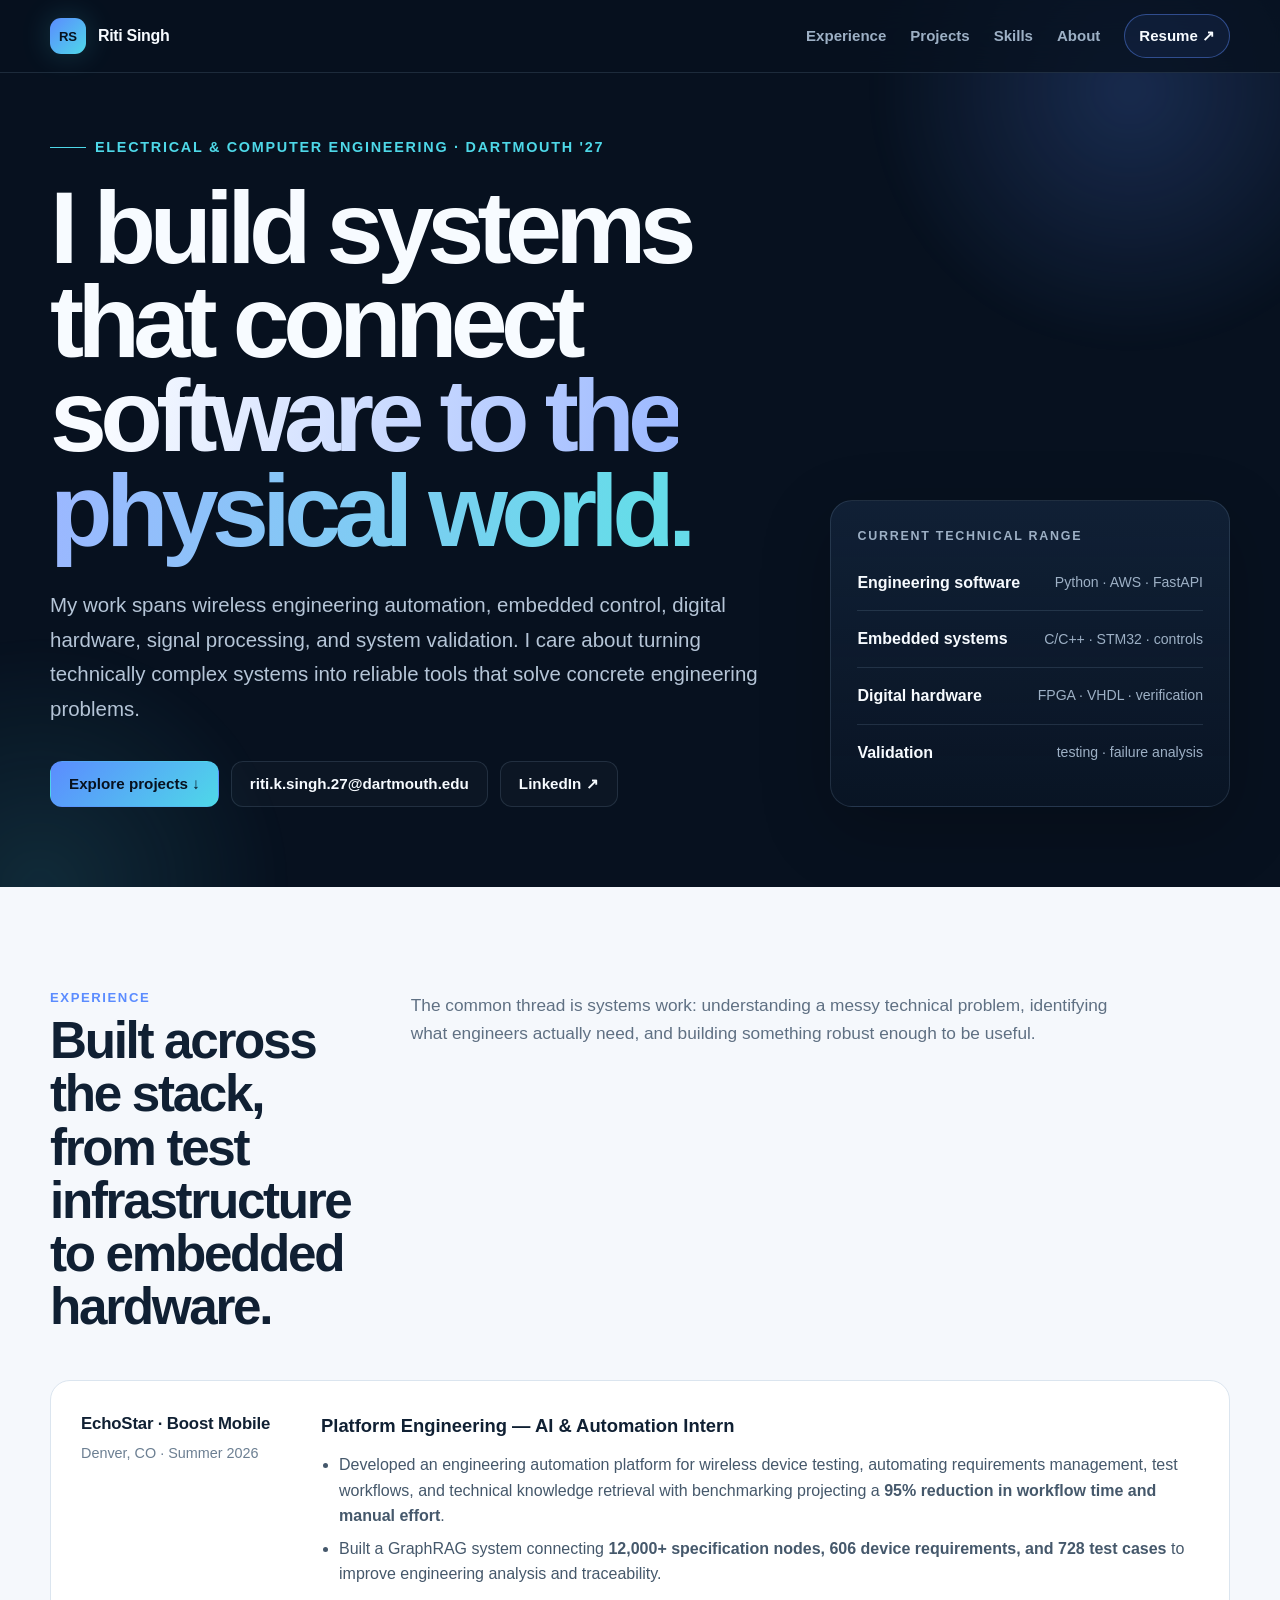
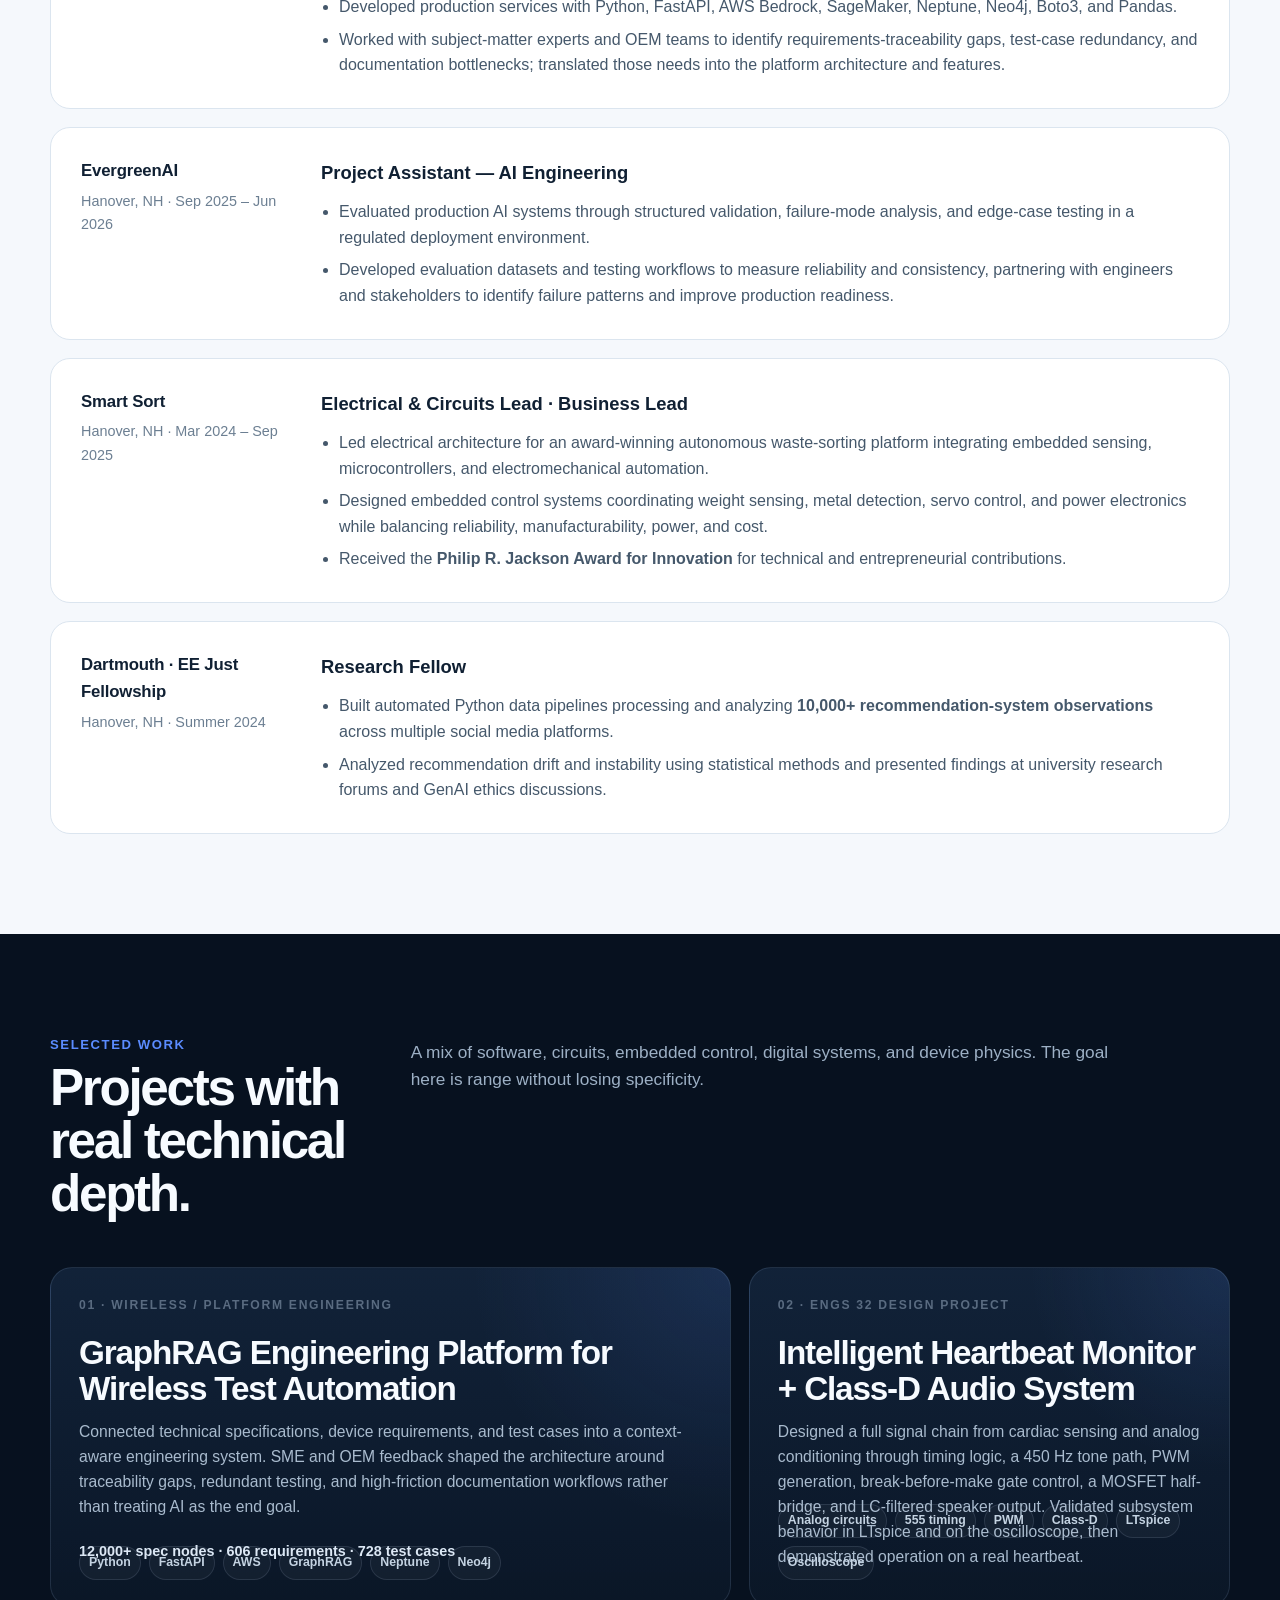
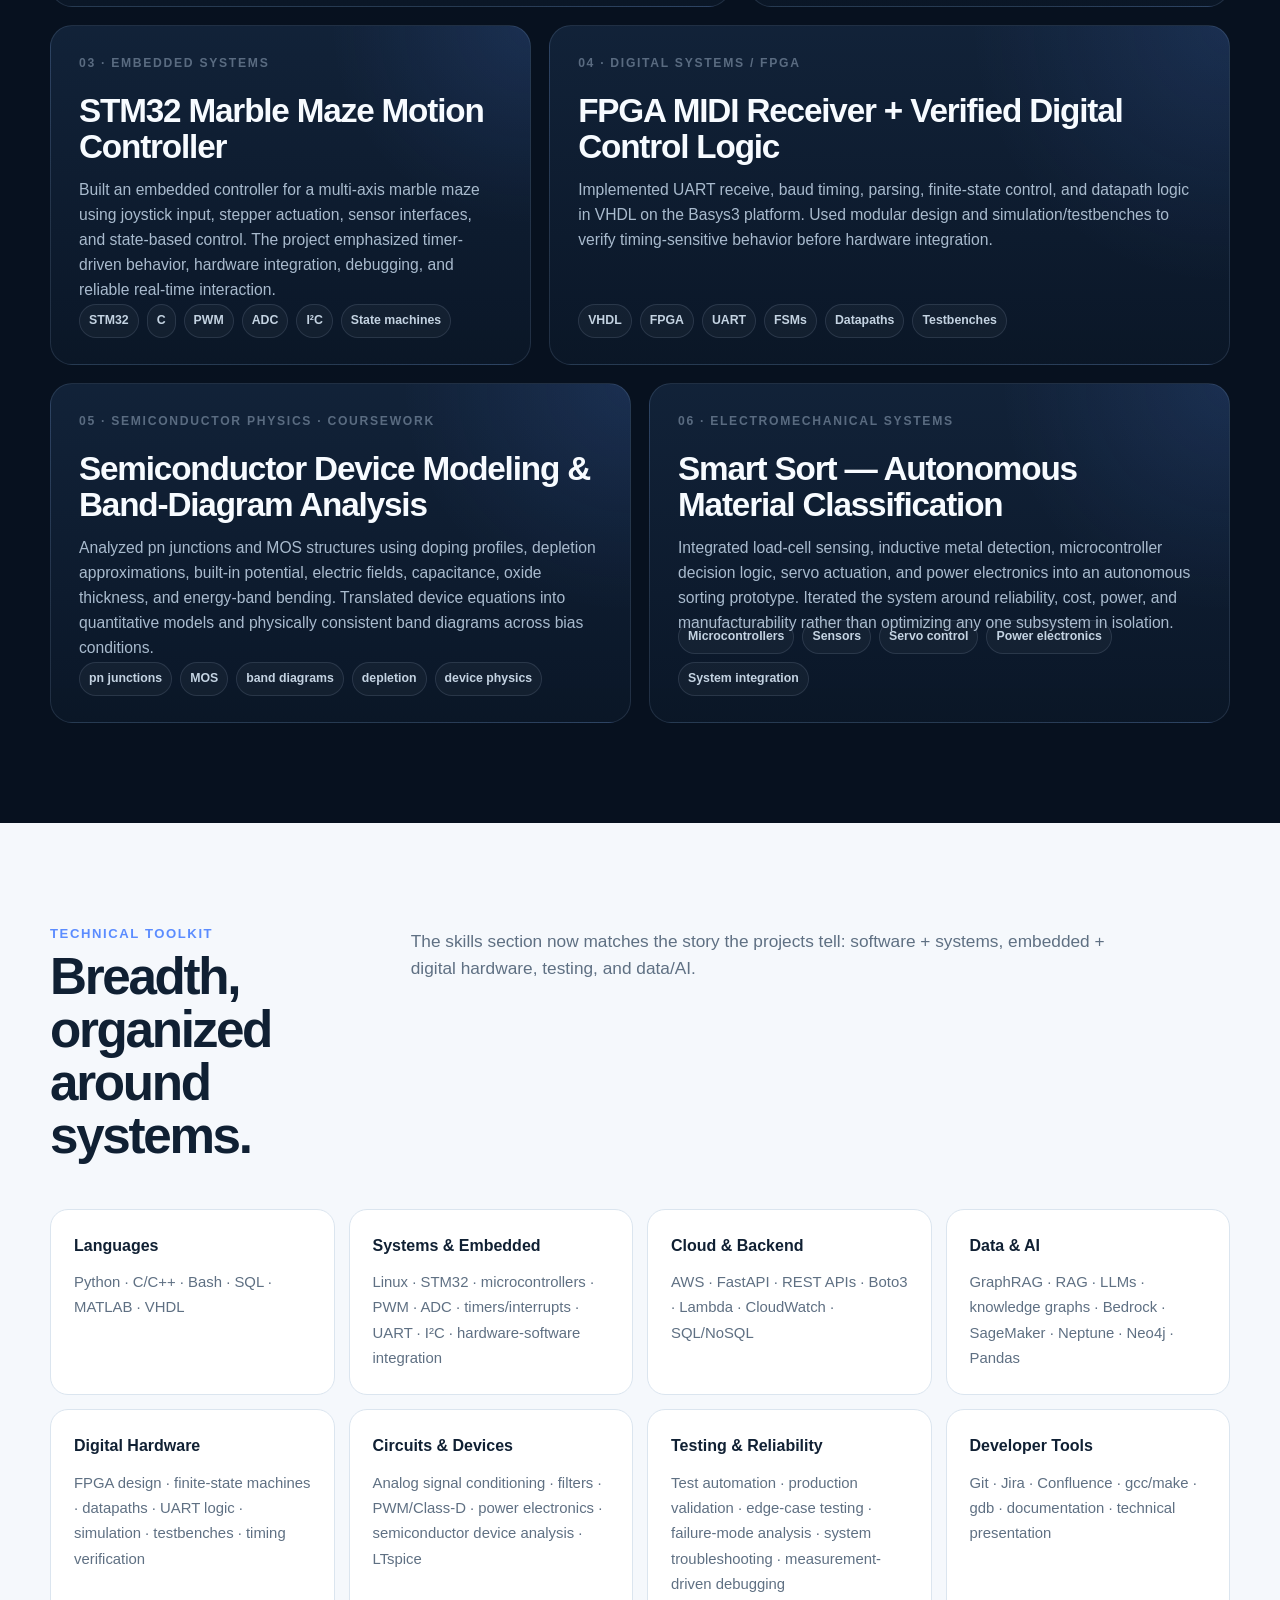
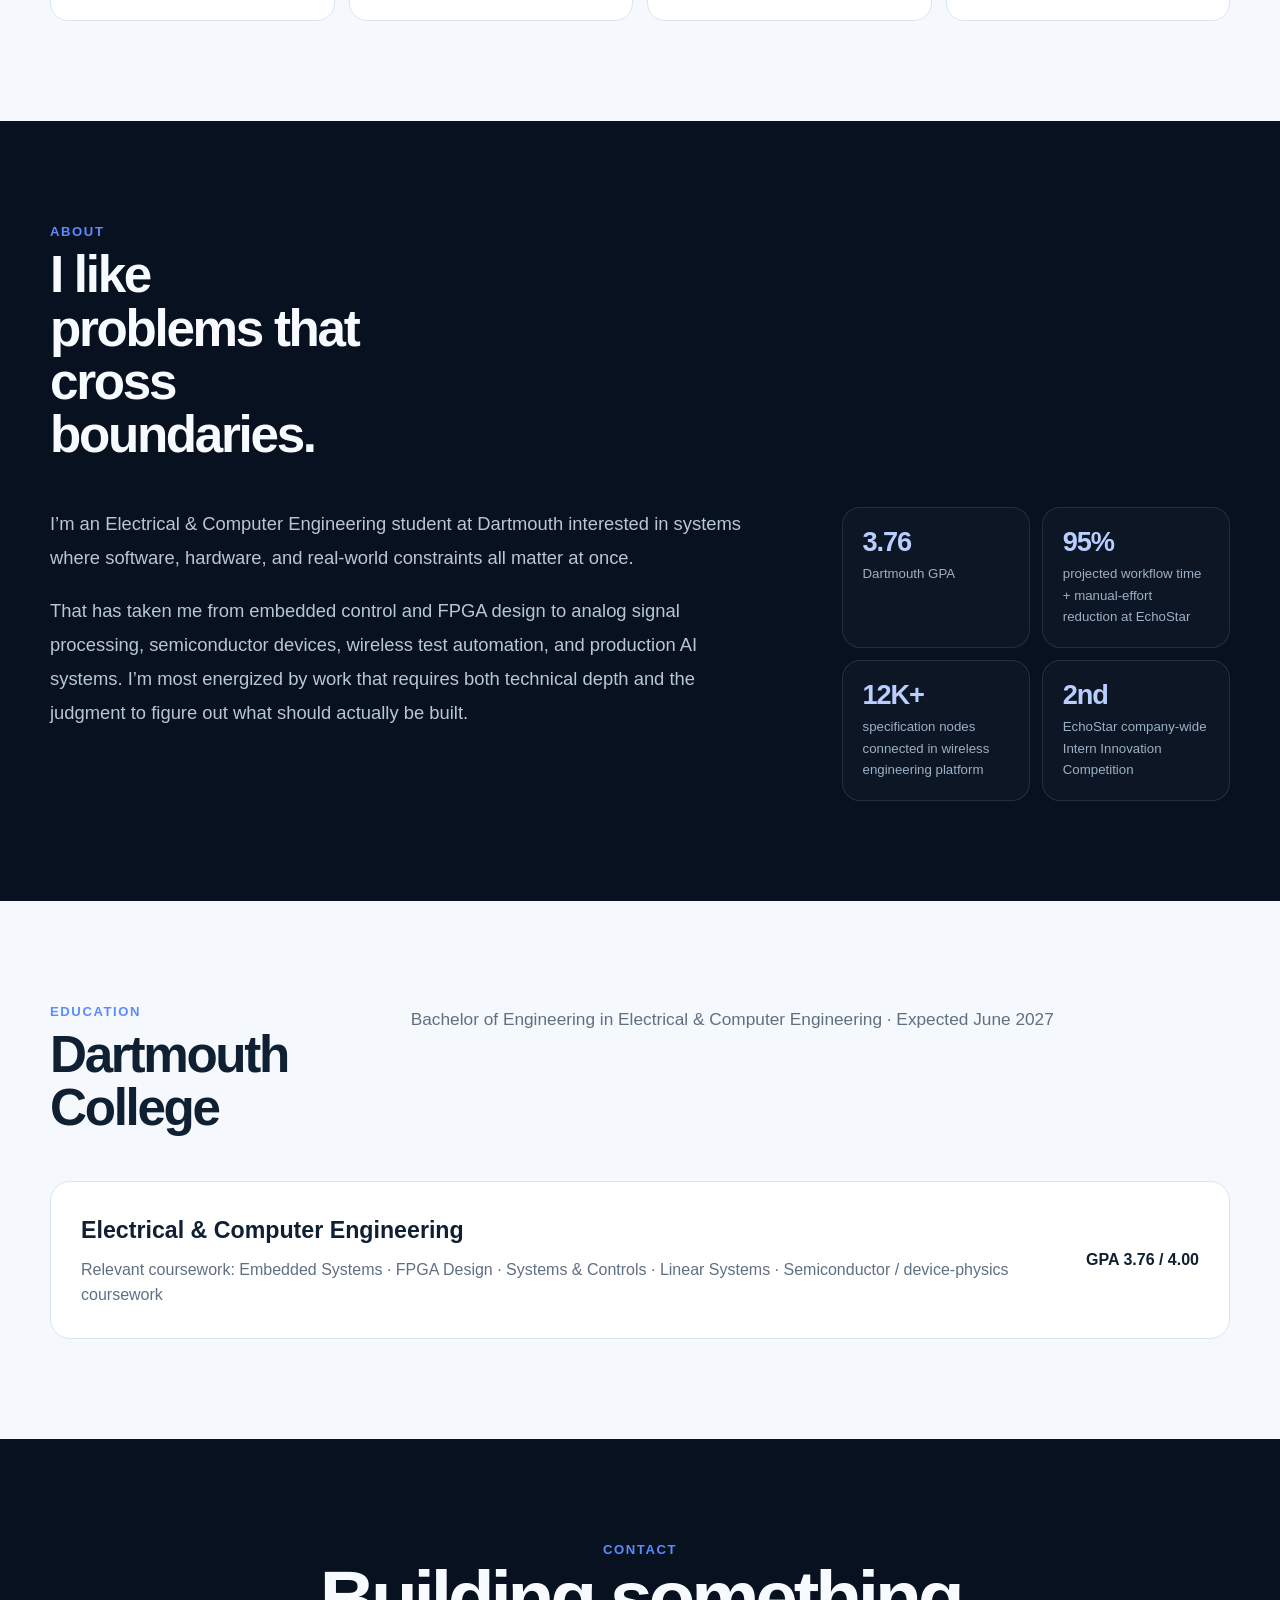
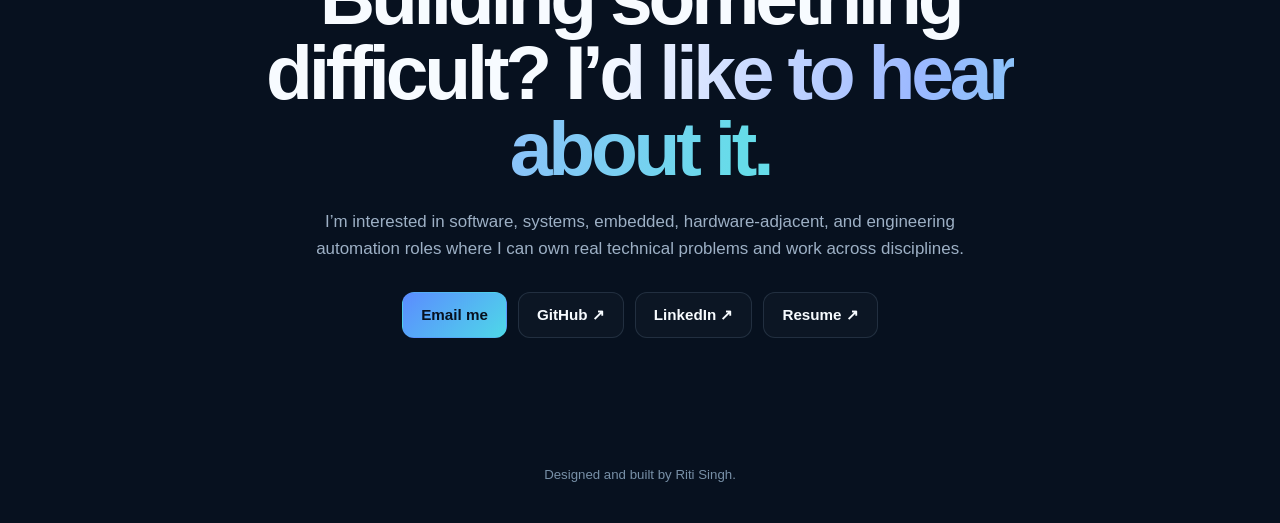
==== index.html @ 50769d21 "Update index.html" ====
<!DOCTYPE html>
<html lang="en">
<head>
  <meta charset="utf-8" />
  <meta name="viewport" content="width=device-width, initial-scale=1" />
  <meta name="description" content="Riti Singh is a Dartmouth Electrical & Computer Engineering student building intelligent systems across software, embedded hardware, digital design, and engineering validation." />
  <meta name="author" content="Riti Singh" />
  <meta name="theme-color" content="#07111f" />

  <meta property="og:type" content="website" />
  <meta property="og:title" content="Riti Singh | Electrical & Computer Engineering" />
  <meta property="og:description" content="Software, embedded systems, digital hardware, and engineering automation." />
  <meta property="og:url" content="https://riti-singh.github.io/" />
  <meta property="og:image" content="https://riti-singh.github.io/assets/img/preview.jpg" />

  <title>Riti Singh | Electrical & Computer Engineering</title>

  <style>
    :root {
      --ink: #07111f;
      --ink-2: #0b1728;
      --panel: #0f1d31;
      --panel-2: #13243b;
      --text: #f7fbff;
      --muted: #9db0c5;
      --line: rgba(148, 178, 210, 0.16);
      --blue: #5b8cff;
      --cyan: #4ed8e8;
      --soft-blue: #b9cdff;
      --white-panel: #f5f8fc;
      --dark-text: #102033;
      --dark-muted: #5f7083;
      --max: 1180px;
      --radius: 22px;
      --shadow: 0 22px 70px rgba(0, 0, 0, 0.22);
    }

    * { box-sizing: border-box; }
    html { scroll-behavior: smooth; }
    body {
      margin: 0;
      font-family: Inter, ui-sans-serif, -apple-system, BlinkMacSystemFont, "Segoe UI", sans-serif;
      background: var(--ink);
      color: var(--text);
      line-height: 1.6;
      -webkit-font-smoothing: antialiased;
    }

    a { color: inherit; text-decoration: none; }
    img { max-width: 100%; display: block; }

    .shell {
      width: min(var(--max), calc(100% - 44px));
      margin: 0 auto;
    }

    .nav-wrap {
      position: fixed;
      inset: 0 0 auto 0;
      z-index: 100;
      backdrop-filter: blur(18px);
      background: rgba(7, 17, 31, 0.78);
      border-bottom: 1px solid var(--line);
    }

    .nav {
      height: 72px;
      display: flex;
      align-items: center;
      justify-content: space-between;
      gap: 22px;
    }

    .brand {
      display: flex;
      align-items: center;
      gap: 12px;
      font-weight: 800;
      letter-spacing: -0.02em;
    }

    .brand-mark {
      width: 36px;
      height: 36px;
      border-radius: 11px;
      display: grid;
      place-items: center;
      color: #06121f;
      background: linear-gradient(135deg, var(--blue), var(--cyan));
      box-shadow: 0 0 30px rgba(78, 216, 232, 0.2);
      font-size: 0.82rem;
      letter-spacing: 0;
    }

    .nav-links {
      display: flex;
      align-items: center;
      gap: 24px;
      color: var(--muted);
      font-size: 0.94rem;
      font-weight: 650;
    }

    .nav-links a { transition: color .2s ease; }
    .nav-links a:hover { color: var(--text); }

    .resume-link {
      padding: 9px 14px;
      border-radius: 999px;
      color: var(--text) !important;
      border: 1px solid rgba(91, 140, 255, 0.44);
      background: rgba(91, 140, 255, 0.08);
    }

    .hero {
      position: relative;
      min-height: 92vh;
      display: flex;
      align-items: center;
      overflow: hidden;
      padding: 130px 0 80px;
    }

    .hero::before,
    .hero::after {
      content: "";
      position: absolute;
      border-radius: 999px;
      filter: blur(10px);
      pointer-events: none;
    }

    .hero::before {
      width: 520px;
      height: 520px;
      top: -170px;
      right: -110px;
      background: radial-gradient(circle, rgba(91, 140, 255, .21), rgba(91, 140, 255, 0) 70%);
    }

    .hero::after {
      width: 500px;
      height: 500px;
      left: -210px;
      bottom: -250px;
      background: radial-gradient(circle, rgba(78, 216, 232, .13), rgba(78, 216, 232, 0) 70%);
    }

    .hero-grid {
      position: relative;
      z-index: 2;
      display: grid;
      grid-template-columns: minmax(0, 1.28fr) minmax(300px, .72fr);
      align-items: end;
      gap: 70px;
    }

    .eyebrow {
      display: inline-flex;
      align-items: center;
      gap: 9px;
      margin-bottom: 22px;
      color: var(--cyan);
      font-weight: 750;
      font-size: .9rem;
      letter-spacing: .12em;
      text-transform: uppercase;
    }

    .eyebrow::before {
      content: "";
      width: 36px;
      height: 1px;
      background: var(--cyan);
    }

    h1 {
      max-width: 860px;
      margin: 0;
      font-size: clamp(3.8rem, 8vw, 7.4rem);
      line-height: .92;
      letter-spacing: -.065em;
      font-weight: 800;
    }

    .gradient-text {
      color: transparent;
      background: linear-gradient(100deg, #f8fbff 5%, #9bb8ff 50%, #66dce9 95%);
      -webkit-background-clip: text;
      background-clip: text;
    }

    .hero-copy {
      max-width: 760px;
      margin: 30px 0 0;
      color: #b5c5d7;
      font-size: clamp(1.05rem, 1.7vw, 1.28rem);
      line-height: 1.7;
    }

    .hero-actions {
      display: flex;
      flex-wrap: wrap;
      gap: 12px;
      margin-top: 34px;
    }

    .button {
      display: inline-flex;
      align-items: center;
      justify-content: center;
      gap: 9px;
      min-height: 46px;
      padding: 0 18px;
      border-radius: 12px;
      border: 1px solid var(--line);
      font-weight: 750;
      font-size: .95rem;
      transition: transform .2s ease, border-color .2s ease, background .2s ease;
    }

    .button:hover { transform: translateY(-2px); }
    .button.primary {
      color: #07111f;
      border-color: transparent;
      background: linear-gradient(135deg, var(--blue), var(--cyan));
    }
    .button.secondary { color: var(--text); background: rgba(255,255,255,.025); }
    .button.secondary:hover { border-color: rgba(78, 216, 232, .45); }

    .hero-side {
      padding: 26px;
      border: 1px solid var(--line);
      border-radius: var(--radius);
      background: linear-gradient(180deg, rgba(19, 36, 59, .8), rgba(11, 23, 40, .62));
      box-shadow: var(--shadow);
    }

    .hero-side .label {
      color: var(--muted);
      font-size: .78rem;
      text-transform: uppercase;
      letter-spacing: .14em;
      font-weight: 750;
    }

    .focus-list {
      display: grid;
      gap: 0;
      margin-top: 8px;
    }

    .focus-row {
      display: flex;
      align-items: center;
      justify-content: space-between;
      gap: 16px;
      padding: 15px 0;
      border-bottom: 1px solid var(--line);
    }

    .focus-row:last-child { border-bottom: 0; }
    .focus-row span:first-child { font-weight: 720; }
    .focus-row span:last-child { color: var(--muted); font-size: .88rem; text-align: right; }

    section { padding: 100px 0; }

    .light-section {
      background: var(--white-panel);
      color: var(--dark-text);
    }

    .section-head {
      display: grid;
      grid-template-columns: .55fr 1.45fr;
      gap: 50px;
      align-items: start;
      margin-bottom: 46px;
    }

    .section-kicker {
      color: var(--blue);
      text-transform: uppercase;
      letter-spacing: .12em;
      font-size: .82rem;
      font-weight: 800;
    }

    .section-title {
      margin: 6px 0 0;
      font-size: clamp(2.3rem, 4vw, 4rem);
      line-height: 1.04;
      letter-spacing: -.045em;
    }

    .section-intro {
      margin: 5px 0 0;
      max-width: 720px;
      color: var(--dark-muted);
      font-size: 1.08rem;
    }

    .dark-intro { color: var(--muted); }

    .experience-list {
      display: grid;
      gap: 18px;
    }

    .experience-card {
      position: relative;
      display: grid;
      grid-template-columns: 210px minmax(0, 1fr);
      gap: 30px;
      padding: 30px;
      border: 1px solid #dbe5ef;
      border-radius: 20px;
      background: #ffffff;
      transition: transform .2s ease, box-shadow .2s ease, border-color .2s ease;
    }

    .experience-card:hover {
      transform: translateY(-3px);
      border-color: #bfd1e5;
      box-shadow: 0 22px 45px rgba(34, 61, 91, .09);
    }

    .company {
      font-weight: 820;
      font-size: 1.05rem;
      letter-spacing: -.01em;
    }
    .meta { margin-top: 5px; color: #6c7f92; font-size: .9rem; }
    .role { margin: 0 0 12px; font-size: 1.15rem; font-weight: 800; }

    .experience-card ul {
      margin: 0;
      padding-left: 18px;
      color: #45586b;
    }
    .experience-card li + li { margin-top: 7px; }

    .project-grid {
      display: grid;
      grid-template-columns: repeat(12, 1fr);
      gap: 18px;
    }

    .project {
      position: relative;
      overflow: hidden;
      min-height: 340px;
      padding: 28px;
      border: 1px solid var(--line);
      border-radius: 22px;
      background:
        radial-gradient(circle at 100% 0%, rgba(91, 140, 255, .12), transparent 34%),
        linear-gradient(180deg, rgba(19, 36, 59, .92), rgba(11, 23, 40, .94));
      transition: transform .22s ease, border-color .22s ease;
    }

    .project:hover {
      transform: translateY(-4px);
      border-color: rgba(78, 216, 232, .35);
    }

    .project.large { grid-column: span 7; }
    .project.medium { grid-column: span 5; }
    .project.half { grid-column: span 6; }

    .project-number {
      color: rgba(157, 176, 197, .52);
      font-size: .76rem;
      letter-spacing: .14em;
      font-weight: 800;
    }

    .project h3 {
      max-width: 620px;
      margin: 20px 0 12px;
      font-size: clamp(1.6rem, 2.6vw, 2.35rem);
      line-height: 1.08;
      letter-spacing: -.035em;
    }

    .project p {
      margin: 0;
      max-width: 690px;
      color: #a9bbce;
      font-size: .98rem;
    }

    .project-metric {
      display: inline-flex;
      margin-top: 21px;
      color: #dce8f5;
      font-weight: 780;
      font-size: .9rem;
    }

    .tags {
      position: absolute;
      left: 28px;
      right: 28px;
      bottom: 26px;
      display: flex;
      flex-wrap: wrap;
      gap: 8px;
    }

    .tag {
      padding: 6px 9px;
      border-radius: 999px;
      border: 1px solid rgba(157, 176, 197, .16);
      background: rgba(255,255,255,.035);
      color: #c4d3e2;
      font-size: .77rem;
      font-weight: 680;
    }

    .skills-grid {
      display: grid;
      grid-template-columns: repeat(4, 1fr);
      gap: 14px;
    }

    .skill-group {
      padding: 23px;
      border: 1px solid #dbe5ef;
      border-radius: 18px;
      background: white;
    }

    .skill-group h3 { margin: 0 0 12px; font-size: 1rem; }
    .skill-group p { margin: 0; color: var(--dark-muted); font-size: .93rem; line-height: 1.7; }

    .about-grid {
      display: grid;
      grid-template-columns: 1.3fr .7fr;
      gap: 70px;
      align-items: start;
    }

    .about-copy {
      color: #b7c7d8;
      font-size: 1.15rem;
      line-height: 1.85;
    }
    .about-copy p:first-child { margin-top: 0; }

    .stats {
      display: grid;
      grid-template-columns: repeat(2, 1fr);
      gap: 12px;
    }

    .stat {
      padding: 20px;
      border: 1px solid var(--line);
      border-radius: 18px;
      background: rgba(255,255,255,.025);
    }
    .stat strong {
      display: block;
      font-size: 1.7rem;
      line-height: 1;
      letter-spacing: -.04em;
      color: var(--soft-blue);
    }
    .stat span { display: block; margin-top: 8px; color: var(--muted); font-size: .83rem; }

    .education-card {
      display: grid;
      grid-template-columns: 1fr auto;
      gap: 30px;
      align-items: center;
      padding: 30px;
      border-radius: 20px;
      background: #fff;
      border: 1px solid #dbe5ef;
    }
    .education-card h3 { margin: 0; font-size: 1.45rem; }
    .education-card p { margin: 8px 0 0; color: var(--dark-muted); }
    .gpa { font-weight: 820; color: var(--dark-text); white-space: nowrap; }

    .contact {
      position: relative;
      text-align: center;
      overflow: hidden;
    }
    .contact h2 {
      max-width: 880px;
      margin: 0 auto;
      font-size: clamp(2.7rem, 6vw, 5.5rem);
      line-height: .98;
      letter-spacing: -.055em;
    }
    .contact p {
      max-width: 650px;
      margin: 22px auto 0;
      color: var(--muted);
      font-size: 1.06rem;
    }
    .contact-links {
      display: flex;
      flex-wrap: wrap;
      justify-content: center;
      gap: 11px;
      margin-top: 30px;
    }

    footer {
      padding: 26px 0 38px;
      color: #7890a7;
      text-align: center;
      font-size: .83rem;
    }

    .reveal {
      opacity: 0;
      transform: translateY(14px);
      transition: opacity .55s ease, transform .55s ease;
    }
    .reveal.visible { opacity: 1; transform: none; }

    @media (max-width: 940px) {
      .nav-links a:not(.resume-link) { display: none; }
      .hero-grid,
      .section-head,
      .about-grid { grid-template-columns: 1fr; }
      .hero-grid { gap: 38px; }
      .section-head { gap: 18px; }
      .experience-card { grid-template-columns: 1fr; gap: 18px; }
      .project.large,
      .project.medium,
      .project.half { grid-column: span 12; }
      .skills-grid { grid-template-columns: repeat(2, 1fr); }
    }

    @media (max-width: 620px) {
      .shell { width: min(var(--max), calc(100% - 28px)); }
      .nav { height: 64px; }
      .hero { padding-top: 108px; min-height: auto; }
      h1 { font-size: clamp(3.3rem, 17vw, 5rem); }
      section { padding: 76px 0; }
      .skills-grid,
      .stats { grid-template-columns: 1fr; }
      .education-card { grid-template-columns: 1fr; }
      .project { min-height: 390px; }
      .hero-side { padding: 20px; }
    }
  </style>
</head>

<body>
  <header class="nav-wrap">
    <div class="shell nav">
      <a class="brand" href="#top" aria-label="Back to top">
        <span class="brand-mark">RS</span>
        <span>Riti Singh</span>
      </a>
      <nav class="nav-links" aria-label="Primary navigation">
        <a href="#experience">Experience</a>
        <a href="#projects">Projects</a>
        <a href="#skills">Skills</a>
        <a href="#about">About</a>
        <a class="resume-link" href="/assets/resume/Riti_Singh_Resume.pdf" target="_blank" rel="noopener">Resume ↗</a>
      </nav>
    </div>
  </header>

  <main id="top">
    <section class="hero">
      <div class="shell hero-grid">
        <div>
          <div class="eyebrow">Electrical &amp; Computer Engineering · Dartmouth '27</div>
          <h1>I build systems that connect <span class="gradient-text">software to the physical world.</span></h1>
          <p class="hero-copy">
            My work spans wireless engineering automation, embedded control, digital hardware, signal processing, and system validation. I care about turning technically complex systems into reliable tools that solve concrete engineering problems.
          </p>
          <div class="hero-actions">
            <a class="button primary" href="#projects">Explore projects ↓</a>
            <a class="button secondary" href="mailto:riti.k.singh.27@dartmouth.edu">riti.k.singh.27@dartmouth.edu</a>
            <a class="button secondary" href="https://www.linkedin.com/in/riti-k-singh/" target="_blank" rel="noopener">LinkedIn ↗</a>
          </div>
        </div>

        <aside class="hero-side reveal" aria-label="Current technical focus">
          <div class="label">Current technical range</div>
          <div class="focus-list">
            <div class="focus-row"><span>Engineering software</span><span>Python · AWS · FastAPI</span></div>
            <div class="focus-row"><span>Embedded systems</span><span>C/C++ · STM32 · controls</span></div>
            <div class="focus-row"><span>Digital hardware</span><span>FPGA · VHDL · verification</span></div>
            <div class="focus-row"><span>Validation</span><span>testing · failure analysis</span></div>
          </div>
        </aside>
      </div>
    </section>

    <section id="experience" class="light-section">
      <div class="shell">
        <div class="section-head reveal">
          <div>
            <div class="section-kicker">Experience</div>
            <h2 class="section-title">Built across the stack, from test infrastructure to embedded hardware.</h2>
          </div>
          <p class="section-intro">
            The common thread is systems work: understanding a messy technical problem, identifying what engineers actually need, and building something robust enough to be useful.
          </p>
        </div>

        <div class="experience-list">
          <article class="experience-card reveal">
            <div>
              <div class="company">EchoStar · Boost Mobile</div>
              <div class="meta">Denver, CO · Summer 2026</div>
            </div>
            <div>
              <h3 class="role">Platform Engineering — AI &amp; Automation Intern</h3>
              <ul>
                <li>Developed an engineering automation platform for wireless device testing, automating requirements management, test workflows, and technical knowledge retrieval with benchmarking projecting a <strong>95% reduction in workflow time and manual effort</strong>.</li>
                <li>Built a GraphRAG system connecting <strong>12,000+ specification nodes, 606 device requirements, and 728 test cases</strong> to improve engineering analysis and traceability.</li>
                <li>Developed production services with Python, FastAPI, AWS Bedrock, SageMaker, Neptune, Neo4j, Boto3, and Pandas.</li>
                <li>Worked with subject-matter experts and OEM teams to identify requirements-traceability gaps, test-case redundancy, and documentation bottlenecks; translated those needs into the platform architecture and features.</li>
              </ul>
            </div>
          </article>

          <article class="experience-card reveal">
            <div>
              <div class="company">EvergreenAI</div>
              <div class="meta">Hanover, NH · Sep 2025 – Jun 2026</div>
            </div>
            <div>
              <h3 class="role">Project Assistant — AI Engineering</h3>
              <ul>
                <li>Evaluated production AI systems through structured validation, failure-mode analysis, and edge-case testing in a regulated deployment environment.</li>
                <li>Developed evaluation datasets and testing workflows to measure reliability and consistency, partnering with engineers and stakeholders to identify failure patterns and improve production readiness.</li>
              </ul>
            </div>
          </article>

          <article class="experience-card reveal">
            <div>
              <div class="company">Smart Sort</div>
              <div class="meta">Hanover, NH · Mar 2024 – Sep 2025</div>
            </div>
            <div>
              <h3 class="role">Electrical &amp; Circuits Lead · Business Lead</h3>
              <ul>
                <li>Led electrical architecture for an award-winning autonomous waste-sorting platform integrating embedded sensing, microcontrollers, and electromechanical automation.</li>
                <li>Designed embedded control systems coordinating weight sensing, metal detection, servo control, and power electronics while balancing reliability, manufacturability, power, and cost.</li>
                <li>Received the <strong>Philip R. Jackson Award for Innovation</strong> for technical and entrepreneurial contributions.</li>
              </ul>
            </div>
          </article>

          <article class="experience-card reveal">
            <div>
              <div class="company">Dartmouth · EE Just Fellowship</div>
              <div class="meta">Hanover, NH · Summer 2024</div>
            </div>
            <div>
              <h3 class="role">Research Fellow</h3>
              <ul>
                <li>Built automated Python data pipelines processing and analyzing <strong>10,000+ recommendation-system observations</strong> across multiple social media platforms.</li>
                <li>Analyzed recommendation drift and instability using statistical methods and presented findings at university research forums and GenAI ethics discussions.</li>
              </ul>
            </div>
          </article>
        </div>
      </div>
    </section>

    <section id="projects">
      <div class="shell">
        <div class="section-head reveal">
          <div>
            <div class="section-kicker">Selected work</div>
            <h2 class="section-title">Projects with real technical depth.</h2>
          </div>
          <p class="section-intro dark-intro">
            A mix of software, circuits, embedded control, digital systems, and device physics. The goal here is range without losing specificity.
          </p>
        </div>

        <div class="project-grid">
          <article class="project large reveal">
            <div class="project-number">01 · WIRELESS / PLATFORM ENGINEERING</div>
            <h3>GraphRAG Engineering Platform for Wireless Test Automation</h3>
            <p>Connected technical specifications, device requirements, and test cases into a context-aware engineering system. SME and OEM feedback shaped the architecture around traceability gaps, redundant testing, and high-friction documentation workflows rather than treating AI as the end goal.</p>
            <span class="project-metric">12,000+ spec nodes · 606 requirements · 728 test cases</span>
            <div class="tags">
              <span class="tag">Python</span><span class="tag">FastAPI</span><span class="tag">AWS</span><span class="tag">GraphRAG</span><span class="tag">Neptune</span><span class="tag">Neo4j</span>
            </div>
          </article>

          <article class="project medium reveal">
            <div class="project-number">02 · ENGS 32 DESIGN PROJECT</div>
            <h3>Intelligent Heartbeat Monitor + Class-D Audio System</h3>
            <p>Designed a full signal chain from cardiac sensing and analog conditioning through timing logic, a 450 Hz tone path, PWM generation, break-before-make gate control, a MOSFET half-bridge, and LC-filtered speaker output. Validated subsystem behavior in LTspice and on the oscilloscope, then demonstrated operation on a real heartbeat.</p>
            <div class="tags">
              <span class="tag">Analog circuits</span><span class="tag">555 timing</span><span class="tag">PWM</span><span class="tag">Class-D</span><span class="tag">LTspice</span><span class="tag">Oscilloscope</span>
            </div>
          </article>

          <article class="project medium reveal">
            <div class="project-number">03 · EMBEDDED SYSTEMS</div>
            <h3>STM32 Marble Maze Motion Controller</h3>
            <p>Built an embedded controller for a multi-axis marble maze using joystick input, stepper actuation, sensor interfaces, and state-based control. The project emphasized timer-driven behavior, hardware integration, debugging, and reliable real-time interaction.</p>
            <div class="tags">
              <span class="tag">STM32</span><span class="tag">C</span><span class="tag">PWM</span><span class="tag">ADC</span><span class="tag">I²C</span><span class="tag">State machines</span>
            </div>
          </article>

          <article class="project large reveal">
            <div class="project-number">04 · DIGITAL SYSTEMS / FPGA</div>
            <h3>FPGA MIDI Receiver + Verified Digital Control Logic</h3>
            <p>Implemented UART receive, baud timing, parsing, finite-state control, and datapath logic in VHDL on the Basys3 platform. Used modular design and simulation/testbenches to verify timing-sensitive behavior before hardware integration.</p>
            <div class="tags">
              <span class="tag">VHDL</span><span class="tag">FPGA</span><span class="tag">UART</span><span class="tag">FSMs</span><span class="tag">Datapaths</span><span class="tag">Testbenches</span>
            </div>
          </article>

          <article class="project half reveal">
            <div class="project-number">05 · SEMICONDUCTOR PHYSICS · COURSEWORK</div>
            <h3>Semiconductor Device Modeling &amp; Band-Diagram Analysis</h3>
            <p>Analyzed pn junctions and MOS structures using doping profiles, depletion approximations, built-in potential, electric fields, capacitance, oxide thickness, and energy-band bending. Translated device equations into quantitative models and physically consistent band diagrams across bias conditions.</p>
            <div class="tags">
              <span class="tag">pn junctions</span><span class="tag">MOS</span><span class="tag">band diagrams</span><span class="tag">depletion</span><span class="tag">device physics</span>
            </div>
          </article>

          <article class="project half reveal">
            <div class="project-number">06 · ELECTROMECHANICAL SYSTEMS</div>
            <h3>Smart Sort — Autonomous Material Classification</h3>
            <p>Integrated load-cell sensing, inductive metal detection, microcontroller decision logic, servo actuation, and power electronics into an autonomous sorting prototype. Iterated the system around reliability, cost, power, and manufacturability rather than optimizing any one subsystem in isolation.</p>
            <div class="tags">
              <span class="tag">Microcontrollers</span><span class="tag">Sensors</span><span class="tag">Servo control</span><span class="tag">Power electronics</span><span class="tag">System integration</span>
            </div>
          </article>
        </div>
      </div>
    </section>

    <section id="skills" class="light-section">
      <div class="shell">
        <div class="section-head reveal">
          <div>
            <div class="section-kicker">Technical toolkit</div>
            <h2 class="section-title">Breadth, organized around systems.</h2>
          </div>
          <p class="section-intro">The skills section now matches the story the projects tell: software + systems, embedded + digital hardware, testing, and data/AI.</p>
        </div>

        <div class="skills-grid">
          <div class="skill-group reveal">
            <h3>Languages</h3>
            <p>Python · C/C++ · Bash · SQL · MATLAB · VHDL</p>
          </div>
          <div class="skill-group reveal">
            <h3>Systems &amp; Embedded</h3>
            <p>Linux · STM32 · microcontrollers · PWM · ADC · timers/interrupts · UART · I²C · hardware-software integration</p>
          </div>
          <div class="skill-group reveal">
            <h3>Cloud &amp; Backend</h3>
            <p>AWS · FastAPI · REST APIs · Boto3 · Lambda · CloudWatch · SQL/NoSQL</p>
          </div>
          <div class="skill-group reveal">
            <h3>Data &amp; AI</h3>
            <p>GraphRAG · RAG · LLMs · knowledge graphs · Bedrock · SageMaker · Neptune · Neo4j · Pandas</p>
          </div>
          <div class="skill-group reveal">
            <h3>Digital Hardware</h3>
            <p>FPGA design · finite-state machines · datapaths · UART logic · simulation · testbenches · timing verification</p>
          </div>
          <div class="skill-group reveal">
            <h3>Circuits &amp; Devices</h3>
            <p>Analog signal conditioning · filters · PWM/Class-D · power electronics · semiconductor device analysis · LTspice</p>
          </div>
          <div class="skill-group reveal">
            <h3>Testing &amp; Reliability</h3>
            <p>Test automation · production validation · edge-case testing · failure-mode analysis · system troubleshooting · measurement-driven debugging</p>
          </div>
          <div class="skill-group reveal">
            <h3>Developer Tools</h3>
            <p>Git · Jira · Confluence · gcc/make · gdb · documentation · technical presentation</p>
          </div>
        </div>
      </div>
    </section>

    <section id="about">
      <div class="shell">
        <div class="section-head reveal">
          <div>
            <div class="section-kicker">About</div>
            <h2 class="section-title">I like problems that cross boundaries.</h2>
          </div>
        </div>

        <div class="about-grid">
          <div class="about-copy reveal">
            <p>I’m an Electrical &amp; Computer Engineering student at Dartmouth interested in systems where software, hardware, and real-world constraints all matter at once.</p>
            <p>That has taken me from embedded control and FPGA design to analog signal processing, semiconductor devices, wireless test automation, and production AI systems. I’m most energized by work that requires both technical depth and the judgment to figure out what should actually be built.</p>
          </div>
          <div class="stats reveal" aria-label="Selected highlights">
            <div class="stat"><strong>3.76</strong><span>Dartmouth GPA</span></div>
            <div class="stat"><strong>95%</strong><span>projected workflow time + manual-effort reduction at EchoStar</span></div>
            <div class="stat"><strong>12K+</strong><span>specification nodes connected in wireless engineering platform</span></div>
            <div class="stat"><strong>2nd</strong><span>EchoStar company-wide Intern Innovation Competition</span></div>
          </div>
        </div>
      </div>
    </section>

    <section id="education" class="light-section">
      <div class="shell">
        <div class="section-head reveal">
          <div>
            <div class="section-kicker">Education</div>
            <h2 class="section-title">Dartmouth College</h2>
          </div>
          <p class="section-intro">Bachelor of Engineering in Electrical &amp; Computer Engineering · Expected June 2027</p>
        </div>

        <div class="education-card reveal">
          <div>
            <h3>Electrical &amp; Computer Engineering</h3>
            <p>Relevant coursework: Embedded Systems · FPGA Design · Systems &amp; Controls · Linear Systems · Semiconductor / device-physics coursework</p>
          </div>
          <div class="gpa">GPA 3.76 / 4.00</div>
        </div>
      </div>
    </section>

    <section id="contact" class="contact">
      <div class="shell reveal">
        <div class="section-kicker">Contact</div>
        <h2>Building something difficult? <span class="gradient-text">I’d like to hear about it.</span></h2>
        <p>I’m interested in software, systems, embedded, hardware-adjacent, and engineering automation roles where I can own real technical problems and work across disciplines.</p>
        <div class="contact-links">
          <a class="button primary" href="mailto:riti.k.singh.27@dartmouth.edu">Email me</a>
          <a class="button secondary" href="https://github.com/riti-singh" target="_blank" rel="noopener">GitHub ↗</a>
          <a class="button secondary" href="https://www.linkedin.com/in/riti-k-singh/" target="_blank" rel="noopener">LinkedIn ↗</a>
          <a class="button secondary" href="/assets/resume/Riti_Singh_Resume.pdf" target="_blank" rel="noopener">Resume ↗</a>
        </div>
      </div>
    </section>
  </main>

  <footer>
    <div class="shell">Designed and built by Riti Singh.</div>
  </footer>

  <script>
    const observer = new IntersectionObserver((entries) => {
      entries.forEach((entry) => {
        if (entry.isIntersecting) {
          entry.target.classList.add('visible');
          observer.unobserve(entry.target);
        }
      });
    }, { threshold: 0.08 });

    document.querySelectorAll('.reveal').forEach((el) => observer.observe(el));
  </script>
</body>
</html>
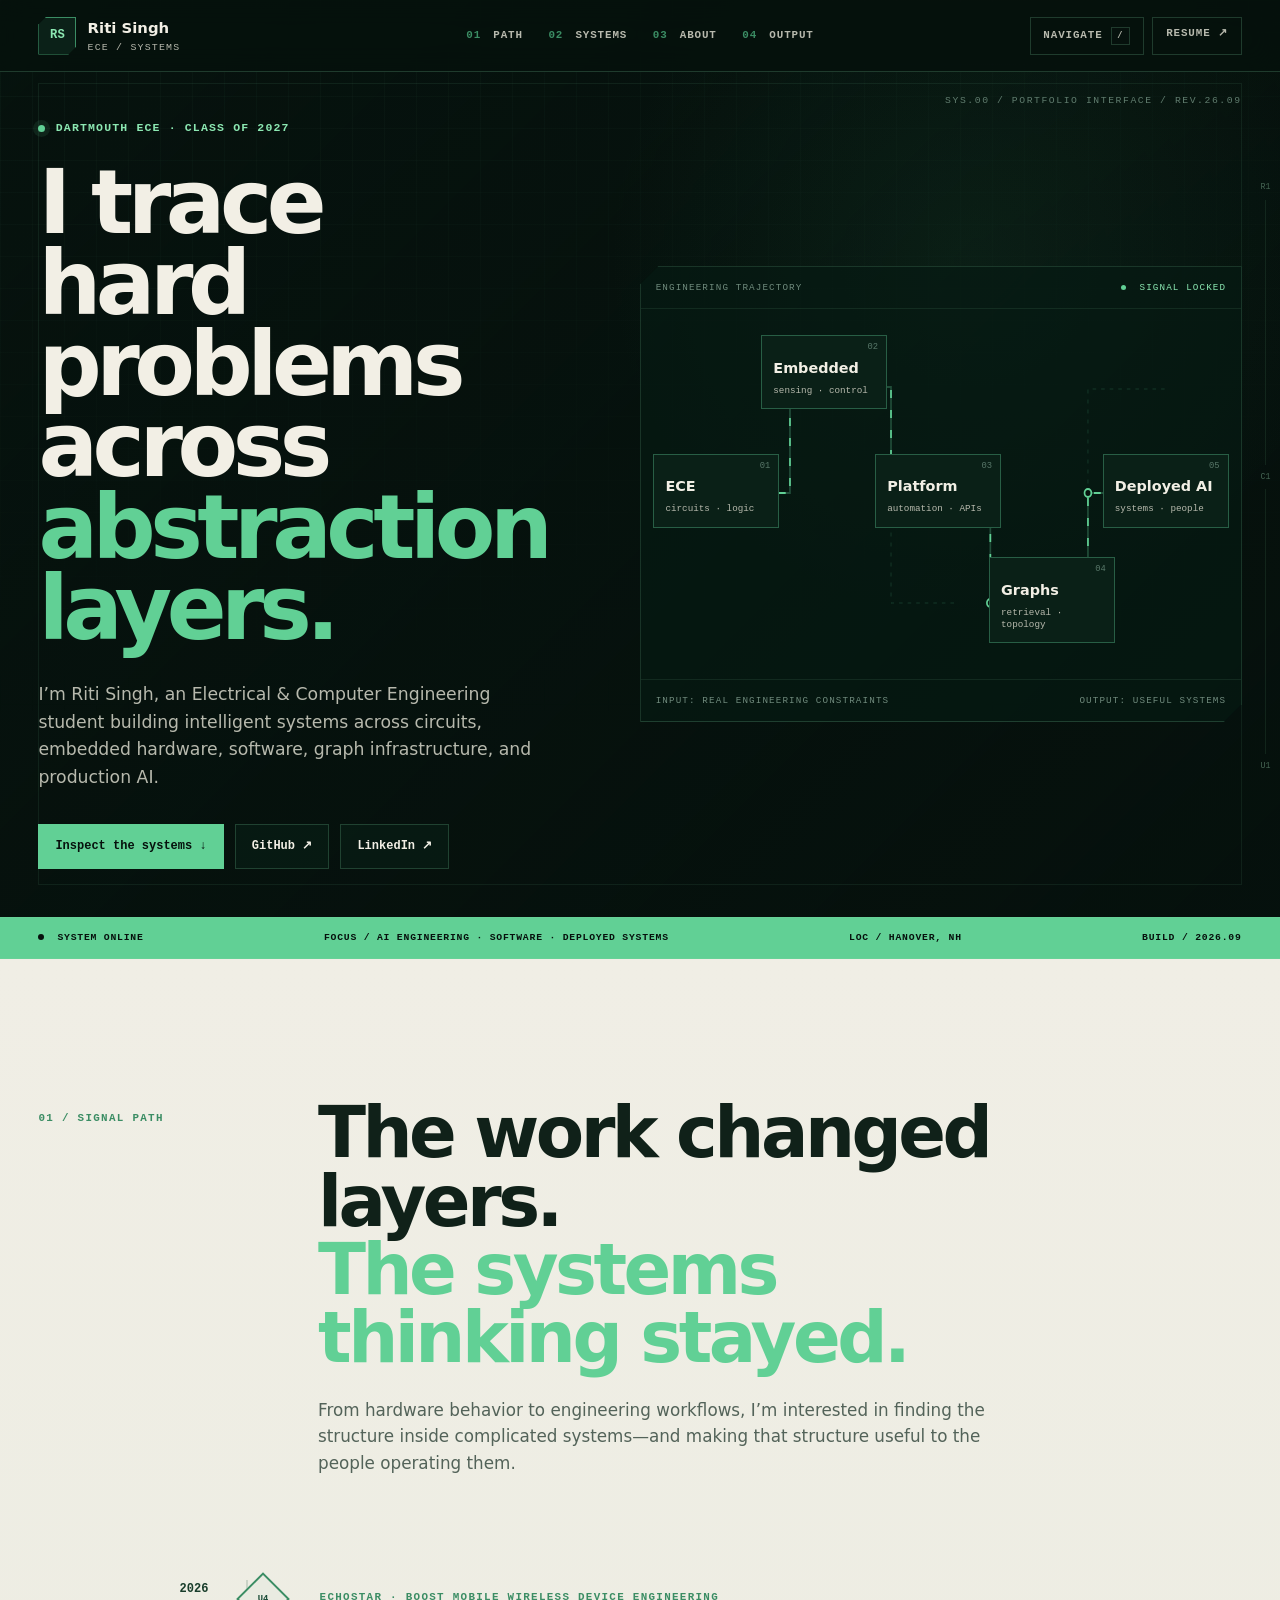
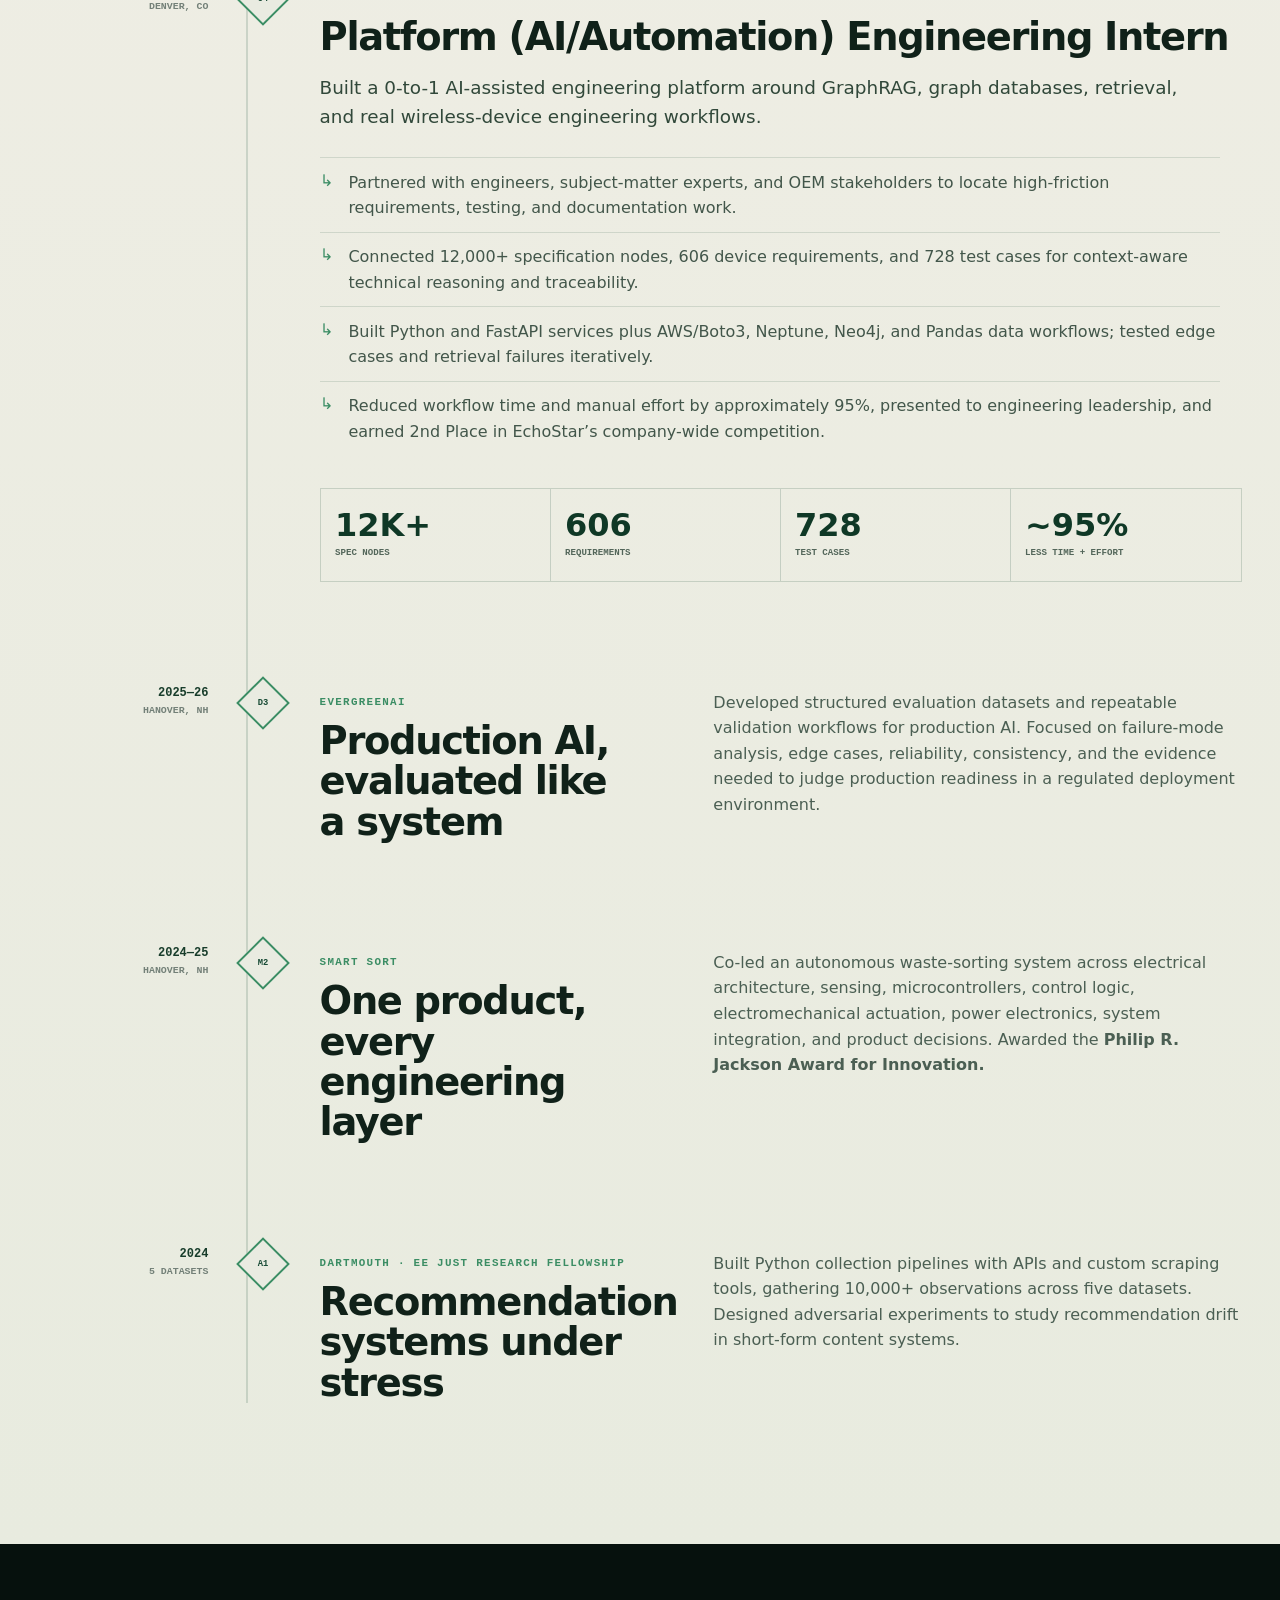
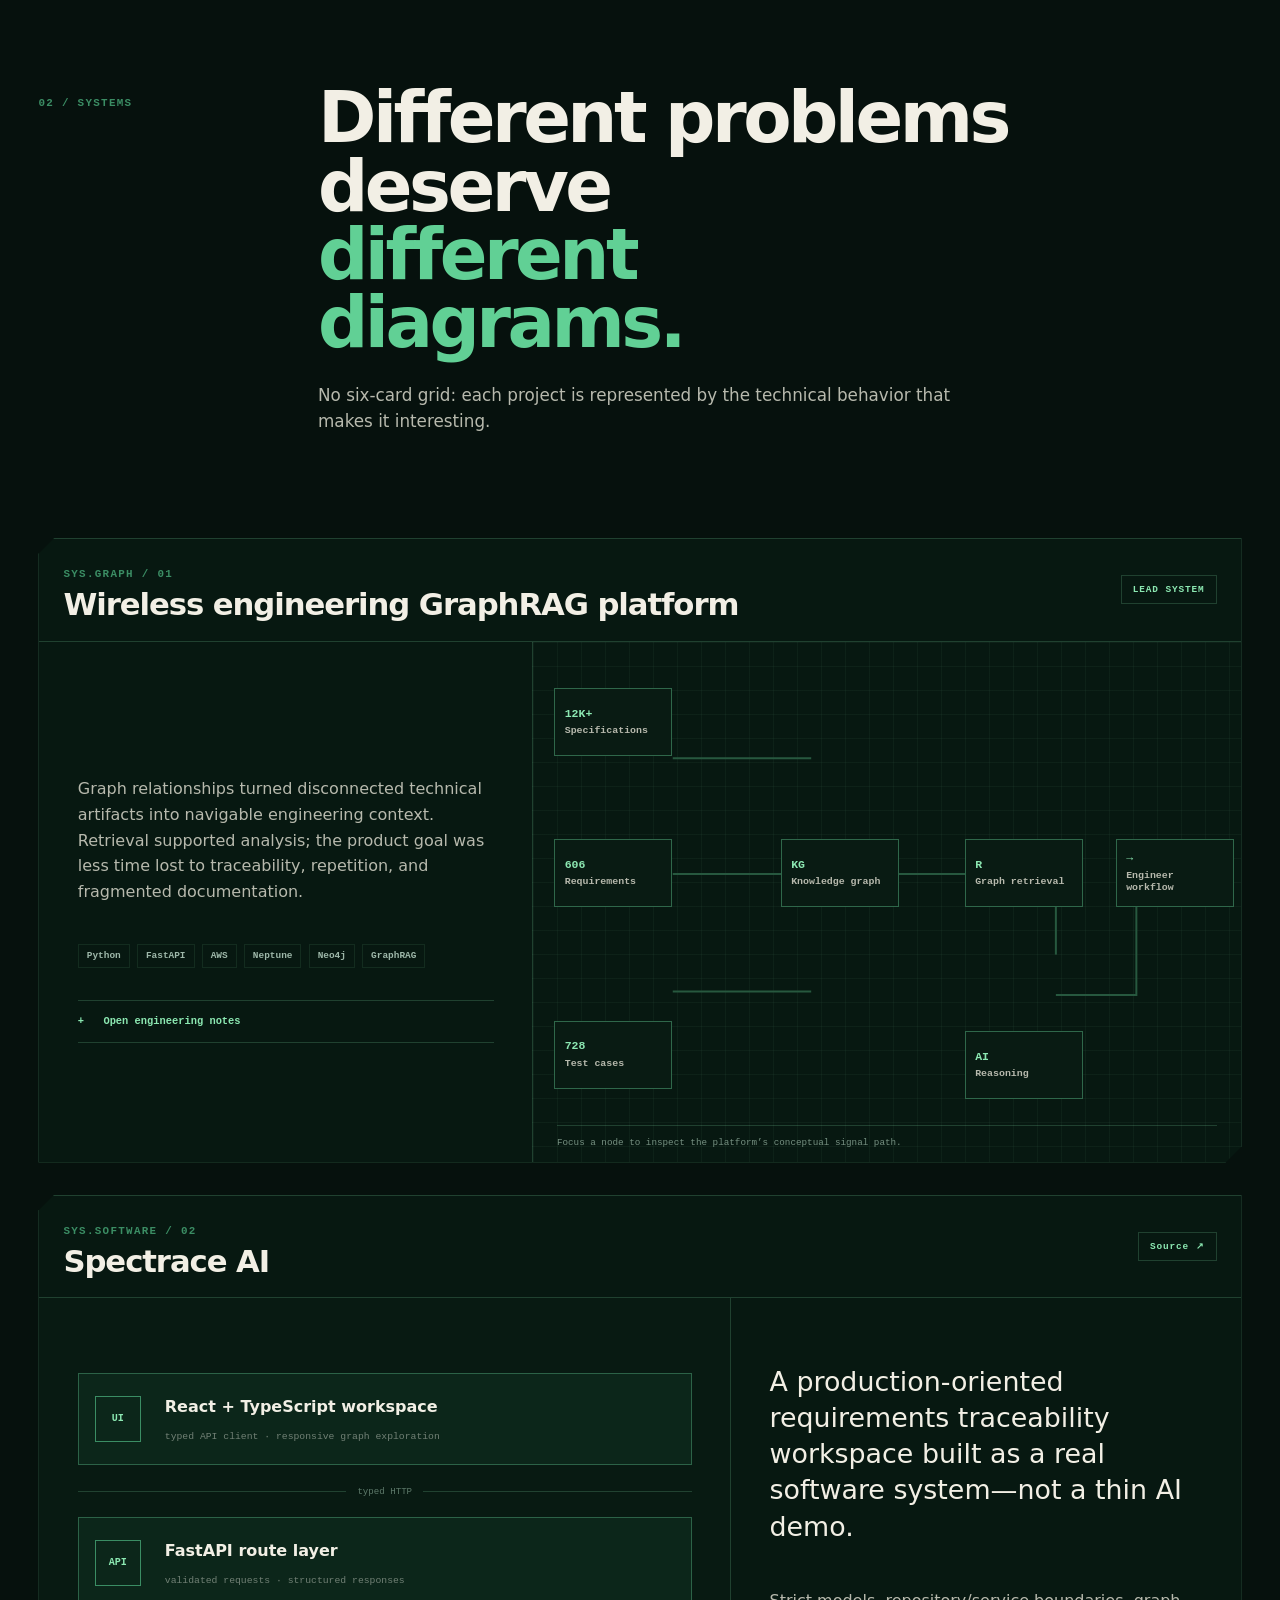
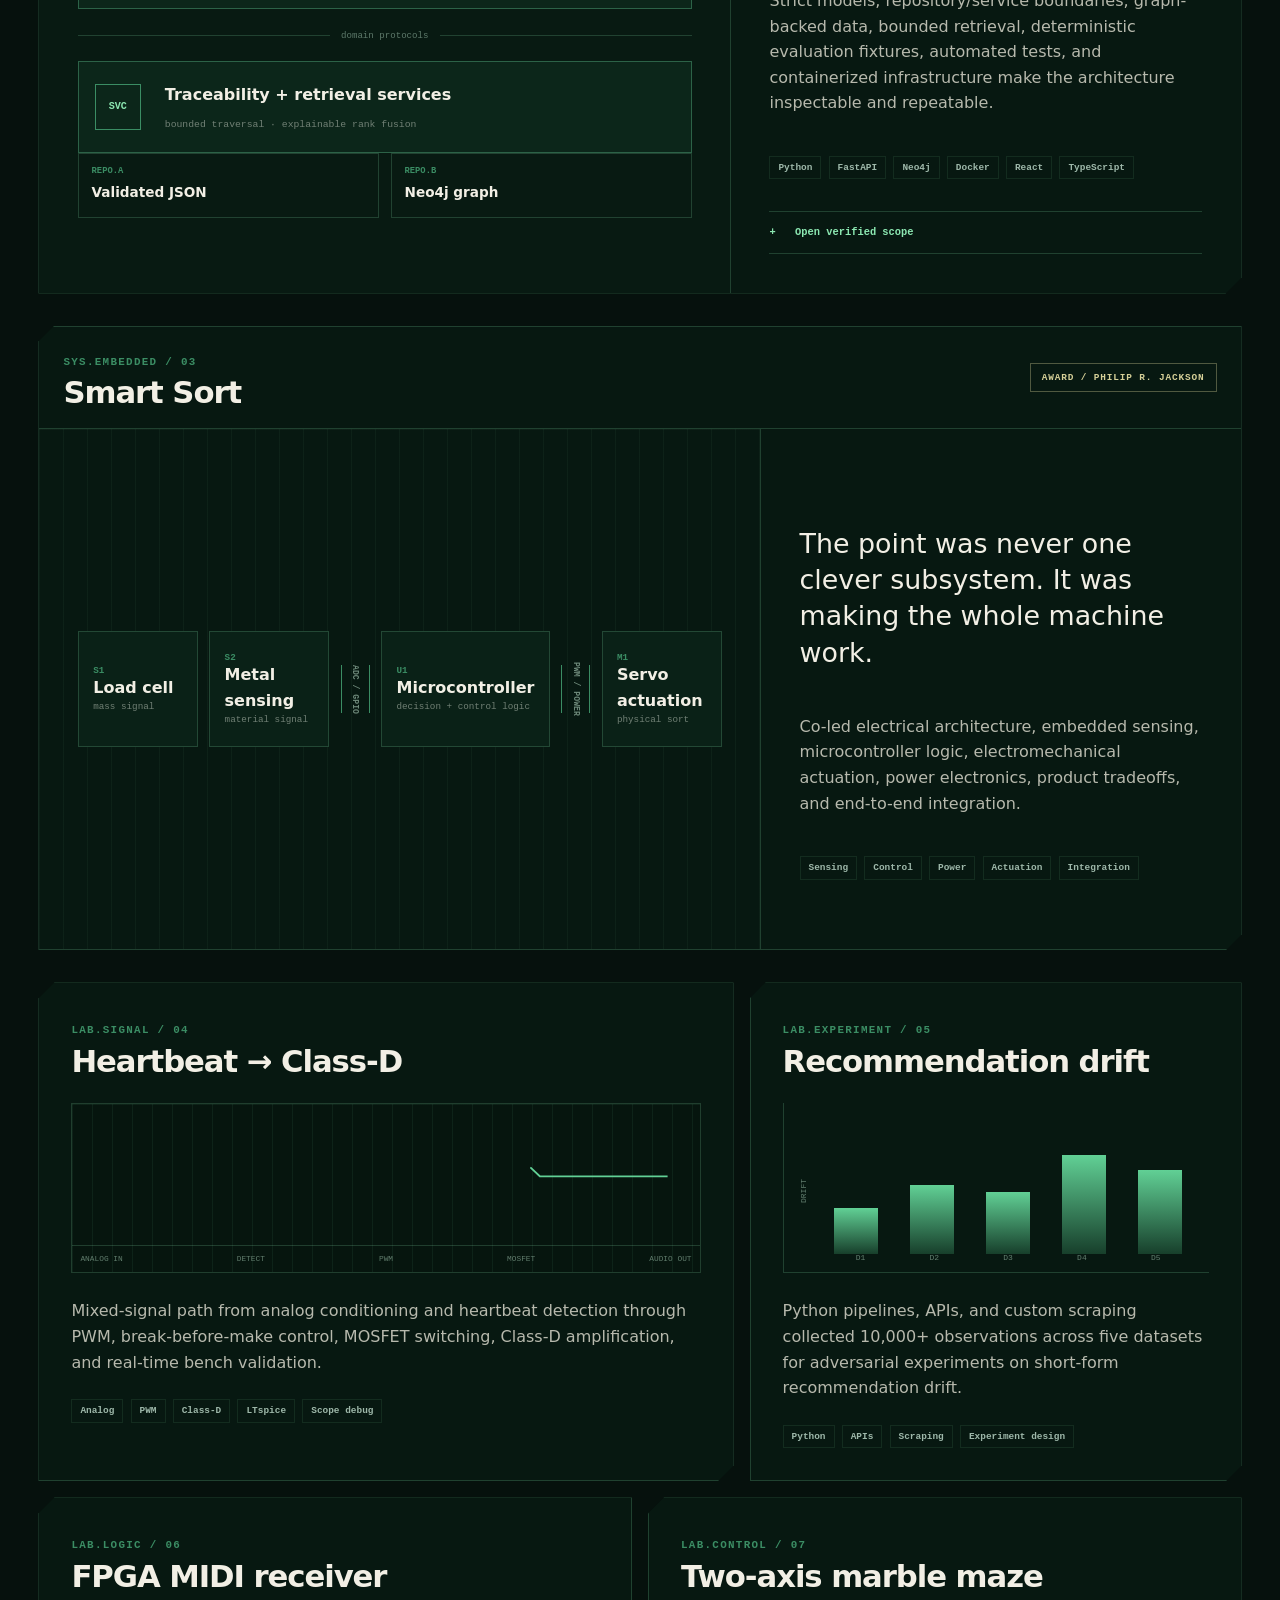
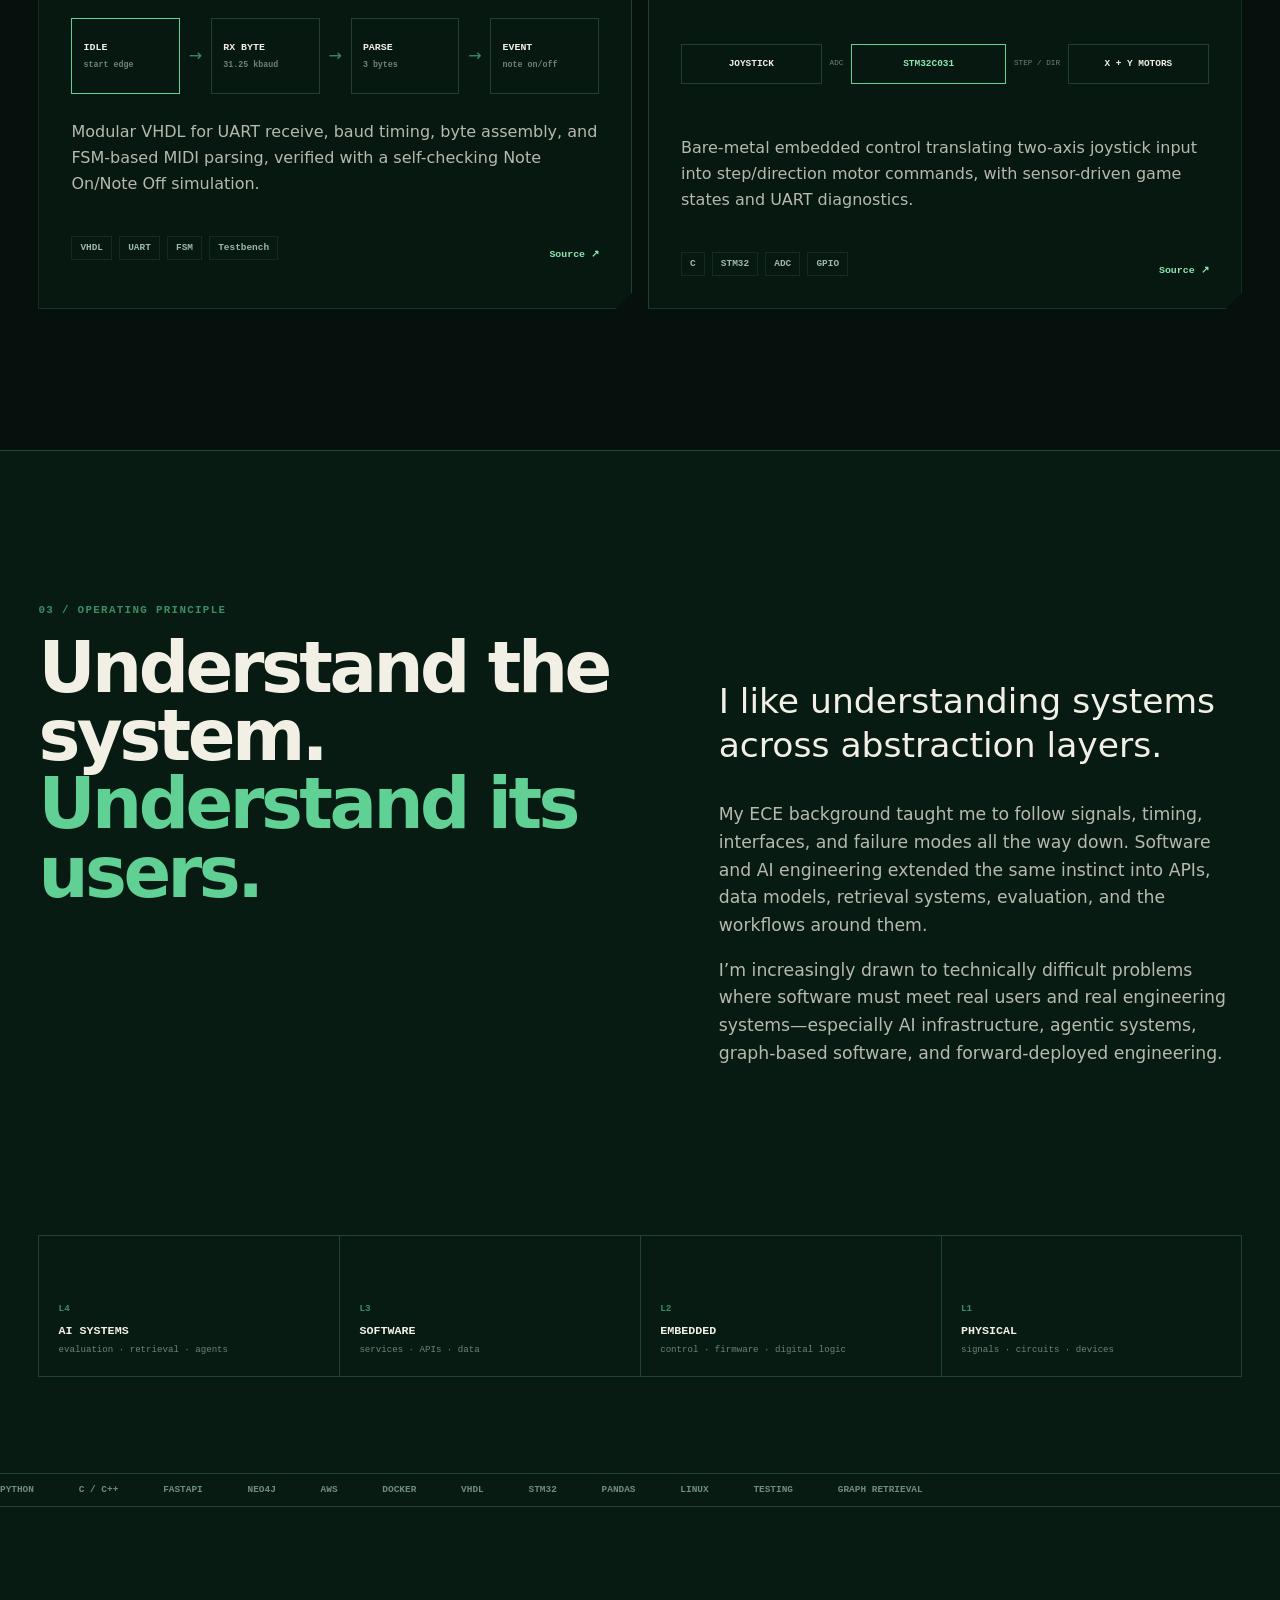
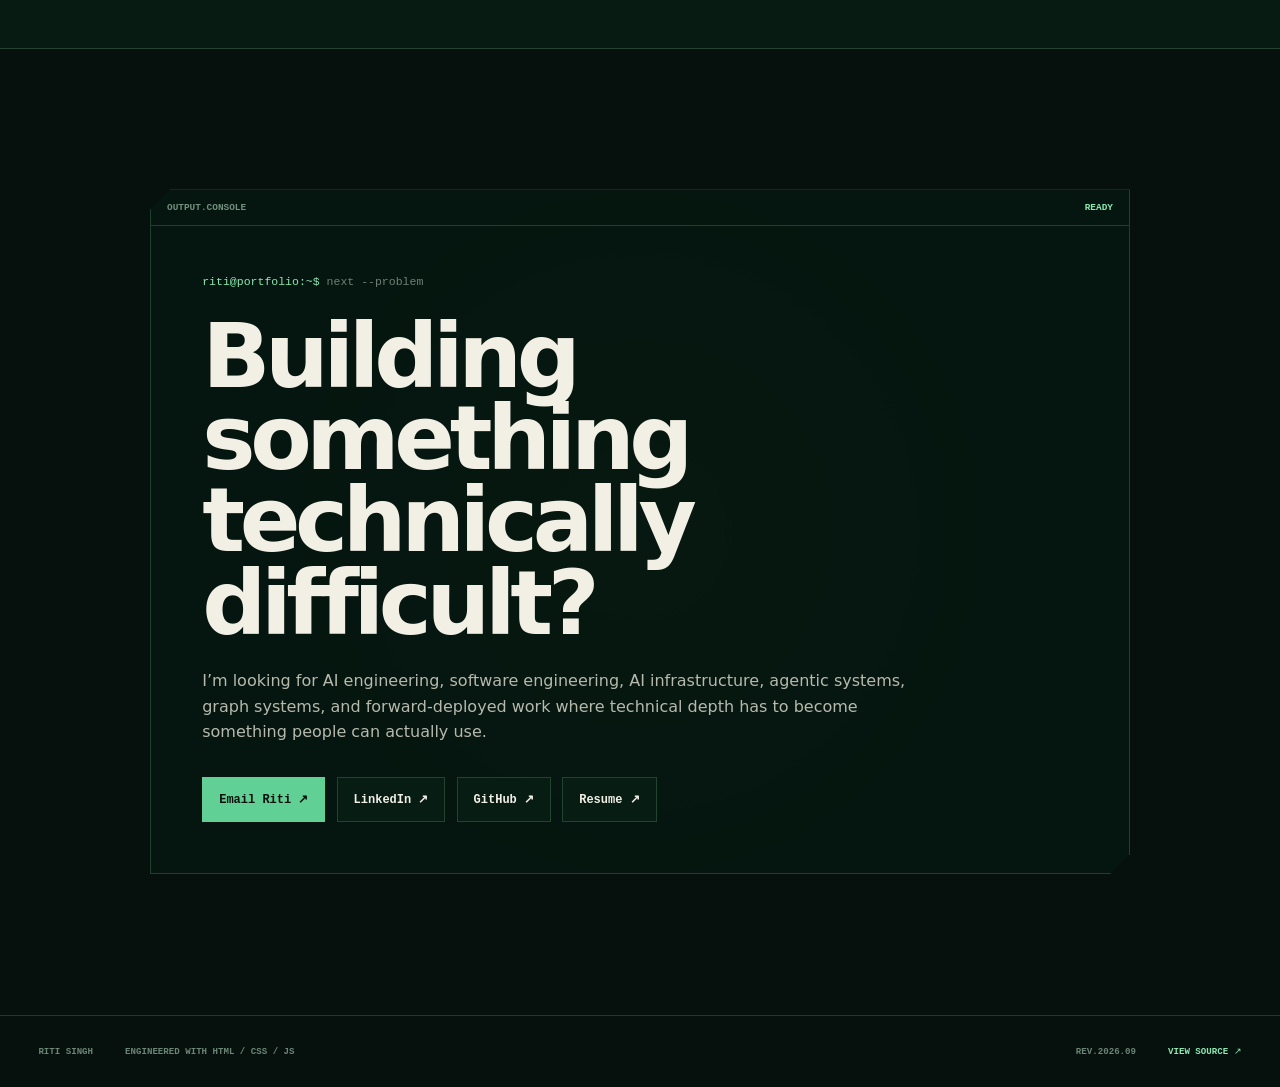
==== commit 5242743c: "Redesign portfolio around engineering systems" ====
--- a/index.html
+++ b/index.html
@@ -1,869 +1,95 @@
-<!DOCTYPE html>
+<!doctype html>
 <html lang="en">
 <head>
-  <meta charset="utf-8" />
-  <meta name="viewport" content="width=device-width, initial-scale=1" />
-  <meta name="description" content="Riti Singh is a Dartmouth Electrical & Computer Engineering student building intelligent systems across software, embedded hardware, digital design, and engineering validation." />
-  <meta name="author" content="Riti Singh" />
-  <meta name="theme-color" content="#07111f" />
-
-  <meta property="og:type" content="website" />
-  <meta property="og:title" content="Riti Singh | Electrical & Computer Engineering" />
-  <meta property="og:description" content="Software, embedded systems, digital hardware, and engineering automation." />
-  <meta property="og:url" content="https://riti-singh.github.io/" />
-  <meta property="og:image" content="https://riti-singh.github.io/assets/img/preview.jpg" />
-
-  <title>Riti Singh | Electrical & Computer Engineering</title>
-
-  <style>
-    :root {
-      --ink: #07111f;
-      --ink-2: #0b1728;
-      --panel: #0f1d31;
-      --panel-2: #13243b;
-      --text: #f7fbff;
-      --muted: #9db0c5;
-      --line: rgba(148, 178, 210, 0.16);
-      --blue: #5b8cff;
-      --cyan: #4ed8e8;
-      --soft-blue: #b9cdff;
-      --white-panel: #f5f8fc;
-      --dark-text: #102033;
-      --dark-muted: #5f7083;
-      --max: 1180px;
-      --radius: 22px;
-      --shadow: 0 22px 70px rgba(0, 0, 0, 0.22);
-    }
-
-    * { box-sizing: border-box; }
-    html { scroll-behavior: smooth; }
-    body {
-      margin: 0;
-      font-family: Inter, ui-sans-serif, -apple-system, BlinkMacSystemFont, "Segoe UI", sans-serif;
-      background: var(--ink);
-      color: var(--text);
-      line-height: 1.6;
-      -webkit-font-smoothing: antialiased;
-    }
-
-    a { color: inherit; text-decoration: none; }
-    img { max-width: 100%; display: block; }
-
-    .shell {
-      width: min(var(--max), calc(100% - 44px));
-      margin: 0 auto;
-    }
-
-    .nav-wrap {
-      position: fixed;
-      inset: 0 0 auto 0;
-      z-index: 100;
-      backdrop-filter: blur(18px);
-      background: rgba(7, 17, 31, 0.78);
-      border-bottom: 1px solid var(--line);
-    }
-
-    .nav {
-      height: 72px;
-      display: flex;
-      align-items: center;
-      justify-content: space-between;
-      gap: 22px;
-    }
-
-    .brand {
-      display: flex;
-      align-items: center;
-      gap: 12px;
-      font-weight: 800;
-      letter-spacing: -0.02em;
-    }
-
-    .brand-mark {
-      width: 36px;
-      height: 36px;
-      border-radius: 11px;
-      display: grid;
-      place-items: center;
-      color: #06121f;
-      background: linear-gradient(135deg, var(--blue), var(--cyan));
-      box-shadow: 0 0 30px rgba(78, 216, 232, 0.2);
-      font-size: 0.82rem;
-      letter-spacing: 0;
-    }
-
-    .nav-links {
-      display: flex;
-      align-items: center;
-      gap: 24px;
-      color: var(--muted);
-      font-size: 0.94rem;
-      font-weight: 650;
-    }
-
-    .nav-links a { transition: color .2s ease; }
-    .nav-links a:hover { color: var(--text); }
-
-    .resume-link {
-      padding: 9px 14px;
-      border-radius: 999px;
-      color: var(--text) !important;
-      border: 1px solid rgba(91, 140, 255, 0.44);
-      background: rgba(91, 140, 255, 0.08);
-    }
-
-    .hero {
-      position: relative;
-      min-height: 92vh;
-      display: flex;
-      align-items: center;
-      overflow: hidden;
-      padding: 130px 0 80px;
-    }
-
-    .hero::before,
-    .hero::after {
-      content: "";
-      position: absolute;
-      border-radius: 999px;
-      filter: blur(10px);
-      pointer-events: none;
-    }
-
-    .hero::before {
-      width: 520px;
-      height: 520px;
-      top: -170px;
-      right: -110px;
-      background: radial-gradient(circle, rgba(91, 140, 255, .21), rgba(91, 140, 255, 0) 70%);
-    }
-
-    .hero::after {
-      width: 500px;
-      height: 500px;
-      left: -210px;
-      bottom: -250px;
-      background: radial-gradient(circle, rgba(78, 216, 232, .13), rgba(78, 216, 232, 0) 70%);
-    }
-
-    .hero-grid {
-      position: relative;
-      z-index: 2;
-      display: grid;
-      grid-template-columns: minmax(0, 1.28fr) minmax(300px, .72fr);
-      align-items: end;
-      gap: 70px;
-    }
-
-    .eyebrow {
-      display: inline-flex;
-      align-items: center;
-      gap: 9px;
-      margin-bottom: 22px;
-      color: var(--cyan);
-      font-weight: 750;
-      font-size: .9rem;
-      letter-spacing: .12em;
-      text-transform: uppercase;
-    }
-
-    .eyebrow::before {
-      content: "";
-      width: 36px;
-      height: 1px;
-      background: var(--cyan);
-    }
-
-    h1 {
-      max-width: 860px;
-      margin: 0;
-      font-size: clamp(3.8rem, 8vw, 7.4rem);
-      line-height: .92;
-      letter-spacing: -.065em;
-      font-weight: 800;
-    }
-
-    .gradient-text {
-      color: transparent;
-      background: linear-gradient(100deg, #f8fbff 5%, #9bb8ff 50%, #66dce9 95%);
-      -webkit-background-clip: text;
-      background-clip: text;
-    }
-
-    .hero-copy {
-      max-width: 760px;
-      margin: 30px 0 0;
-      color: #b5c5d7;
-      font-size: clamp(1.05rem, 1.7vw, 1.28rem);
-      line-height: 1.7;
-    }
-
-    .hero-actions {
-      display: flex;
-      flex-wrap: wrap;
-      gap: 12px;
-      margin-top: 34px;
-    }
-
-    .button {
-      display: inline-flex;
-      align-items: center;
-      justify-content: center;
-      gap: 9px;
-      min-height: 46px;
-      padding: 0 18px;
-      border-radius: 12px;
-      border: 1px solid var(--line);
-      font-weight: 750;
-      font-size: .95rem;
-      transition: transform .2s ease, border-color .2s ease, background .2s ease;
-    }
-
-    .button:hover { transform: translateY(-2px); }
-    .button.primary {
-      color: #07111f;
-      border-color: transparent;
-      background: linear-gradient(135deg, var(--blue), var(--cyan));
-    }
-    .button.secondary { color: var(--text); background: rgba(255,255,255,.025); }
-    .button.secondary:hover { border-color: rgba(78, 216, 232, .45); }
-
-    .hero-side {
-      padding: 26px;
-      border: 1px solid var(--line);
-      border-radius: var(--radius);
-      background: linear-gradient(180deg, rgba(19, 36, 59, .8), rgba(11, 23, 40, .62));
-      box-shadow: var(--shadow);
-    }
-
-    .hero-side .label {
-      color: var(--muted);
-      font-size: .78rem;
-      text-transform: uppercase;
-      letter-spacing: .14em;
-      font-weight: 750;
-    }
-
-    .focus-list {
-      display: grid;
-      gap: 0;
-      margin-top: 8px;
-    }
-
-    .focus-row {
-      display: flex;
-      align-items: center;
-      justify-content: space-between;
-      gap: 16px;
-      padding: 15px 0;
-      border-bottom: 1px solid var(--line);
-    }
-
-    .focus-row:last-child { border-bottom: 0; }
-    .focus-row span:first-child { font-weight: 720; }
-    .focus-row span:last-child { color: var(--muted); font-size: .88rem; text-align: right; }
-
-    section { padding: 100px 0; }
-
-    .light-section {
-      background: var(--white-panel);
-      color: var(--dark-text);
-    }
-
-    .section-head {
-      display: grid;
-      grid-template-columns: .55fr 1.45fr;
-      gap: 50px;
-      align-items: start;
-      margin-bottom: 46px;
-    }
-
-    .section-kicker {
-      color: var(--blue);
-      text-transform: uppercase;
-      letter-spacing: .12em;
-      font-size: .82rem;
-      font-weight: 800;
-    }
-
-    .section-title {
-      margin: 6px 0 0;
-      font-size: clamp(2.3rem, 4vw, 4rem);
-      line-height: 1.04;
-      letter-spacing: -.045em;
-    }
-
-    .section-intro {
-      margin: 5px 0 0;
-      max-width: 720px;
-      color: var(--dark-muted);
-      font-size: 1.08rem;
-    }
-
-    .dark-intro { color: var(--muted); }
-
-    .experience-list {
-      display: grid;
-      gap: 18px;
-    }
-
-    .experience-card {
-      position: relative;
-      display: grid;
-      grid-template-columns: 210px minmax(0, 1fr);
-      gap: 30px;
-      padding: 30px;
-      border: 1px solid #dbe5ef;
-      border-radius: 20px;
-      background: #ffffff;
-      transition: transform .2s ease, box-shadow .2s ease, border-color .2s ease;
-    }
-
-    .experience-card:hover {
-      transform: translateY(-3px);
-      border-color: #bfd1e5;
-      box-shadow: 0 22px 45px rgba(34, 61, 91, .09);
-    }
-
-    .company {
-      font-weight: 820;
-      font-size: 1.05rem;
-      letter-spacing: -.01em;
-    }
-    .meta { margin-top: 5px; color: #6c7f92; font-size: .9rem; }
-    .role { margin: 0 0 12px; font-size: 1.15rem; font-weight: 800; }
-
-    .experience-card ul {
-      margin: 0;
-      padding-left: 18px;
-      color: #45586b;
-    }
-    .experience-card li + li { margin-top: 7px; }
-
-    .project-grid {
-      display: grid;
-      grid-template-columns: repeat(12, 1fr);
-      gap: 18px;
-    }
-
-    .project {
-      position: relative;
-      overflow: hidden;
-      min-height: 340px;
-      padding: 28px;
-      border: 1px solid var(--line);
-      border-radius: 22px;
-      background:
-        radial-gradient(circle at 100% 0%, rgba(91, 140, 255, .12), transparent 34%),
-        linear-gradient(180deg, rgba(19, 36, 59, .92), rgba(11, 23, 40, .94));
-      transition: transform .22s ease, border-color .22s ease;
-    }
-
-    .project:hover {
-      transform: translateY(-4px);
-      border-color: rgba(78, 216, 232, .35);
-    }
-
-    .project.large { grid-column: span 7; }
-    .project.medium { grid-column: span 5; }
-    .project.half { grid-column: span 6; }
-
-    .project-number {
-      color: rgba(157, 176, 197, .52);
-      font-size: .76rem;
-      letter-spacing: .14em;
-      font-weight: 800;
-    }
-
-    .project h3 {
-      max-width: 620px;
-      margin: 20px 0 12px;
-      font-size: clamp(1.6rem, 2.6vw, 2.35rem);
-      line-height: 1.08;
-      letter-spacing: -.035em;
-    }
-
-    .project p {
-      margin: 0;
-      max-width: 690px;
-      color: #a9bbce;
-      font-size: .98rem;
-    }
-
-    .project-metric {
-      display: inline-flex;
-      margin-top: 21px;
-      color: #dce8f5;
-      font-weight: 780;
-      font-size: .9rem;
-    }
-
-    .tags {
-      position: absolute;
-      left: 28px;
-      right: 28px;
-      bottom: 26px;
-      display: flex;
-      flex-wrap: wrap;
-      gap: 8px;
-    }
-
-    .tag {
-      padding: 6px 9px;
-      border-radius: 999px;
-      border: 1px solid rgba(157, 176, 197, .16);
-      background: rgba(255,255,255,.035);
-      color: #c4d3e2;
-      font-size: .77rem;
-      font-weight: 680;
-    }
-
-    .skills-grid {
-      display: grid;
-      grid-template-columns: repeat(4, 1fr);
-      gap: 14px;
-    }
-
-    .skill-group {
-      padding: 23px;
-      border: 1px solid #dbe5ef;
-      border-radius: 18px;
-      background: white;
-    }
-
-    .skill-group h3 { margin: 0 0 12px; font-size: 1rem; }
-    .skill-group p { margin: 0; color: var(--dark-muted); font-size: .93rem; line-height: 1.7; }
-
-    .about-grid {
-      display: grid;
-      grid-template-columns: 1.3fr .7fr;
-      gap: 70px;
-      align-items: start;
-    }
-
-    .about-copy {
-      color: #b7c7d8;
-      font-size: 1.15rem;
-      line-height: 1.85;
-    }
-    .about-copy p:first-child { margin-top: 0; }
-
-    .stats {
-      display: grid;
-      grid-template-columns: repeat(2, 1fr);
-      gap: 12px;
-    }
-
-    .stat {
-      padding: 20px;
-      border: 1px solid var(--line);
-      border-radius: 18px;
-      background: rgba(255,255,255,.025);
-    }
-    .stat strong {
-      display: block;
-      font-size: 1.7rem;
-      line-height: 1;
-      letter-spacing: -.04em;
-      color: var(--soft-blue);
-    }
-    .stat span { display: block; margin-top: 8px; color: var(--muted); font-size: .83rem; }
-
-    .education-card {
-      display: grid;
-      grid-template-columns: 1fr auto;
-      gap: 30px;
-      align-items: center;
-      padding: 30px;
-      border-radius: 20px;
-      background: #fff;
-      border: 1px solid #dbe5ef;
-    }
-    .education-card h3 { margin: 0; font-size: 1.45rem; }
-    .education-card p { margin: 8px 0 0; color: var(--dark-muted); }
-    .gpa { font-weight: 820; color: var(--dark-text); white-space: nowrap; }
-
-    .contact {
-      position: relative;
-      text-align: center;
-      overflow: hidden;
-    }
-    .contact h2 {
-      max-width: 880px;
-      margin: 0 auto;
-      font-size: clamp(2.7rem, 6vw, 5.5rem);
-      line-height: .98;
-      letter-spacing: -.055em;
-    }
-    .contact p {
-      max-width: 650px;
-      margin: 22px auto 0;
-      color: var(--muted);
-      font-size: 1.06rem;
-    }
-    .contact-links {
-      display: flex;
-      flex-wrap: wrap;
-      justify-content: center;
-      gap: 11px;
-      margin-top: 30px;
-    }
-
-    footer {
-      padding: 26px 0 38px;
-      color: #7890a7;
-      text-align: center;
-      font-size: .83rem;
-    }
-
-    .reveal {
-      opacity: 0;
-      transform: translateY(14px);
-      transition: opacity .55s ease, transform .55s ease;
-    }
-    .reveal.visible { opacity: 1; transform: none; }
-
-    @media (max-width: 940px) {
-      .nav-links a:not(.resume-link) { display: none; }
-      .hero-grid,
-      .section-head,
-      .about-grid { grid-template-columns: 1fr; }
-      .hero-grid { gap: 38px; }
-      .section-head { gap: 18px; }
-      .experience-card { grid-template-columns: 1fr; gap: 18px; }
-      .project.large,
-      .project.medium,
-      .project.half { grid-column: span 12; }
-      .skills-grid { grid-template-columns: repeat(2, 1fr); }
-    }
-
-    @media (max-width: 620px) {
-      .shell { width: min(var(--max), calc(100% - 28px)); }
-      .nav { height: 64px; }
-      .hero { padding-top: 108px; min-height: auto; }
-      h1 { font-size: clamp(3.3rem, 17vw, 5rem); }
-      section { padding: 76px 0; }
-      .skills-grid,
-      .stats { grid-template-columns: 1fr; }
-      .education-card { grid-template-columns: 1fr; }
-      .project { min-height: 390px; }
-      .hero-side { padding: 20px; }
-    }
-  </style>
+  <meta charset="utf-8">
+  <meta name="viewport" content="width=device-width, initial-scale=1">
+  <meta name="description" content="Riti Singh is a Dartmouth Electrical & Computer Engineering student building across circuits, embedded systems, graph infrastructure, and deployed AI.">
+  <meta name="author" content="Riti Singh">
+  <meta name="theme-color" content="#06110d">
+  <meta property="og:type" content="website">
+  <meta property="og:url" content="https://riti-singh.github.io/">
+  <meta property="og:title" content="Riti Singh | ECE to AI Systems">
+  <meta property="og:description" content="Circuits, embedded systems, graph infrastructure, and deployed AI engineering.">
+  <meta property="og:image" content="https://riti-singh.github.io/assets/img/og.png">
+  <meta name="twitter:card" content="summary_large_image">
+  <meta name="twitter:title" content="Riti Singh | ECE to AI Systems">
+  <meta name="twitter:description" content="Circuits, embedded systems, graph infrastructure, and deployed AI engineering.">
+  <meta name="twitter:image" content="https://riti-singh.github.io/assets/img/og.png">
+  <link rel="icon" href="assets/img/favicon/favicon.ico" sizes="any">
+  <link rel="stylesheet" href="assets/css/portfolio.css">
+  <script src="assets/js/portfolio.js" defer></script>
+  <title>Riti Singh | ECE to AI Systems</title>
 </head>
-
 <body>
-  <header class="nav-wrap">
-    <div class="shell nav">
-      <a class="brand" href="#top" aria-label="Back to top">
-        <span class="brand-mark">RS</span>
-        <span>Riti Singh</span>
-      </a>
-      <nav class="nav-links" aria-label="Primary navigation">
-        <a href="#experience">Experience</a>
-        <a href="#projects">Projects</a>
-        <a href="#skills">Skills</a>
-        <a href="#about">About</a>
-        <a class="resume-link" href="/assets/resume/Riti_Singh_Resume.pdf" target="_blank" rel="noopener">Resume ↗</a>
-      </nav>
-    </div>
+  <a class="skip-link" href="#main-content">Skip to content</a>
+  <header class="system-nav">
+    <a class="wordmark" href="#top" aria-label="Riti Singh — back to top"><span class="wordmark-chip">RS</span><span><strong>Riti Singh</strong><small>ECE / SYSTEMS</small></span></a>
+    <nav aria-label="Primary navigation"><a href="#trajectory" data-nav-link><span>01</span> Path</a><a href="#systems" data-nav-link><span>02</span> Systems</a><a href="#about" data-nav-link><span>03</span> About</a><a href="#contact" data-nav-link><span>04</span> Output</a></nav>
+    <div class="nav-tools"><button class="command-trigger" type="button" data-command-open aria-label="Open site command menu"><span>Navigate</span><kbd>/</kbd></button><a class="nav-resume" href="assets/resume/Riti_Singh_Resume_26F.pdf" target="_blank" rel="noopener">Resume ↗</a></div>
   </header>
 
-  <main id="top">
-    <section class="hero">
-      <div class="shell hero-grid">
-        <div>
-          <div class="eyebrow">Electrical &amp; Computer Engineering · Dartmouth '27</div>
-          <h1>I build systems that connect <span class="gradient-text">software to the physical world.</span></h1>
-          <p class="hero-copy">
-            My work spans wireless engineering automation, embedded control, digital hardware, signal processing, and system validation. I care about turning technically complex systems into reliable tools that solve concrete engineering problems.
-          </p>
-          <div class="hero-actions">
-            <a class="button primary" href="#projects">Explore projects ↓</a>
-            <a class="button secondary" href="mailto:riti.k.singh.27@dartmouth.edu">riti.k.singh.27@dartmouth.edu</a>
-            <a class="button secondary" href="https://www.linkedin.com/in/riti-k-singh/" target="_blank" rel="noopener">LinkedIn ↗</a>
+  <main id="main-content">
+    <section class="signal-hero observed-section" id="top" aria-labelledby="hero-title" data-section="top">
+      <div class="hero-annotation" aria-hidden="true">SYS.00 / PORTFOLIO INTERFACE / REV.26.09</div>
+      <div class="hero-layout">
+        <div class="hero-intro">
+          <p class="signal-label"><span class="status-dot"></span> Dartmouth ECE · Class of 2027</p>
+          <h1 id="hero-title">I trace hard problems across <em>abstraction layers.</em></h1>
+          <p class="hero-deck">I’m Riti Singh, an Electrical &amp; Computer Engineering student building intelligent systems across circuits, embedded hardware, software, graph infrastructure, and production AI.</p>
+          <div class="hero-actions" aria-label="Primary links"><a class="signal-button primary" href="#systems">Inspect the systems ↓</a><a class="signal-button" href="https://github.com/riti-singh" target="_blank" rel="noopener">GitHub ↗</a><a class="signal-button" href="https://www.linkedin.com/in/riti-k-singh/" target="_blank" rel="noopener">LinkedIn ↗</a></div>
+        </div>
+        <figure class="trajectory-board" aria-labelledby="trajectory-caption">
+          <figcaption id="trajectory-caption"><span>ENGINEERING TRAJECTORY</span><span class="board-state"><i></i> SIGNAL LOCKED</span></figcaption>
+          <div class="trajectory-track" aria-label="Electrical and computer engineering to deployed AI systems">
+            <a class="trajectory-node n1" href="#foundation"><span class="pin">01</span><strong>ECE</strong><small>circuits · logic</small></a><a class="trajectory-node n2" href="#foundation"><span class="pin">02</span><strong>Embedded</strong><small>sensing · control</small></a><a class="trajectory-node n3" href="#trajectory"><span class="pin">03</span><strong>Platform</strong><small>automation · APIs</small></a><a class="trajectory-node n4" href="#spectrace"><span class="pin">04</span><strong>Graphs</strong><small>retrieval · topology</small></a><a class="trajectory-node n5" href="#contact"><span class="pin">05</span><strong>Deployed AI</strong><small>systems · people</small></a>
+            <svg class="trajectory-lines" viewBox="0 0 700 370" aria-hidden="true" preserveAspectRatio="none"><path class="trace-base" d="M82 184 H174 V78 H292 V184 H408 V294 H522 V184 H622"></path><path class="trace-live" d="M82 184 H174 V78 H292 V184 H408 V294 H522 V184 H622"></path><path class="branch" d="M292 184 V294 H365 M522 184 V80 H614"></path><circle cx="82" cy="184" r="4"></circle><circle cx="174" cy="78" r="4"></circle><circle cx="292" cy="184" r="4"></circle><circle cx="408" cy="294" r="4"></circle><circle cx="522" cy="184" r="4"></circle><circle cx="622" cy="184" r="4"></circle></svg>
           </div>
-        </div>
-
-        <aside class="hero-side reveal" aria-label="Current technical focus">
-          <div class="label">Current technical range</div>
-          <div class="focus-list">
-            <div class="focus-row"><span>Engineering software</span><span>Python · AWS · FastAPI</span></div>
-            <div class="focus-row"><span>Embedded systems</span><span>C/C++ · STM32 · controls</span></div>
-            <div class="focus-row"><span>Digital hardware</span><span>FPGA · VHDL · verification</span></div>
-            <div class="focus-row"><span>Validation</span><span>testing · failure analysis</span></div>
-          </div>
-        </aside>
+          <div class="board-footer"><span>INPUT: REAL ENGINEERING CONSTRAINTS</span><span>OUTPUT: USEFUL SYSTEMS</span></div>
+        </figure>
       </div>
+      <div class="hero-rail" aria-hidden="true"><span>R1</span><i></i><span>C1</span><i></i><span>U1</span></div>
     </section>
 
-    <section id="experience" class="light-section">
-      <div class="shell">
-        <div class="section-head reveal">
-          <div>
-            <div class="section-kicker">Experience</div>
-            <h2 class="section-title">Built across the stack, from test infrastructure to embedded hardware.</h2>
-          </div>
-          <p class="section-intro">
-            The common thread is systems work: understanding a messy technical problem, identifying what engineers actually need, and building something robust enough to be useful.
-          </p>
-        </div>
+    <aside class="status-strip" aria-label="Portfolio system status"><span><i></i> SYSTEM ONLINE</span><span>FOCUS / AI ENGINEERING · SOFTWARE · DEPLOYED SYSTEMS</span><span>LOC / HANOVER, NH</span><span>BUILD / 2026.09</span></aside>
 
-        <div class="experience-list">
-          <article class="experience-card reveal">
-            <div>
-              <div class="company">EchoStar · Boost Mobile</div>
-              <div class="meta">Denver, CO · Summer 2026</div>
-            </div>
-            <div>
-              <h3 class="role">Platform Engineering — AI &amp; Automation Intern</h3>
-              <ul>
-                <li>Developed an engineering automation platform for wireless device testing, automating requirements management, test workflows, and technical knowledge retrieval with benchmarking projecting a <strong>95% reduction in workflow time and manual effort</strong>.</li>
-                <li>Built a GraphRAG system connecting <strong>12,000+ specification nodes, 606 device requirements, and 728 test cases</strong> to improve engineering analysis and traceability.</li>
-                <li>Developed production services with Python, FastAPI, AWS Bedrock, SageMaker, Neptune, Neo4j, Boto3, and Pandas.</li>
-                <li>Worked with subject-matter experts and OEM teams to identify requirements-traceability gaps, test-case redundancy, and documentation bottlenecks; translated those needs into the platform architecture and features.</li>
-              </ul>
-            </div>
-          </article>
-
-          <article class="experience-card reveal">
-            <div>
-              <div class="company">EvergreenAI</div>
-              <div class="meta">Hanover, NH · Sep 2025 – Jun 2026</div>
-            </div>
-            <div>
-              <h3 class="role">Project Assistant — AI Engineering</h3>
-              <ul>
-                <li>Evaluated production AI systems through structured validation, failure-mode analysis, and edge-case testing in a regulated deployment environment.</li>
-                <li>Developed evaluation datasets and testing workflows to measure reliability and consistency, partnering with engineers and stakeholders to identify failure patterns and improve production readiness.</li>
-              </ul>
-            </div>
-          </article>
-
-          <article class="experience-card reveal">
-            <div>
-              <div class="company">Smart Sort</div>
-              <div class="meta">Hanover, NH · Mar 2024 – Sep 2025</div>
-            </div>
-            <div>
-              <h3 class="role">Electrical &amp; Circuits Lead · Business Lead</h3>
-              <ul>
-                <li>Led electrical architecture for an award-winning autonomous waste-sorting platform integrating embedded sensing, microcontrollers, and electromechanical automation.</li>
-                <li>Designed embedded control systems coordinating weight sensing, metal detection, servo control, and power electronics while balancing reliability, manufacturability, power, and cost.</li>
-                <li>Received the <strong>Philip R. Jackson Award for Innovation</strong> for technical and entrepreneurial contributions.</li>
-              </ul>
-            </div>
-          </article>
-
-          <article class="experience-card reveal">
-            <div>
-              <div class="company">Dartmouth · EE Just Fellowship</div>
-              <div class="meta">Hanover, NH · Summer 2024</div>
-            </div>
-            <div>
-              <h3 class="role">Research Fellow</h3>
-              <ul>
-                <li>Built automated Python data pipelines processing and analyzing <strong>10,000+ recommendation-system observations</strong> across multiple social media platforms.</li>
-                <li>Analyzed recommendation drift and instability using statistical methods and presented findings at university research forums and GenAI ethics discussions.</li>
-              </ul>
-            </div>
-          </article>
+    <section class="trajectory-section observed-section" id="trajectory" aria-labelledby="trajectory-title" data-section="trajectory">
+      <div class="section-shell">
+        <header class="section-heading reveal-item"><p class="section-index">01 / SIGNAL PATH</p><h2 id="trajectory-title">The work changed layers.<br><em>The systems thinking stayed.</em></h2><p>From hardware behavior to engineering workflows, I’m interested in finding the structure inside complicated systems—and making that structure useful to the people operating them.</p></header>
+        <div class="experience-path">
+          <div class="path-line" aria-hidden="true"><span data-path-progress></span></div>
+          <article class="path-stop path-stop-featured reveal-item"><div class="path-marker"><span>U4</span></div><div class="path-meta"><span class="path-year">2026</span><span>DENVER, CO</span></div><div class="path-content"><p class="eyebrow">EchoStar · Boost Mobile Wireless Device Engineering</p><h3>Platform (AI/Automation) Engineering Intern</h3><p class="path-lead">Built a 0-to-1 AI-assisted engineering platform around GraphRAG, graph databases, retrieval, and real wireless-device engineering workflows.</p><ul class="compact-list"><li>Partnered with engineers, subject-matter experts, and OEM stakeholders to locate high-friction requirements, testing, and documentation work.</li><li>Connected 12,000+ specification nodes, 606 device requirements, and 728 test cases for context-aware technical reasoning and traceability.</li><li>Built Python and FastAPI services plus AWS/Boto3, Neptune, Neo4j, and Pandas data workflows; tested edge cases and retrieval failures iteratively.</li><li>Reduced workflow time and manual effort by approximately 95%, presented to engineering leadership, and earned 2nd Place in EchoStar’s company-wide competition.</li></ul><div class="metric-bus" aria-label="EchoStar project metrics"><span><strong>12K+</strong> SPEC NODES</span><span><strong>606</strong> REQUIREMENTS</span><span><strong>728</strong> TEST CASES</span><span><strong>~95%</strong> LESS TIME + EFFORT</span></div></div></article>
+          <article class="path-stop reveal-item"><div class="path-marker"><span>D3</span></div><div class="path-meta"><span class="path-year">2025—26</span><span>HANOVER, NH</span></div><div class="path-content split-content"><div><p class="eyebrow">EvergreenAI</p><h3>Production AI, evaluated like a system</h3></div><p>Developed structured evaluation datasets and repeatable validation workflows for production AI. Focused on failure-mode analysis, edge cases, reliability, consistency, and the evidence needed to judge production readiness in a regulated deployment environment.</p></div></article>
+          <article class="path-stop reveal-item"><div class="path-marker"><span>M2</span></div><div class="path-meta"><span class="path-year">2024—25</span><span>HANOVER, NH</span></div><div class="path-content split-content"><div><p class="eyebrow">Smart Sort</p><h3>One product, every engineering layer</h3></div><p>Co-led an autonomous waste-sorting system across electrical architecture, sensing, microcontrollers, control logic, electromechanical actuation, power electronics, system integration, and product decisions. Awarded the <strong>Philip R. Jackson Award for Innovation.</strong></p></div></article>
+          <article class="path-stop reveal-item"><div class="path-marker"><span>A1</span></div><div class="path-meta"><span class="path-year">2024</span><span>5 DATASETS</span></div><div class="path-content split-content"><div><p class="eyebrow">Dartmouth · EE Just Research Fellowship</p><h3>Recommendation systems under stress</h3></div><p>Built Python collection pipelines with APIs and custom scraping tools, gathering 10,000+ observations across five datasets. Designed adversarial experiments to study recommendation drift in short-form content systems.</p></div></article>
         </div>
       </div>
     </section>
 
-    <section id="projects">
-      <div class="shell">
-        <div class="section-head reveal">
-          <div>
-            <div class="section-kicker">Selected work</div>
-            <h2 class="section-title">Projects with real technical depth.</h2>
-          </div>
-          <p class="section-intro dark-intro">
-            A mix of software, circuits, embedded control, digital systems, and device physics. The goal here is range without losing specificity.
-          </p>
-        </div>
+    <section class="systems-section observed-section" id="systems" aria-labelledby="systems-title" data-section="systems">
+      <div class="section-shell">
+        <header class="section-heading section-heading-wide reveal-item"><p class="section-index">02 / SYSTEMS</p><h2 id="systems-title">Different problems deserve<br><em>different diagrams.</em></h2><p>No six-card grid: each project is represented by the technical behavior that makes it interesting.</p></header>
 
-        <div class="project-grid">
-          <article class="project large reveal">
-            <div class="project-number">01 · WIRELESS / PLATFORM ENGINEERING</div>
-            <h3>GraphRAG Engineering Platform for Wireless Test Automation</h3>
-            <p>Connected technical specifications, device requirements, and test cases into a context-aware engineering system. SME and OEM feedback shaped the architecture around traceability gaps, redundant testing, and high-friction documentation workflows rather than treating AI as the end goal.</p>
-            <span class="project-metric">12,000+ spec nodes · 606 requirements · 728 test cases</span>
-            <div class="tags">
-              <span class="tag">Python</span><span class="tag">FastAPI</span><span class="tag">AWS</span><span class="tag">GraphRAG</span><span class="tag">Neptune</span><span class="tag">Neo4j</span>
-            </div>
-          </article>
+        <article class="system-module echostar-module reveal-item" aria-labelledby="echostar-title"><header class="module-header"><div><span class="module-id">SYS.GRAPH / 01</span><h3 id="echostar-title">Wireless engineering GraphRAG platform</h3></div><span class="module-state">LEAD SYSTEM</span></header><div class="module-grid echo-grid"><div class="module-copy"><p>Graph relationships turned disconnected technical artifacts into navigable engineering context. Retrieval supported analysis; the product goal was less time lost to traceability, repetition, and fragmented documentation.</p><div class="tech-line"><span>Python</span><span>FastAPI</span><span>AWS</span><span>Neptune</span><span>Neo4j</span><span>GraphRAG</span></div><details class="engineering-notes"><summary>Open engineering notes</summary><div><p><strong>Design pressure:</strong> answer technical questions without losing relationships between specifications, requirements, and test evidence.</p><p><strong>Validation:</strong> retrieval failure analysis, edge-case testing, data-structure refinement, and iterative review with engineers and SMEs.</p></div></details></div><div class="architecture architecture-graph" data-architecture><button type="button" class="arch-node specs" data-arch-node="specs"><span>12K+</span>Specifications</button><button type="button" class="arch-node graph" data-arch-node="graph"><span>KG</span>Knowledge graph</button><button type="button" class="arch-node req" data-arch-node="req"><span>606</span>Requirements</button><button type="button" class="arch-node tests" data-arch-node="tests"><span>728</span>Test cases</button><button type="button" class="arch-node retrieve" data-arch-node="retrieve"><span>R</span>Graph retrieval</button><button type="button" class="arch-node reason" data-arch-node="reason"><span>AI</span>Reasoning</button><button type="button" class="arch-node workflow" data-arch-node="workflow"><span>→</span>Engineer workflow</button><svg viewBox="0 0 760 420" aria-hidden="true" preserveAspectRatio="none"><path data-edge="specs graph" d="M114 78 H286"></path><path data-edge="req graph" d="M114 210 H286"></path><path data-edge="tests graph" d="M114 344 H286"></path><path data-edge="graph retrieve" d="M395 210 H490"></path><path data-edge="retrieve reason" d="M590 210 V302"></path><path data-edge="reason workflow" d="M590 348 H690 V210"></path></svg><p class="arch-readout" aria-live="polite" data-arch-readout>Focus a node to inspect the platform’s conceptual signal path.</p></div></div></article>
 
-          <article class="project medium reveal">
-            <div class="project-number">02 · ENGS 32 DESIGN PROJECT</div>
-            <h3>Intelligent Heartbeat Monitor + Class-D Audio System</h3>
-            <p>Designed a full signal chain from cardiac sensing and analog conditioning through timing logic, a 450 Hz tone path, PWM generation, break-before-make gate control, a MOSFET half-bridge, and LC-filtered speaker output. Validated subsystem behavior in LTspice and on the oscilloscope, then demonstrated operation on a real heartbeat.</p>
-            <div class="tags">
-              <span class="tag">Analog circuits</span><span class="tag">555 timing</span><span class="tag">PWM</span><span class="tag">Class-D</span><span class="tag">LTspice</span><span class="tag">Oscilloscope</span>
-            </div>
-          </article>
+        <article class="system-module spectrace-module reveal-item" id="spectrace" aria-labelledby="spectrace-title"><header class="module-header"><div><span class="module-id">SYS.SOFTWARE / 02</span><h3 id="spectrace-title">Spectrace AI</h3></div><a class="module-link" href="https://github.com/riti-singh/spectrace-ai" target="_blank" rel="noopener">Source ↗</a></header><div class="module-grid spectrace-grid"><div class="software-stack" aria-label="Spectrace software architecture"><div class="stack-layer frontend"><span>UI</span><strong>React + TypeScript workspace</strong><small>typed API client · responsive graph exploration</small></div><div class="stack-connector"><i></i><code>typed HTTP</code><i></i></div><div class="stack-layer api"><span>API</span><strong>FastAPI route layer</strong><small>validated requests · structured responses</small></div><div class="stack-connector"><i></i><code>domain protocols</code><i></i></div><div class="stack-layer service"><span>SVC</span><strong>Traceability + retrieval services</strong><small>bounded traversal · explainable rank fusion</small></div><div class="stack-fork"><div><span>REPO.A</span><strong>Validated JSON</strong></div><div><span>REPO.B</span><strong>Neo4j graph</strong></div></div></div><div class="module-copy"><p class="large-copy">A production-oriented requirements traceability workspace built as a real software system—not a thin AI demo.</p><p>Strict models, repository/service boundaries, graph-backed data, bounded retrieval, deterministic evaluation fixtures, automated tests, and containerized infrastructure make the architecture inspectable and repeatable.</p><div class="tech-line"><span>Python</span><span>FastAPI</span><span>Neo4j</span><span>Docker</span><span>React</span><span>TypeScript</span></div><details class="engineering-notes"><summary>Open verified scope</summary><div><p>The public project uses a deterministic synthetic satellite-terminal dataset. It supports read-only traceability, graph analysis, lexical/semantic/graph retrieval, and a checked-in evaluation; it does not claim production users or deployment.</p></div></details></div></div></article>
 
-          <article class="project medium reveal">
-            <div class="project-number">03 · EMBEDDED SYSTEMS</div>
-            <h3>STM32 Marble Maze Motion Controller</h3>
-            <p>Built an embedded controller for a multi-axis marble maze using joystick input, stepper actuation, sensor interfaces, and state-based control. The project emphasized timer-driven behavior, hardware integration, debugging, and reliable real-time interaction.</p>
-            <div class="tags">
-              <span class="tag">STM32</span><span class="tag">C</span><span class="tag">PWM</span><span class="tag">ADC</span><span class="tag">I²C</span><span class="tag">State machines</span>
-            </div>
-          </article>
+        <article class="system-module smart-sort-module reveal-item" aria-labelledby="smart-sort-title"><header class="module-header"><div><span class="module-id">SYS.EMBEDDED / 03</span><h3 id="smart-sort-title">Smart Sort</h3></div><span class="module-state award">AWARD / PHILIP R. JACKSON</span></header><div class="module-grid sorter-grid"><div class="sorter-flow" aria-label="Smart Sort hardware block diagram"><div class="sort-item input"><span>S1</span><strong>Load cell</strong><small>mass signal</small></div><div class="sort-item input"><span>S2</span><strong>Metal sensing</strong><small>material signal</small></div><div class="sort-bus" aria-hidden="true"><i></i><b>ADC / GPIO</b><i></i></div><div class="sort-item control"><span>U1</span><strong>Microcontroller</strong><small>decision + control logic</small></div><div class="sort-bus" aria-hidden="true"><i></i><b>PWM / POWER</b><i></i></div><div class="sort-item output"><span>M1</span><strong>Servo actuation</strong><small>physical sort</small></div></div><div class="module-copy"><p class="large-copy">The point was never one clever subsystem. It was making the whole machine work.</p><p>Co-led electrical architecture, embedded sensing, microcontroller logic, electromechanical actuation, power electronics, product tradeoffs, and end-to-end integration.</p><div class="tech-line"><span>Sensing</span><span>Control</span><span>Power</span><span>Actuation</span><span>Integration</span></div></div></div></article>
 
-          <article class="project large reveal">
-            <div class="project-number">04 · DIGITAL SYSTEMS / FPGA</div>
-            <h3>FPGA MIDI Receiver + Verified Digital Control Logic</h3>
-            <p>Implemented UART receive, baud timing, parsing, finite-state control, and datapath logic in VHDL on the Basys3 platform. Used modular design and simulation/testbenches to verify timing-sensitive behavior before hardware integration.</p>
-            <div class="tags">
-              <span class="tag">VHDL</span><span class="tag">FPGA</span><span class="tag">UART</span><span class="tag">FSMs</span><span class="tag">Datapaths</span><span class="tag">Testbenches</span>
-            </div>
-          </article>
-
-          <article class="project half reveal">
-            <div class="project-number">05 · SEMICONDUCTOR PHYSICS · COURSEWORK</div>
-            <h3>Semiconductor Device Modeling &amp; Band-Diagram Analysis</h3>
-            <p>Analyzed pn junctions and MOS structures using doping profiles, depletion approximations, built-in potential, electric fields, capacitance, oxide thickness, and energy-band bending. Translated device equations into quantitative models and physically consistent band diagrams across bias conditions.</p>
-            <div class="tags">
-              <span class="tag">pn junctions</span><span class="tag">MOS</span><span class="tag">band diagrams</span><span class="tag">depletion</span><span class="tag">device physics</span>
-            </div>
-          </article>
-
-          <article class="project half reveal">
-            <div class="project-number">06 · ELECTROMECHANICAL SYSTEMS</div>
-            <h3>Smart Sort — Autonomous Material Classification</h3>
-            <p>Integrated load-cell sensing, inductive metal detection, microcontroller decision logic, servo actuation, and power electronics into an autonomous sorting prototype. Iterated the system around reliability, cost, power, and manufacturability rather than optimizing any one subsystem in isolation.</p>
-            <div class="tags">
-              <span class="tag">Microcontrollers</span><span class="tag">Sensors</span><span class="tag">Servo control</span><span class="tag">Power electronics</span><span class="tag">System integration</span>
-            </div>
-          </article>
+        <div class="foundation-grid" id="foundation">
+          <article class="foundation-module heartbeat-module reveal-item" aria-labelledby="heartbeat-title"><header><span class="module-id">LAB.SIGNAL / 04</span><h3 id="heartbeat-title">Heartbeat → Class-D</h3></header><div class="scope" aria-label="Animated heartbeat signal path"><div class="scope-grid"></div><svg viewBox="0 0 640 160" role="img" aria-label="Heartbeat waveform passing through signal conditioning and PWM stages"><path class="scope-trace" d="M0 82 H75 L87 78 L96 84 L108 81 L118 82 L128 44 L141 119 L154 68 L168 82 H236 L250 79 L262 85 L275 81 L284 82 L296 44 L309 119 L322 68 L338 82 H410 L421 79 L432 85 L445 82 L455 44 L467 119 L480 68 L495 82 H640"></path></svg><div class="scope-labels"><span>ANALOG IN</span><span>DETECT</span><span>PWM</span><span>MOSFET</span><span>AUDIO OUT</span></div></div><p>Mixed-signal path from analog conditioning and heartbeat detection through PWM, break-before-make control, MOSFET switching, Class-D amplification, and real-time bench validation.</p><div class="tech-line"><span>Analog</span><span>PWM</span><span>Class-D</span><span>LTspice</span><span>Scope debug</span></div></article>
+          <article class="foundation-module research-module reveal-item" aria-labelledby="research-title"><header><span class="module-id">LAB.EXPERIMENT / 05</span><h3 id="research-title">Recommendation drift</h3></header><div class="experiment-viz" aria-label="Conceptual five-dataset recommendation experiment"><div class="axis-y"><span>DRIFT</span></div><div class="plot-bars" aria-hidden="true"><i style="--h:34%"></i><i style="--h:51%"></i><i style="--h:46%"></i><i style="--h:73%"></i><i style="--h:62%"></i></div><div class="plot-labels"><span>D1</span><span>D2</span><span>D3</span><span>D4</span><span>D5</span></div></div><p>Python pipelines, APIs, and custom scraping collected 10,000+ observations across five datasets for adversarial experiments on short-form recommendation drift.</p><div class="tech-line"><span>Python</span><span>APIs</span><span>Scraping</span><span>Experiment design</span></div></article>
+          <article class="foundation-module midi-module reveal-item" aria-labelledby="midi-title"><header><span class="module-id">LAB.LOGIC / 06</span><h3 id="midi-title">FPGA MIDI receiver</h3></header><div class="fsm-viz" aria-label="MIDI receiver state machine"><div class="fsm-node active">IDLE<small>start edge</small></div><i aria-hidden="true">→</i><div class="fsm-node">RX BYTE<small>31.25 kbaud</small></div><i aria-hidden="true">→</i><div class="fsm-node">PARSE<small>3 bytes</small></div><i aria-hidden="true">→</i><div class="fsm-node">EVENT<small>note on/off</small></div></div><p>Modular VHDL for UART receive, baud timing, byte assembly, and FSM-based MIDI parsing, verified with a self-checking Note On/Note Off simulation.</p><div class="module-actions"><div class="tech-line"><span>VHDL</span><span>UART</span><span>FSM</span><span>Testbench</span></div><a href="https://github.com/riti-singh/FPGA-MIDI-reciever" target="_blank" rel="noopener">Source ↗</a></div></article>
+          <article class="foundation-module maze-module reveal-item" aria-labelledby="maze-title"><header><span class="module-id">LAB.CONTROL / 07</span><h3 id="maze-title">Two-axis marble maze</h3></header><div class="maze-viz" aria-label="Joystick to STM32 to two-axis motor control"><span>JOYSTICK</span><i>ADC</i><strong>STM32C031</strong><i>STEP / DIR</i><span>X + Y MOTORS</span></div><p>Bare-metal embedded control translating two-axis joystick input into step/direction motor commands, with sensor-driven game states and UART diagnostics.</p><div class="module-actions"><div class="tech-line"><span>C</span><span>STM32</span><span>ADC</span><span>GPIO</span></div><a href="https://github.com/riti-singh/2x2-axis-tilt-maze" target="_blank" rel="noopener">Source ↗</a></div></article>
         </div>
       </div>
     </section>
 
-    <section id="skills" class="light-section">
-      <div class="shell">
-        <div class="section-head reveal">
-          <div>
-            <div class="section-kicker">Technical toolkit</div>
-            <h2 class="section-title">Breadth, organized around systems.</h2>
-          </div>
-          <p class="section-intro">The skills section now matches the story the projects tell: software + systems, embedded + digital hardware, testing, and data/AI.</p>
-        </div>
+    <section class="about-section observed-section" id="about" aria-labelledby="about-title" data-section="about"><div class="section-shell about-layout"><header class="section-heading reveal-item"><p class="section-index">03 / OPERATING PRINCIPLE</p><h2 id="about-title">Understand the system.<br><em>Understand its users.</em></h2></header><div class="about-copy reveal-item"><p class="about-lead">I like understanding systems across abstraction layers.</p><p>My ECE background taught me to follow signals, timing, interfaces, and failure modes all the way down. Software and AI engineering extended the same instinct into APIs, data models, retrieval systems, evaluation, and the workflows around them.</p><p>I’m increasingly drawn to technically difficult problems where software must meet real users and real engineering systems—especially AI infrastructure, agentic systems, graph-based software, and forward-deployed engineering.</p></div><aside class="layer-stack reveal-item" aria-label="Technical layers"><div><span>L4</span><strong>AI SYSTEMS</strong><small>evaluation · retrieval · agents</small></div><div><span>L3</span><strong>SOFTWARE</strong><small>services · APIs · data</small></div><div><span>L2</span><strong>EMBEDDED</strong><small>control · firmware · digital logic</small></div><div><span>L1</span><strong>PHYSICAL</strong><small>signals · circuits · devices</small></div></aside></div><div class="toolchain" aria-label="Technical toolkit"><span>PYTHON</span><span>C / C++</span><span>FASTAPI</span><span>NEO4J</span><span>AWS</span><span>DOCKER</span><span>VHDL</span><span>STM32</span><span>PANDAS</span><span>LINUX</span><span>TESTING</span><span>GRAPH RETRIEVAL</span></div></section>
 
-        <div class="skills-grid">
-          <div class="skill-group reveal">
-            <h3>Languages</h3>
-            <p>Python · C/C++ · Bash · SQL · MATLAB · VHDL</p>
-          </div>
-          <div class="skill-group reveal">
-            <h3>Systems &amp; Embedded</h3>
-            <p>Linux · STM32 · microcontrollers · PWM · ADC · timers/interrupts · UART · I²C · hardware-software integration</p>
-          </div>
-          <div class="skill-group reveal">
-            <h3>Cloud &amp; Backend</h3>
-            <p>AWS · FastAPI · REST APIs · Boto3 · Lambda · CloudWatch · SQL/NoSQL</p>
-          </div>
-          <div class="skill-group reveal">
-            <h3>Data &amp; AI</h3>
-            <p>GraphRAG · RAG · LLMs · knowledge graphs · Bedrock · SageMaker · Neptune · Neo4j · Pandas</p>
-          </div>
-          <div class="skill-group reveal">
-            <h3>Digital Hardware</h3>
-            <p>FPGA design · finite-state machines · datapaths · UART logic · simulation · testbenches · timing verification</p>
-          </div>
-          <div class="skill-group reveal">
-            <h3>Circuits &amp; Devices</h3>
-            <p>Analog signal conditioning · filters · PWM/Class-D · power electronics · semiconductor device analysis · LTspice</p>
-          </div>
-          <div class="skill-group reveal">
-            <h3>Testing &amp; Reliability</h3>
-            <p>Test automation · production validation · edge-case testing · failure-mode analysis · system troubleshooting · measurement-driven debugging</p>
-          </div>
-          <div class="skill-group reveal">
-            <h3>Developer Tools</h3>
-            <p>Git · Jira · Confluence · gcc/make · gdb · documentation · technical presentation</p>
-          </div>
-        </div>
-      </div>
-    </section>
-
-    <section id="about">
-      <div class="shell">
-        <div class="section-head reveal">
-          <div>
-            <div class="section-kicker">About</div>
-            <h2 class="section-title">I like problems that cross boundaries.</h2>
-          </div>
-        </div>
-
-        <div class="about-grid">
-          <div class="about-copy reveal">
-            <p>I’m an Electrical &amp; Computer Engineering student at Dartmouth interested in systems where software, hardware, and real-world constraints all matter at once.</p>
-            <p>That has taken me from embedded control and FPGA design to analog signal processing, semiconductor devices, wireless test automation, and production AI systems. I’m most energized by work that requires both technical depth and the judgment to figure out what should actually be built.</p>
-          </div>
-          <div class="stats reveal" aria-label="Selected highlights">
-            <div class="stat"><strong>3.76</strong><span>Dartmouth GPA</span></div>
-            <div class="stat"><strong>95%</strong><span>projected workflow time + manual-effort reduction at EchoStar</span></div>
-            <div class="stat"><strong>12K+</strong><span>specification nodes connected in wireless engineering platform</span></div>
-            <div class="stat"><strong>2nd</strong><span>EchoStar company-wide Intern Innovation Competition</span></div>
-          </div>
-        </div>
-      </div>
-    </section>
-
-    <section id="education" class="light-section">
-      <div class="shell">
-        <div class="section-head reveal">
-          <div>
-            <div class="section-kicker">Education</div>
-            <h2 class="section-title">Dartmouth College</h2>
-          </div>
-          <p class="section-intro">Bachelor of Engineering in Electrical &amp; Computer Engineering · Expected June 2027</p>
-        </div>
-
-        <div class="education-card reveal">
-          <div>
-            <h3>Electrical &amp; Computer Engineering</h3>
-            <p>Relevant coursework: Embedded Systems · FPGA Design · Systems &amp; Controls · Linear Systems · Semiconductor / device-physics coursework</p>
-          </div>
-          <div class="gpa">GPA 3.76 / 4.00</div>
-        </div>
-      </div>
-    </section>
-
-    <section id="contact" class="contact">
-      <div class="shell reveal">
-        <div class="section-kicker">Contact</div>
-        <h2>Building something difficult? <span class="gradient-text">I’d like to hear about it.</span></h2>
-        <p>I’m interested in software, systems, embedded, hardware-adjacent, and engineering automation roles where I can own real technical problems and work across disciplines.</p>
-        <div class="contact-links">
-          <a class="button primary" href="mailto:riti.k.singh.27@dartmouth.edu">Email me</a>
-          <a class="button secondary" href="https://github.com/riti-singh" target="_blank" rel="noopener">GitHub ↗</a>
-          <a class="button secondary" href="https://www.linkedin.com/in/riti-k-singh/" target="_blank" rel="noopener">LinkedIn ↗</a>
-          <a class="button secondary" href="/assets/resume/Riti_Singh_Resume.pdf" target="_blank" rel="noopener">Resume ↗</a>
-        </div>
-      </div>
-    </section>
+    <section class="contact-section observed-section" id="contact" aria-labelledby="contact-title" data-section="contact"><div class="section-shell contact-layout"><div class="contact-terminal reveal-item"><div class="terminal-bar"><span>OUTPUT.CONSOLE</span><span>READY</span></div><p><span class="prompt">riti@portfolio:~$</span> next --problem</p><h2 id="contact-title">Building something technically difficult?</h2><p class="contact-copy">I’m looking for AI engineering, software engineering, AI infrastructure, agentic systems, graph systems, and forward-deployed work where technical depth has to become something people can actually use.</p><div class="contact-actions"><a class="signal-button primary" href="mailto:riti.k.singh.27@dartmouth.edu">Email Riti ↗</a><a class="signal-button" href="https://www.linkedin.com/in/riti-k-singh/" target="_blank" rel="noopener">LinkedIn ↗</a><a class="signal-button" href="https://github.com/riti-singh" target="_blank" rel="noopener">GitHub ↗</a><a class="signal-button" href="assets/resume/Riti_Singh_Resume_26F.pdf" target="_blank" rel="noopener">Resume ↗</a></div></div></div></section>
   </main>
 
-  <footer>
-    <div class="shell">Designed and built by Riti Singh.</div>
-  </footer>
-
-  <script>
-    const observer = new IntersectionObserver((entries) => {
-      entries.forEach((entry) => {
-        if (entry.isIntersecting) {
-          entry.target.classList.add('visible');
-          observer.unobserve(entry.target);
-        }
-      });
-    }, { threshold: 0.08 });
-
-    document.querySelectorAll('.reveal').forEach((el) => observer.observe(el));
-  </script>
+  <footer class="site-footer"><div><span>RITI SINGH</span><span>ENGINEERED WITH HTML / CSS / JS</span></div><div><span>REV.2026.09</span><a href="https://github.com/riti-singh/riti-singh.github.io" target="_blank" rel="noopener">VIEW SOURCE ↗</a></div></footer>
+  <dialog class="command-menu" data-command-dialog aria-labelledby="command-title"><form method="dialog"><header><div><span>CMD.K</span><h2 id="command-title">Route through the system</h2></div><button value="cancel" aria-label="Close command menu">ESC</button></header><div class="command-list"><a href="#trajectory" data-command-link><span>01</span><strong>Trace the engineering path</strong><kbd>G P</kbd></a><a href="#systems" data-command-link><span>02</span><strong>Inspect selected systems</strong><kbd>G S</kbd></a><a href="#spectrace" data-command-link><span>03</span><strong>Open Spectrace</strong><kbd>G X</kbd></a><a href="#about" data-command-link><span>04</span><strong>Read operating principle</strong><kbd>G A</kbd></a><a href="#contact" data-command-link><span>05</span><strong>Make contact</strong><kbd>G C</kbd></a></div><p class="command-help">Press <kbd>/</kbd> anywhere to open this menu. Try <kbd>G</kbd> then <kbd>S</kbd>.</p></form></dialog>
 </body>
 </html>
--- a/assets/css/portfolio.css
+++ b/assets/css/portfolio.css
@@ -0,0 +1,20 @@
+:root{--bg:#06110d;--bg2:#081b13;--panel:#0b2118;--panel2:#103023;--green:#61d095;--green2:#8ce8b2;--green3:#3b8d64;--text:#f2efe5;--muted:#b7b9ad;--dim:#718075;--line:rgba(125,210,160,.22);--faint:rgba(125,210,160,.1);--grid:rgba(125,210,160,.05);--mono:"Cascadia Code","SFMono-Regular",Consolas,monospace;--sans:"Aptos Display","Segoe UI Variable Display",Inter,system-ui,sans-serif;--pad:clamp(1.1rem,3vw,3.25rem);--space:clamp(6.5rem,11vw,11rem);--max:1480px}
+*,*:before,*:after{box-sizing:border-box}html{color-scheme:dark;scroll-behavior:smooth;scroll-padding-top:5rem}body{margin:0;overflow-x:hidden;background:var(--bg);color:var(--text);font-family:var(--sans);line-height:1.6;-webkit-font-smoothing:antialiased}body:before{content:"";position:fixed;inset:0;z-index:-1;pointer-events:none;background-image:linear-gradient(var(--grid) 1px,transparent 1px),linear-gradient(90deg,var(--grid) 1px,transparent 1px);background-size:32px 32px;mask-image:linear-gradient(#000,transparent 82%)}a{color:inherit;text-decoration:none}button{color:inherit;font:inherit}strong{font-weight:680}::selection{background:var(--green);color:var(--bg)}:focus-visible{outline:2px solid #c4ffd8;outline-offset:4px}.skip-link{position:fixed;top:.75rem;left:.75rem;z-index:1000;padding:.7rem 1rem;background:var(--text);color:var(--bg);transform:translateY(-160%)}.skip-link:focus{transform:none}
+.system-nav{position:fixed;inset:0 0 auto;z-index:100;min-height:72px;padding:.75rem var(--pad);display:grid;grid-template-columns:1fr auto 1fr;align-items:center;gap:1rem;border-bottom:1px solid var(--line);background:rgba(6,17,13,.89);backdrop-filter:blur(14px)}.wordmark{display:inline-flex;align-items:center;gap:.7rem;width:max-content}.wordmark-chip{display:grid;place-items:center;width:38px;aspect-ratio:1;border:1px solid var(--green3);color:var(--green2);font:700 .76rem/1 var(--mono);clip-path:polygon(8px 0,100% 0,100% calc(100% - 8px),calc(100% - 8px) 100%,0 100%,0 8px);background:var(--panel)}.wordmark strong,.wordmark small{display:block}.wordmark strong{font-size:.93rem}.wordmark small{margin-top:.1rem;color:var(--muted);font:500 .62rem/1.2 var(--mono);letter-spacing:.12em}.system-nav nav{display:flex;gap:1.6rem}.system-nav nav a,.nav-resume,.command-trigger{color:var(--muted);font:600 .68rem/1 var(--mono);letter-spacing:.08em;text-transform:uppercase}.system-nav nav a span{margin-right:.3rem;color:var(--green3)}.system-nav nav a.active,.system-nav a:hover,.command-trigger:hover{color:var(--green2)}.nav-tools{justify-self:end;display:flex;gap:.55rem}.nav-resume,.command-trigger{min-height:38px;padding:.65rem .8rem;border:1px solid var(--line);background:transparent}.command-trigger{cursor:pointer}.command-trigger kbd{margin-left:.5rem}
+.signal-hero{position:relative;min-height:100svh;overflow:hidden;padding:clamp(7.5rem,12vh,10rem) var(--pad) 3rem;background:radial-gradient(circle at 76% 28%,rgba(41,121,81,.13),transparent 31%),linear-gradient(135deg,rgba(8,24,18,.2),rgba(6,17,13,.92))}.signal-hero:before{content:"";position:absolute;inset:5.2rem var(--pad) 2rem;border:1px solid rgba(125,210,160,.09);pointer-events:none}.hero-annotation{position:absolute;top:6rem;right:var(--pad);color:#607c6e;font:500 .61rem/1 var(--mono);letter-spacing:.16em}.hero-layout{width:min(100%,var(--max));min-height:calc(100svh - 13rem);margin:auto;display:grid;grid-template-columns:minmax(0,.92fr) minmax(460px,1.08fr);align-items:center;gap:clamp(3rem,7vw,8rem)}.signal-label{display:flex;align-items:center;gap:.65rem;margin:0 0 1.6rem;color:var(--green2);font:600 .72rem/1.4 var(--mono);letter-spacing:.1em;text-transform:uppercase}.status-dot{width:7px;height:7px;border-radius:50%;background:var(--green);box-shadow:0 0 0 5px rgba(97,208,149,.1)}.signal-hero h1{max-width:780px;margin:0;font-size:clamp(3.5rem,6.9vw,7.8rem);line-height:.92;letter-spacing:-.062em;font-weight:670}.signal-hero h1 em,.section-heading h2 em{color:var(--green);font-style:normal}.hero-deck{max-width:700px;margin:2rem 0 0;color:var(--muted);font-size:clamp(1.02rem,1.35vw,1.25rem)}.hero-actions,.contact-actions{display:flex;flex-wrap:wrap;gap:.7rem;margin-top:2rem}.signal-button{min-height:45px;padding:.82rem 1rem;display:inline-flex;align-items:center;gap:.7rem;border:1px solid var(--line);background:rgba(8,31,22,.65);font:600 .75rem/1 var(--mono)}.signal-button:hover{border-color:var(--green);color:var(--green2)}.signal-button.primary{background:var(--green);border-color:var(--green);color:var(--bg)}.signal-button.primary:hover{background:var(--green2)}
+.trajectory-board{position:relative;margin:0;border:1px solid var(--line);background:rgba(7,27,19,.7);clip-path:polygon(18px 0,100% 0,100% calc(100% - 18px),calc(100% - 18px) 100%,0 100%,0 18px)}.trajectory-board figcaption,.board-footer{min-height:42px;padding:0 .9rem;display:flex;align-items:center;justify-content:space-between;gap:1rem;border-bottom:1px solid var(--faint);color:#708b7d;font:500 .58rem/1 var(--mono);letter-spacing:.12em}.board-state{color:var(--green2)}.board-state i{display:inline-block;width:5px;height:5px;margin-right:.4rem;border-radius:50%;background:var(--green)}.trajectory-track{position:relative;min-height:370px}.trajectory-lines{position:absolute;inset:0;width:100%;height:100%;fill:var(--bg);stroke-linecap:square}.trace-base{fill:none;stroke:#214d39;stroke-width:2}.trace-live{fill:none;stroke:var(--green);stroke-width:2;stroke-dasharray:6 14;animation:trace-flow 4s linear infinite}.branch{fill:none;stroke:#173c2c;stroke-width:1;stroke-dasharray:3 7}.trajectory-lines circle{stroke:var(--green);stroke-width:2}.trajectory-node{position:absolute;z-index:2;width:126px;min-height:74px;padding:.7rem;border:1px solid #285e45;background:#0a2017;transition:.2s}.trajectory-node:hover,.trajectory-node:focus-visible{border-color:var(--green);background:var(--panel2);transform:translateY(-2px)}.trajectory-node .pin{position:absolute;top:.45rem;right:.5rem;color:#587769;font:500 .55rem/1 var(--mono)}.trajectory-node strong,.trajectory-node small{display:block}.trajectory-node strong{margin-top:.6rem;font-size:.9rem}.trajectory-node small{margin-top:.3rem;color:var(--muted);font:500 .58rem/1.3 var(--mono)}.n1{left:2%;top:39%}.n2{left:20%;top:7%}.n3{left:39%;top:39%}.n4{left:58%;top:67%}.n5{right:2%;top:39%}.board-footer{border-top:1px solid var(--faint);border-bottom:0}.hero-rail{position:absolute;right:.6rem;top:20%;bottom:16%;display:flex;flex-direction:column;align-items:center;gap:.5rem;color:#456453;font:500 .52rem/1 var(--mono)}.hero-rail i{width:1px;flex:1;background:var(--faint)}
+.status-strip{min-height:42px;padding:.55rem var(--pad);display:flex;align-items:center;justify-content:space-between;gap:2rem;overflow:hidden;border-block:1px solid var(--line);background:var(--green);color:var(--bg);font:650 .61rem/1 var(--mono);letter-spacing:.08em;white-space:nowrap}.status-strip i{display:inline-block;width:6px;height:6px;margin-right:.4rem;border-radius:50%;background:var(--bg)}.section-shell{width:min(calc(100% - var(--pad)*2),var(--max));margin:auto}.trajectory-section,.systems-section,.about-section,.contact-section{padding:var(--space) 0}.trajectory-section{background:linear-gradient(#f0eee5,#e8ebdf);color:#102119}.section-heading{max-width:980px;display:grid;grid-template-columns:190px 1fr;column-gap:clamp(2rem,7vw,7rem);align-items:start}.section-index{grid-row:span 2;margin:.7rem 0 0}.section-index,.module-id,.eyebrow{color:var(--green3);font:700 .68rem/1.4 var(--mono);letter-spacing:.12em;text-transform:uppercase}.section-heading h2{margin:0;font-size:clamp(2.8rem,5.5vw,6rem);line-height:.97;letter-spacing:-.05em;font-weight:650}.section-heading>p:last-child{grid-column:2;max-width:690px;margin:1.5rem 0 0;color:#536359;font-size:1.05rem}.systems-section .section-heading>p:last-child{color:var(--muted)}
+.experience-path{position:relative;margin-top:clamp(4rem,8vw,8rem)}.path-line{position:absolute;inset:0 auto 0 208px;width:2px;background:rgba(23,74,53,.16)}.path-line span{display:block;width:100%;height:var(--path-progress,0%);max-height:100%;background:var(--green3)}.path-stop{position:relative;display:grid;grid-template-columns:170px 76px minmax(0,1fr);gap:0 1.1rem;padding-bottom:clamp(4.5rem,8vw,8rem)}.path-stop:last-child{padding-bottom:0}.path-marker{z-index:2;grid-column:2;width:38px;height:38px;margin-left:18px;display:grid;place-items:center;border:2px solid var(--green3);background:#e9ebe1;color:#174a35;font:700 .55rem/1 var(--mono);transform:rotate(45deg)}.path-marker span{transform:rotate(-45deg)}.path-meta{grid-column:1;grid-row:1;display:flex;flex-direction:column;align-items:flex-end;color:#738078;font:600 .62rem/1.6 var(--mono)}.path-year{color:#183d2b;font-size:.75rem}.path-content{grid-column:3;grid-row:1;max-width:960px}.path-content h3{margin:.45rem 0 1rem;font-size:clamp(1.7rem,3vw,3rem);line-height:1.05;letter-spacing:-.035em}.path-lead{max-width:880px;margin:0;color:#31483a;font-size:1.15rem}.compact-list{max-width:900px;margin:1.6rem 0 0;padding:0;list-style:none;color:#42564a}.compact-list li{position:relative;padding:.7rem 0 .7rem 1.8rem;border-top:1px solid rgba(23,74,53,.14)}.compact-list li:before{content:"↳";position:absolute;left:0;color:var(--green3);font-family:var(--mono)}.metric-bus{margin-top:2rem;display:grid;grid-template-columns:repeat(4,1fr);border:1px solid rgba(23,74,53,.18)}.metric-bus span{min-height:92px;padding:.9rem;display:flex;flex-direction:column;justify-content:center;border-right:1px solid rgba(23,74,53,.18);color:#53665a;font:650 .57rem/1.4 var(--mono)}.metric-bus span:last-child{border:0}.metric-bus strong{margin-bottom:.35rem;color:#0f3826;font:700 clamp(1.35rem,2.5vw,2.25rem)/1 var(--sans)}.split-content{display:grid;grid-template-columns:minmax(240px,.75fr) 1.25fr;gap:clamp(2rem,6vw,6rem)}.split-content h3{margin-bottom:0}.split-content>p{margin:.35rem 0 0;color:#4b5f53}
+.systems-section{background:var(--bg)}.systems-section .section-heading{margin-bottom:clamp(4rem,8vw,8rem)}.system-module,.foundation-module{border:1px solid var(--line);background:rgba(8,27,19,.76);clip-path:polygon(16px 0,100% 0,100% calc(100% - 16px),calc(100% - 16px) 100%,0 100%,0 16px)}.system-module+.system-module{margin-top:2rem}.module-header{min-height:92px;padding:1.25rem 1.5rem;display:flex;align-items:center;justify-content:space-between;gap:1rem;border-bottom:1px solid var(--line)}.module-header h3,.foundation-module h3{margin:.25rem 0 0;font-size:clamp(1.45rem,2.4vw,2.4rem);line-height:1.05;letter-spacing:-.035em}.module-state,.module-link{padding:.55rem .7rem;border:1px solid var(--line);color:var(--green2);font:600 .59rem/1 var(--mono);letter-spacing:.09em}.award{color:#d6d098;border-color:rgba(214,208,152,.35)}.module-grid{display:grid;grid-template-columns:.82fr 1.18fr;min-height:520px}.module-grid>*{padding:clamp(1.4rem,3vw,3rem)}.module-grid>*+*{border-left:1px solid var(--line)}.module-copy{display:flex;flex-direction:column;justify-content:center}.module-copy>p,.foundation-module p{color:var(--muted)}.module-copy .large-copy{color:var(--text);font-size:clamp(1.3rem,2.1vw,2rem);line-height:1.35}.tech-line{display:flex;flex-wrap:wrap;gap:.45rem;margin-top:1.5rem}.tech-line span{padding:.38rem .5rem;border:1px solid var(--faint);color:#9eb8aa;font:550 .59rem/1 var(--mono)}.engineering-notes{margin-top:2rem;border-block:1px solid var(--line)}.engineering-notes summary{padding:.85rem 0;cursor:pointer;color:var(--green2);font:600 .65rem/1.3 var(--mono);list-style:none}.engineering-notes summary:before{content:"+";display:inline-block;width:1.6rem}.engineering-notes[open] summary:before{content:"−"}.engineering-notes div{padding:0 0 1rem 1.6rem;color:var(--muted)}
+.architecture{position:relative;min-height:520px;background-image:linear-gradient(var(--grid) 1px,transparent 1px),linear-gradient(90deg,var(--grid) 1px,transparent 1px);background-size:24px 24px}.architecture svg{position:absolute;inset:0;width:100%;height:calc(100% - 56px);padding:3rem}.architecture svg path{fill:none;stroke:#27583f;stroke-width:2;vector-effect:non-scaling-stroke;transition:.2s}.architecture svg path.active{stroke:var(--green2);stroke-width:3}.arch-node{position:absolute;z-index:2;width:118px;min-height:68px;padding:.6rem;border:1px solid #2f674a;background:#091b13;cursor:pointer;text-align:left;color:var(--muted);font:600 .62rem/1.25 var(--mono)}.arch-node:hover,.arch-node.active{border-color:var(--green2);color:var(--text);background:#103423}.arch-node span{display:block;margin-bottom:.25rem;color:var(--green2);font-size:.72rem}.specs{top:9%;left:3%}.req{top:38%;left:3%}.tests{bottom:14%;left:3%}.graph{top:38%;left:35%}.retrieve{top:38%;left:61%}.reason{bottom:12%;left:61%}.workflow{top:38%;right:1%}.arch-readout{position:absolute;left:1.5rem;right:1.5rem;bottom:0;margin:0;padding:.7rem 0;border-top:1px solid var(--line);color:#769081;font:500 .58rem/1.4 var(--mono)}
+.spectrace-module{margin-top:2rem}.spectrace-grid{grid-template-columns:1.15fr .85fr}.software-stack{display:flex;flex-direction:column;justify-content:center;background:#081a12}.stack-layer{min-height:92px;padding:1rem;display:grid;grid-template-columns:54px 1fr;gap:.1rem 1rem;align-items:center;border:1px solid #2c6247;background:#0c261a}.stack-layer>span{grid-row:span 2;display:grid;place-items:center;width:46px;height:46px;border:1px solid var(--green3);color:var(--green2);font:650 .63rem/1 var(--mono)}.stack-layer small{color:var(--dim);font:500 .61rem/1.4 var(--mono)}.stack-connector{height:52px;display:grid;grid-template-columns:1fr auto 1fr;align-items:center;gap:.7rem;color:#5d796a;font:500 .57rem/1 var(--mono)}.stack-connector i{height:1px;background:var(--line)}.stack-fork{display:grid;grid-template-columns:1fr 1fr;gap:.75rem}.stack-fork div{padding:.8rem;border:1px solid var(--line)}.stack-fork span,.stack-fork strong{display:block}.stack-fork span{color:var(--green3);font:600 .55rem/1 var(--mono)}.stack-fork strong{margin-top:.4rem;font-size:.85rem}
+.sorter-grid{grid-template-columns:1.2fr .8fr}.sorter-flow{display:grid;grid-template-columns:1fr 1fr auto 1fr auto 1fr;align-items:center;gap:.7rem;background-image:linear-gradient(var(--grid) 1px,transparent 1px),linear-gradient(90deg,var(--grid) 1px,transparent 1px);background-size:24px}.sort-item{min-height:116px;padding:.9rem;display:flex;flex-direction:column;justify-content:center;border:1px solid var(--line);background:#0a2117}.sort-item span{color:var(--green3);font:600 .58rem/1 var(--mono)}.sort-item small{color:var(--dim);font:500 .58rem/1.3 var(--mono)}.sort-bus{display:flex;flex-direction:column;align-items:center;gap:.6rem;color:#6d8879;font:550 .51rem/1 var(--mono);writing-mode:vertical-rl}.sort-bus i{width:1px;height:48px;background:var(--green3)}
+.foundation-grid{display:grid;grid-template-columns:repeat(12,1fr);gap:1rem;margin-top:2rem}.foundation-module{padding:clamp(1.25rem,2.5vw,2.25rem);min-height:410px}.heartbeat-module{grid-column:span 7}.research-module{grid-column:span 5}.midi-module,.maze-module{grid-column:span 6;min-height:350px}.scope{position:relative;min-height:170px;margin:1.6rem 0;overflow:hidden;border:1px solid var(--line);background:#06150e}.scope-grid{position:absolute;inset:0;background-image:linear-gradient(rgba(97,208,149,.08) 1px,transparent 1px),linear-gradient(90deg,rgba(97,208,149,.08) 1px,transparent 1px);background-size:20px}.scope svg{position:absolute;inset:0;width:100%;height:calc(100% - 27px)}.scope-trace{fill:none;stroke:var(--green);stroke-width:2;stroke-dasharray:900;stroke-dashoffset:calc(900px - var(--scroll-signal,.4)*900px)}.scope-labels{position:absolute;inset:auto 0 0;min-height:27px;padding:0 .5rem;display:flex;align-items:center;justify-content:space-between;border-top:1px solid var(--line);color:#617d6d;font:500 .49rem/1 var(--mono)}.experiment-viz{min-height:170px;margin:1.6rem 0;padding:1rem 1rem .6rem 2.5rem;display:grid;grid-template-rows:1fr auto;position:relative;border-left:1px solid var(--line);border-bottom:1px solid var(--line)}.axis-y{position:absolute;left:.5rem;top:50%;color:#648071;font:500 .5rem/1 var(--mono);transform:rotate(-90deg)}.plot-bars{display:flex;align-items:end;justify-content:space-around;gap:.7rem}.plot-bars i{width:12%;height:var(--h);background:linear-gradient(var(--green),#173f2b)}.plot-labels{display:flex;justify-content:space-around;color:#648071;font:500 .5rem/1 var(--mono)}.fsm-viz{margin:1.6rem 0;display:flex;align-items:center;gap:.55rem}.fsm-node{flex:1;min-height:76px;padding:.7rem;display:flex;flex-direction:column;justify-content:center;border:1px solid var(--line);font:650 .62rem/1.2 var(--mono)}.fsm-node.active{border-color:var(--green)}.fsm-node small{margin-top:.35rem;color:var(--dim);font-size:.52rem}.fsm-viz>i{color:var(--green3);font-style:normal}.module-actions{display:flex;align-items:end;justify-content:space-between;gap:1rem}.module-actions a{color:var(--green2);font:600 .62rem/1 var(--mono)}.maze-viz{margin:1.6rem 0;min-height:92px;display:grid;grid-template-columns:1fr auto 1.1fr auto 1fr;align-items:center;gap:.5rem;text-align:center}.maze-viz span,.maze-viz strong{padding:.8rem .5rem;border:1px solid var(--line);font:650 .59rem/1.3 var(--mono)}.maze-viz strong{border-color:var(--green);color:var(--green2)}.maze-viz i{color:#688475;font:500 .48rem/1 var(--mono);font-style:normal}
+.about-section{overflow:hidden;background:var(--bg2);border-block:1px solid var(--line)}.about-layout{display:grid;grid-template-columns:1.05fr .95fr;gap:clamp(3rem,8vw,9rem)}.about-layout .section-heading{display:block}.about-layout .section-index{margin-bottom:1rem}.about-copy{padding-top:3.4rem}.about-copy p{max-width:660px;color:var(--muted);font-size:1.08rem}.about-copy .about-lead{color:var(--text);font-size:clamp(1.5rem,2.7vw,2.7rem);line-height:1.25}.layer-stack{grid-column:1/-1;display:grid;grid-template-columns:repeat(4,1fr);margin-top:3rem}.layer-stack div{min-height:142px;padding:1.2rem;display:flex;flex-direction:column;justify-content:flex-end;border:1px solid var(--line);border-right:0}.layer-stack div:last-child{border-right:1px solid var(--line)}.layer-stack span{color:var(--green3);font:600 .58rem/1 var(--mono)}.layer-stack strong{margin-top:.8rem;font:700 .73rem/1 var(--mono)}.layer-stack small{margin-top:.4rem;color:var(--dim);font:500 .57rem/1.4 var(--mono)}.toolchain{margin-top:6rem;padding:.7rem 0;display:flex;gap:2.8rem;overflow:hidden;border-block:1px solid var(--line);color:#718c7d;font:600 .59rem/1 var(--mono);white-space:nowrap}.toolchain span{animation:tool-scroll 24s linear infinite}
+.contact-section{min-height:78vh;display:grid;align-items:center;background:radial-gradient(circle,rgba(35,105,69,.12),transparent 43%)}.contact-layout{display:grid;place-items:center}.contact-terminal{width:min(980px,100%);padding:clamp(1.4rem,4vw,4rem);border:1px solid var(--line);background:rgba(7,25,17,.84);clip-path:polygon(20px 0,100% 0,100% calc(100% - 20px),calc(100% - 20px) 100%,0 100%,0 20px)}.terminal-bar{margin:calc(clamp(1.4rem,4vw,4rem)*-1) calc(clamp(1.4rem,4vw,4rem)*-1) 3rem;padding:.8rem 1rem;display:flex;justify-content:space-between;border-bottom:1px solid var(--line);color:#728f7f;font:600 .59rem/1 var(--mono)}.terminal-bar span:last-child,.prompt{color:var(--green2)}.contact-terminal>p:first-of-type{color:var(--dim);font:500 .72rem/1.4 var(--mono)}.contact-terminal h2{max-width:830px;margin:1.5rem 0;font-size:clamp(3rem,7vw,7rem);line-height:.92;letter-spacing:-.06em;font-weight:650}.contact-copy{max-width:720px;color:var(--muted)}.site-footer{min-height:72px;padding:1rem var(--pad);display:flex;justify-content:space-between;align-items:center;gap:2rem;border-top:1px solid var(--line);color:#6b8577;font:550 .57rem/1.5 var(--mono)}.site-footer>div{display:flex;gap:2rem}.site-footer a{color:var(--green2)}
+.command-menu{width:min(620px,calc(100% - 2rem));padding:0;border:1px solid var(--line);background:#091c14;color:var(--text);box-shadow:0 30px 100px rgba(0,0,0,.55)}.command-menu::backdrop{background:rgba(2,8,5,.76);backdrop-filter:blur(5px)}.command-menu form>header{min-height:82px;padding:1rem 1.2rem;display:flex;justify-content:space-between;align-items:center;border-bottom:1px solid var(--line)}.command-menu header span{color:var(--green3);font:600 .56rem/1 var(--mono)}.command-menu h2{margin:.3rem 0 0;font-size:1.3rem}.command-menu header button{padding:.5rem;border:1px solid var(--line);background:transparent;cursor:pointer}.command-list{padding:.65rem;display:grid;gap:.35rem}.command-list a{min-height:58px;padding:.75rem;display:grid;grid-template-columns:34px 1fr auto;align-items:center;gap:.6rem;border:1px solid transparent}.command-list a:hover{border-color:var(--line);background:var(--panel2)}.command-list a>span{color:var(--green3);font:600 .6rem/1 var(--mono)}.command-list strong{font-size:.9rem}.command-list kbd,.command-help kbd,.command-trigger kbd{padding:.2rem .35rem;border:1px solid var(--line);background:var(--bg);font:550 .54rem/1 var(--mono)}.command-help{margin:0;padding:.8rem 1.2rem;border-top:1px solid var(--line);color:var(--dim);font:500 .58rem/1.6 var(--mono)}.reveal-item{opacity:0;transform:translateY(16px);transition:.55s}.reveal-item.visible{opacity:1;transform:none}@keyframes trace-flow{to{stroke-dashoffset:-40}}@keyframes tool-scroll{to{transform:translateX(-160px)}}
+@media(max-width:1120px){.hero-layout{grid-template-columns:1fr;gap:3.5rem;padding:5rem 0 2rem}.trajectory-board{max-width:760px}.module-grid,.spectrace-grid,.sorter-grid{grid-template-columns:1fr}.module-grid>*+*{border-left:0;border-top:1px solid var(--line)}.heartbeat-module,.research-module,.midi-module,.maze-module{grid-column:span 12}}
+@media(max-width:860px){.system-nav{grid-template-columns:1fr auto;min-height:64px}.system-nav nav{display:none}.command-trigger span,.wordmark small{display:none}.section-heading{display:block}.section-heading .section-index{margin-bottom:1rem}.section-heading>p:last-child{margin-top:1.3rem}.path-line{left:18px}.path-stop{grid-template-columns:58px 1fr}.path-marker{grid-column:1;margin-left:0}.path-meta{grid-column:2;align-items:flex-start}.path-content{grid-column:2;grid-row:2;padding-top:1rem}.split-content{grid-template-columns:1fr;gap:1rem}.metric-bus{grid-template-columns:repeat(2,1fr)}.about-layout{grid-template-columns:1fr}.about-copy{padding-top:0}.layer-stack{grid-template-columns:repeat(2,1fr)}}
+@media(max-width:720px){:root{--space:5.5rem}.signal-hero{padding-top:7rem}.signal-hero:before{top:4.7rem}.hero-annotation{top:5.45rem}.hero-layout{padding-top:3rem}.signal-hero h1{font-size:clamp(3.15rem,15vw,5.2rem)}.trajectory-track{min-height:auto;padding:1rem;display:grid;gap:.65rem}.trajectory-lines{display:none}.trajectory-node{position:relative;inset:auto!important;width:100%;min-height:62px;padding-left:2.9rem}.trajectory-node:before{content:"";position:absolute;left:1.35rem;top:-12px;bottom:-12px;width:1px;background:var(--green3)}.trajectory-node:after{content:"";position:absolute;left:1.06rem;top:50%;width:9px;height:9px;border-radius:50%;background:var(--green);transform:translateY(-50%)}.board-footer{align-items:flex-start;flex-direction:column;padding-block:.7rem}.status-strip span:nth-child(n+3){display:none}.module-header{align-items:flex-start;flex-direction:column}.architecture{min-height:auto;display:grid;gap:.55rem}.architecture svg{display:none}.arch-node{position:relative;inset:auto!important;width:100%}.arch-readout{position:static}.sorter-flow{grid-template-columns:1fr}.sort-bus{writing-mode:horizontal-tb;flex-direction:row}.sort-bus i{width:38%;height:1px}.fsm-viz{flex-direction:column}.fsm-viz>i{transform:rotate(90deg)}.maze-viz{grid-template-columns:1fr}.module-actions,.site-footer,.site-footer>div{align-items:flex-start;flex-direction:column}.site-footer>div{gap:.4rem}}
+@media(max-width:480px){.nav-resume{padding-inline:.6rem}.signal-hero h1{font-size:clamp(2.8rem,14vw,4rem)}.signal-button{width:100%;justify-content:space-between}.metric-bus,.layer-stack,.stack-fork{grid-template-columns:1fr}.contact-terminal h2{font-size:2.8rem}}
+@media(prefers-reduced-motion:reduce){html{scroll-behavior:auto}.trace-live,.toolchain span{animation:none}.scope-trace{stroke-dashoffset:0}*,*:before,*:after{transition-duration:.01ms!important;animation-duration:.01ms!important;animation-iteration-count:1!important}.reveal-item{opacity:1;transform:none}}
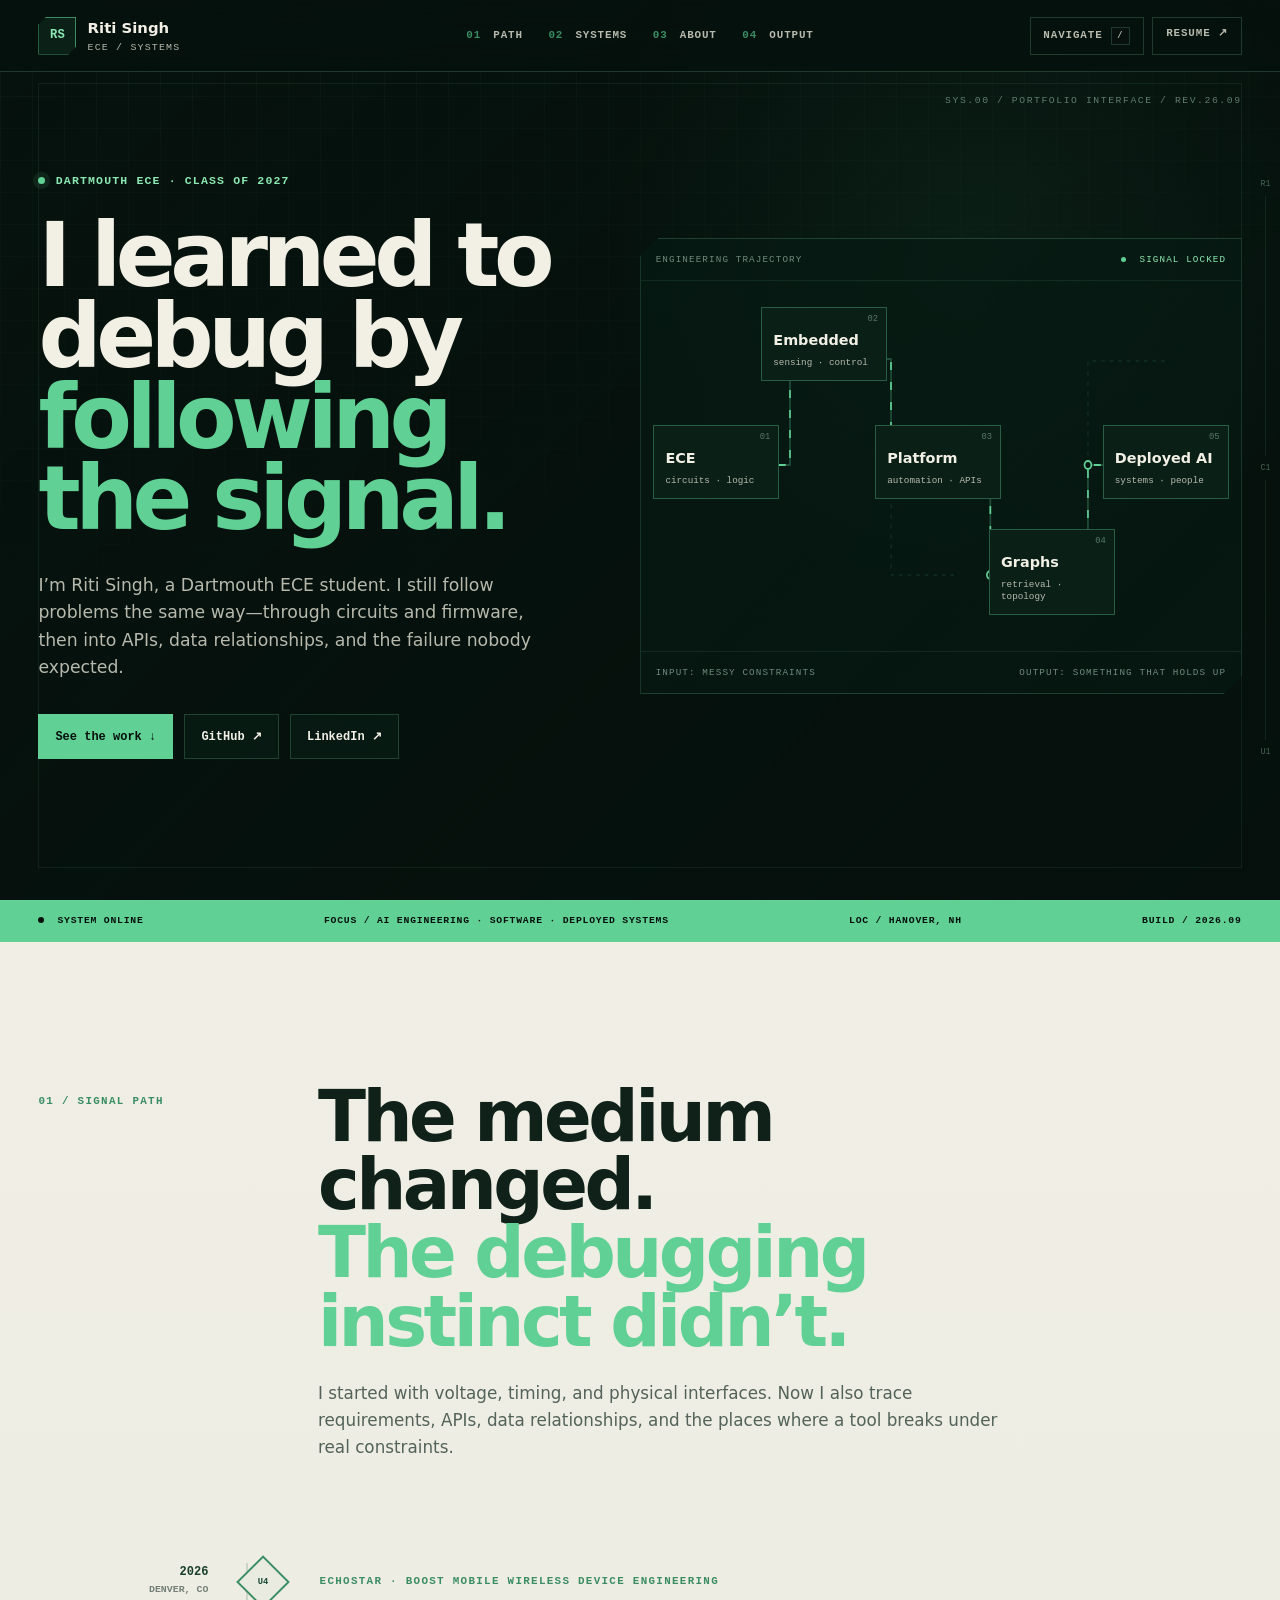
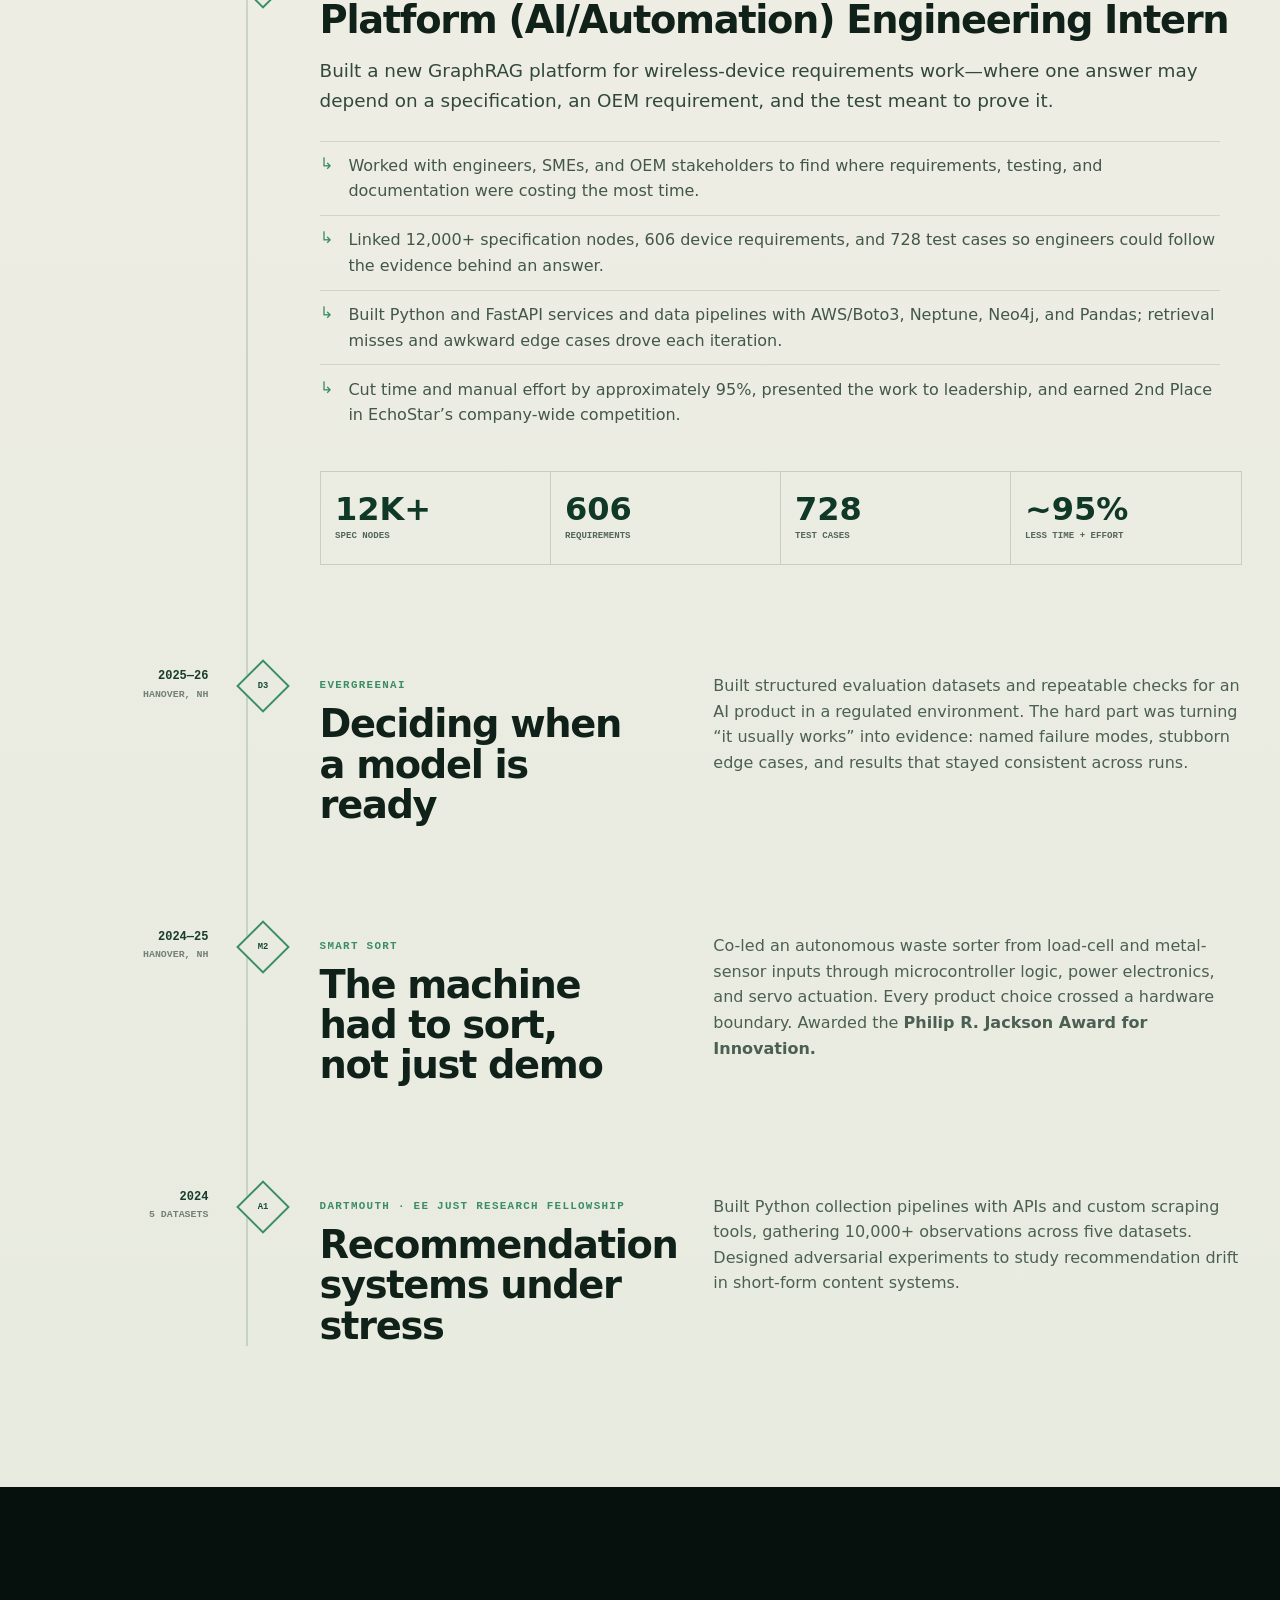
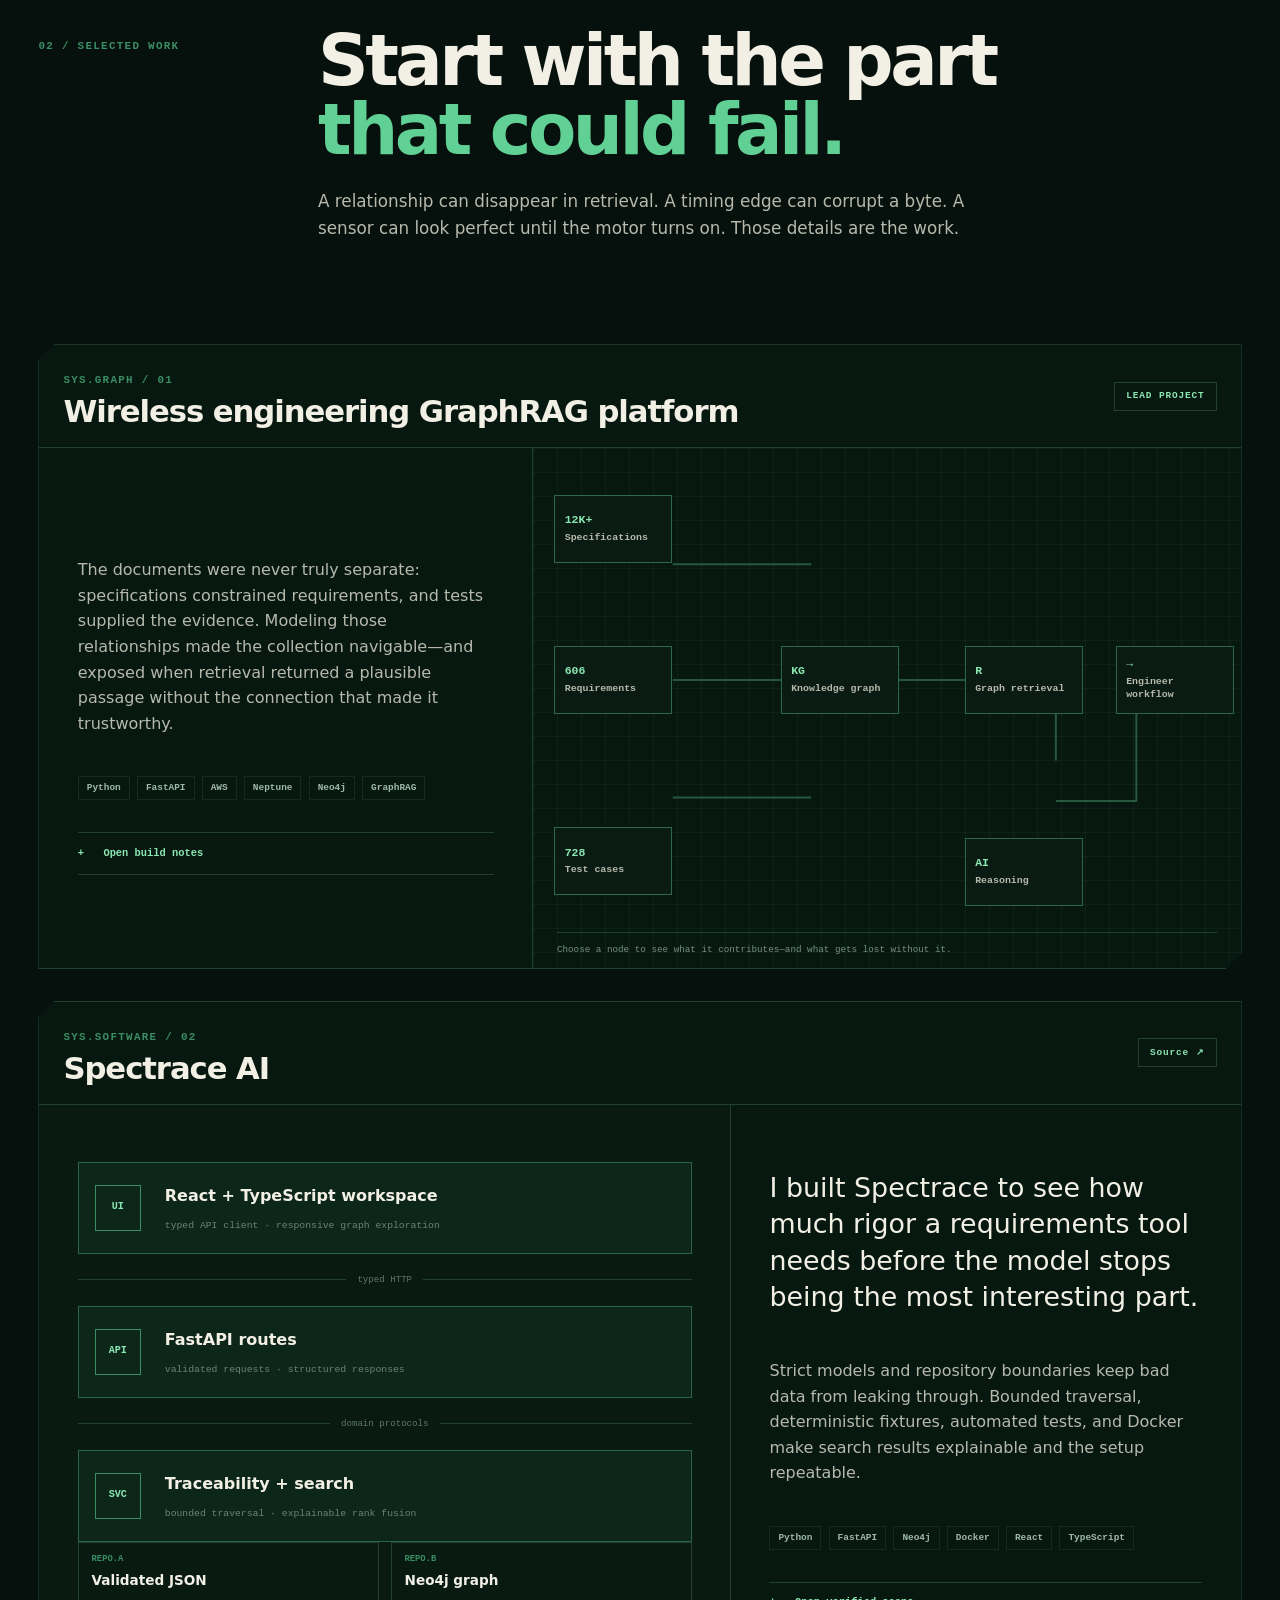
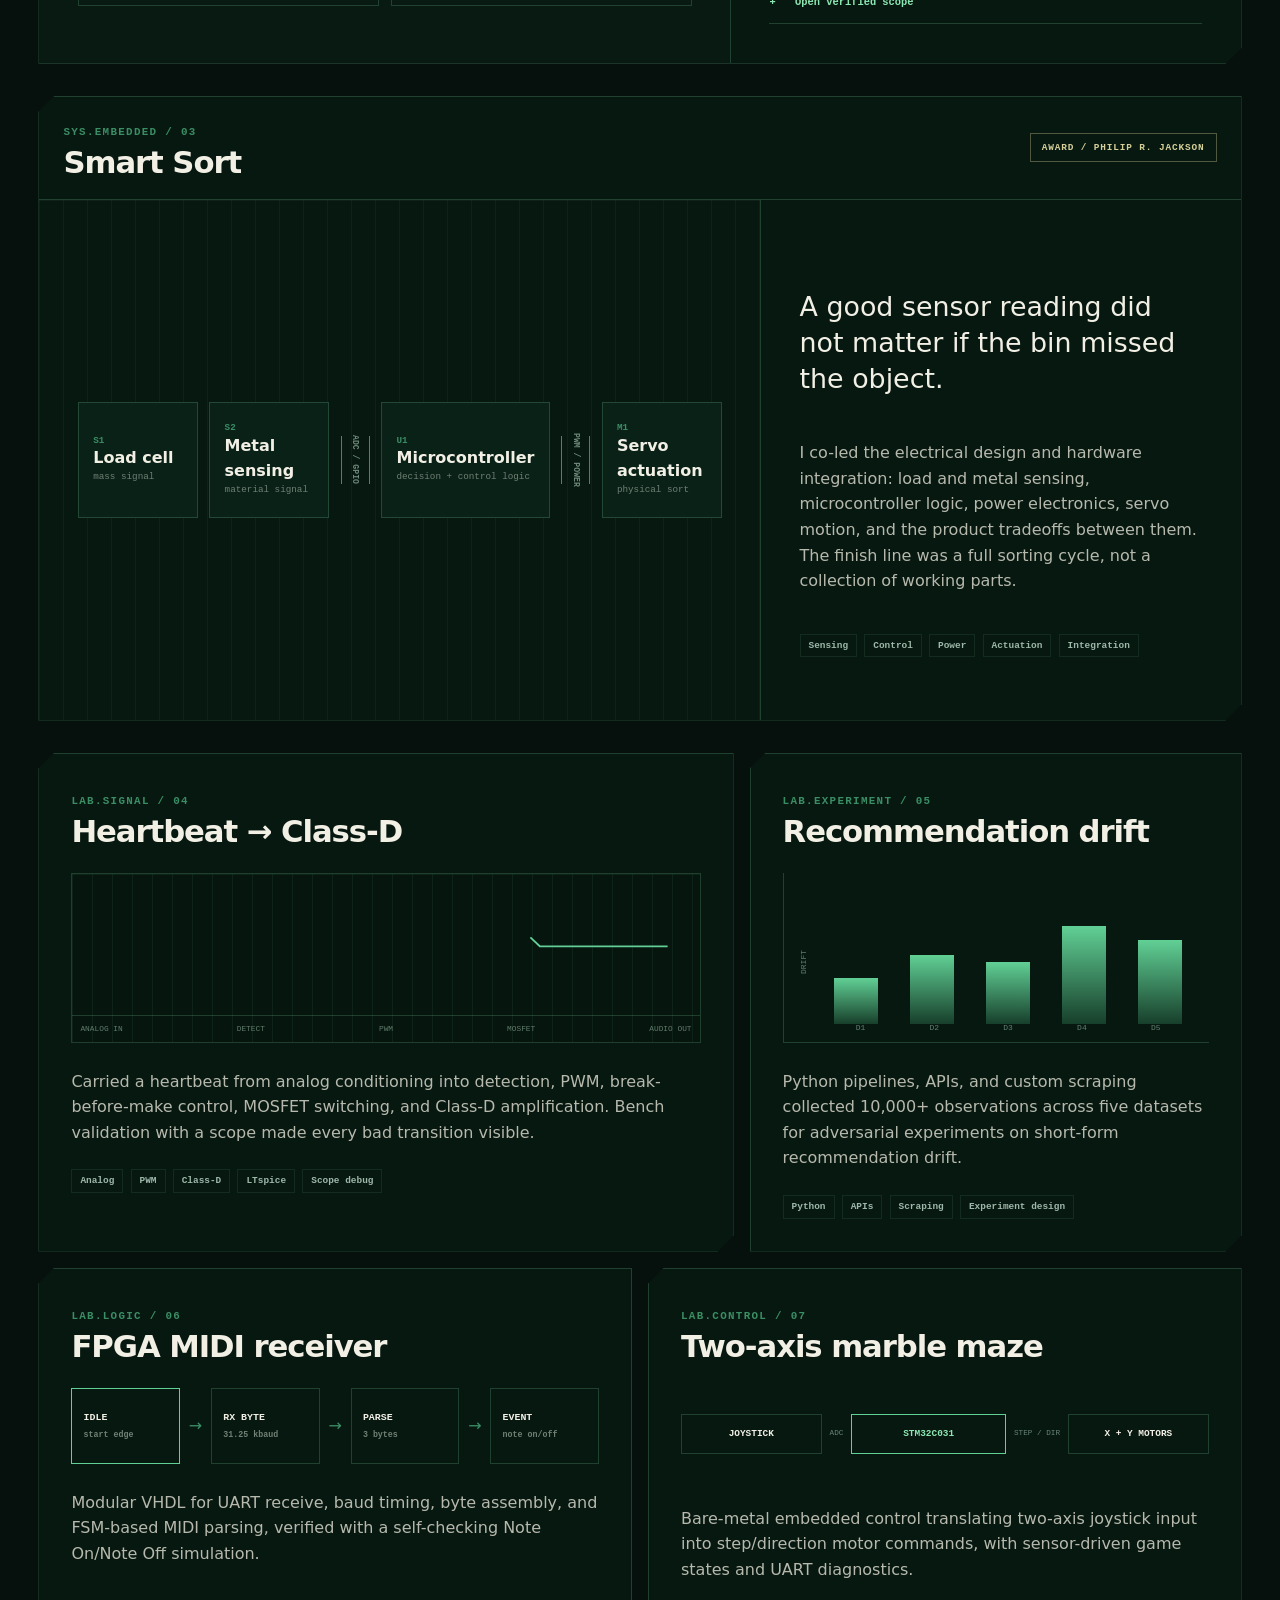
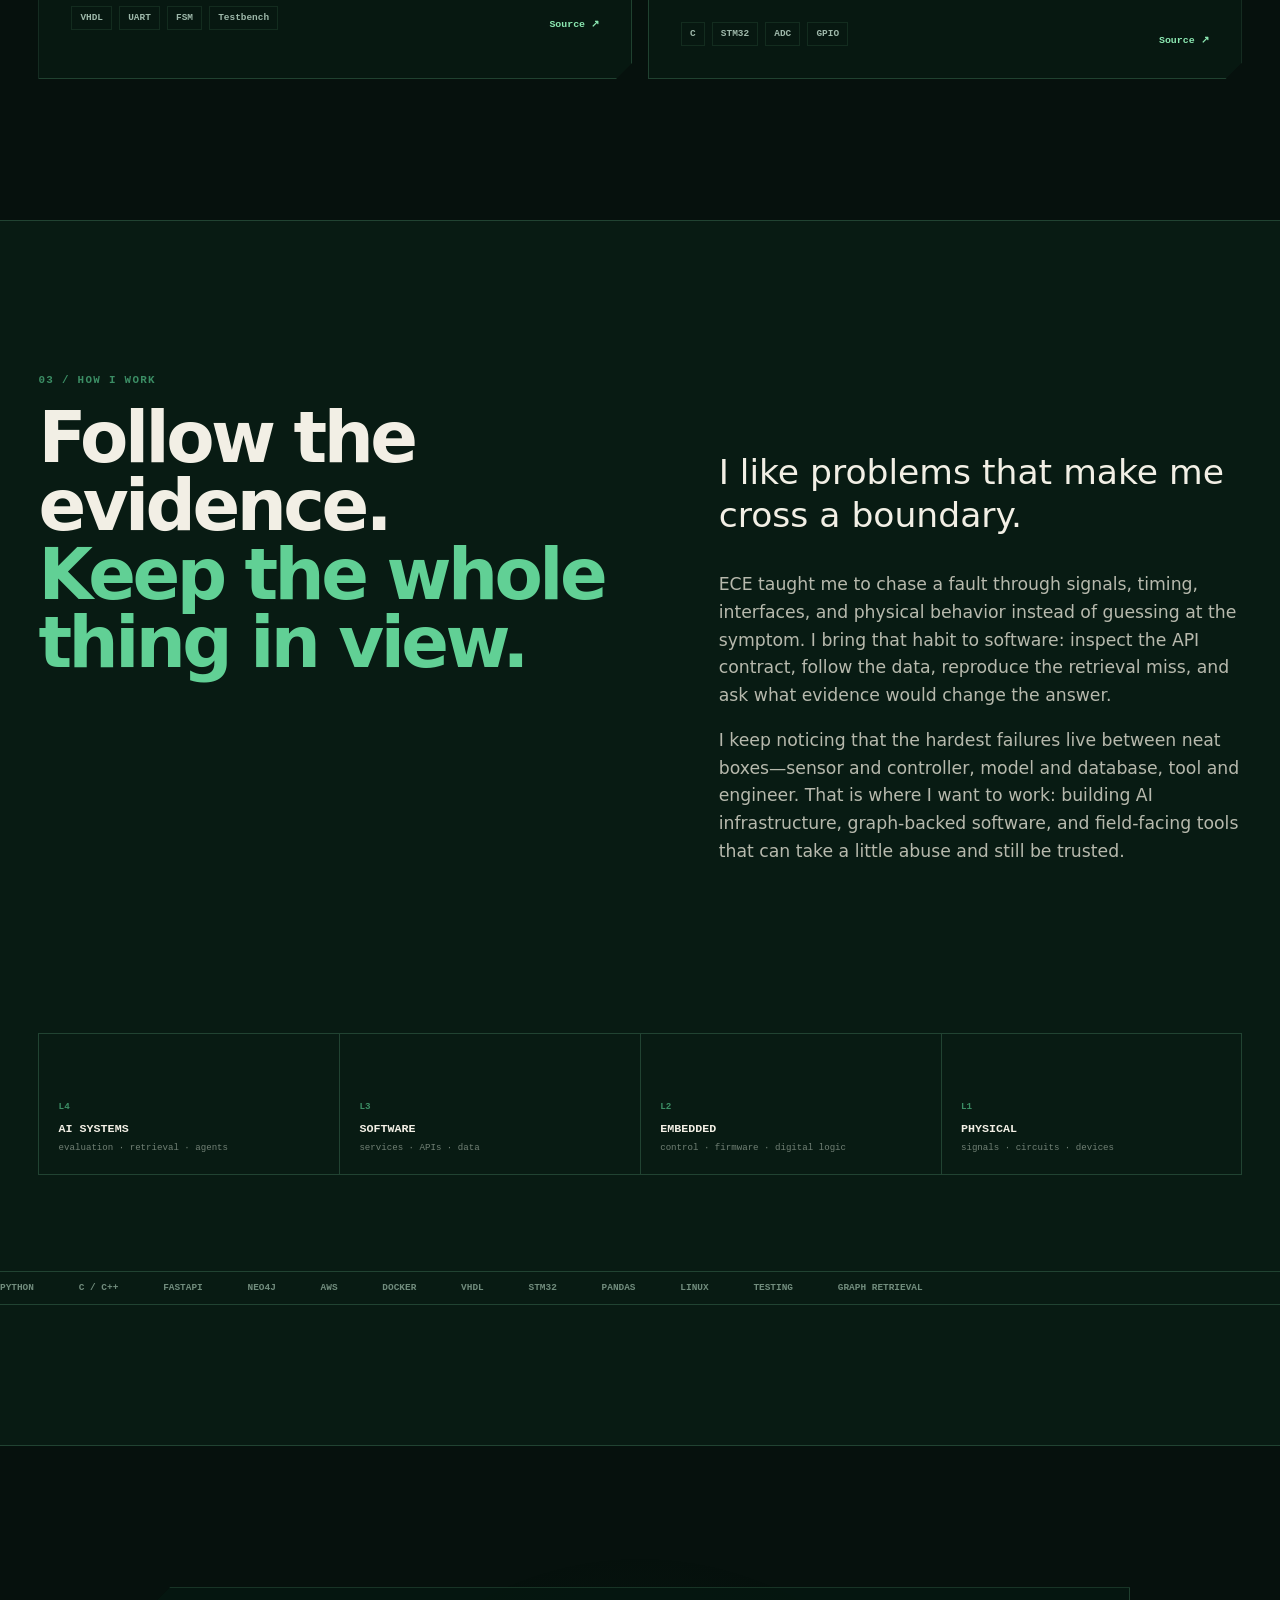
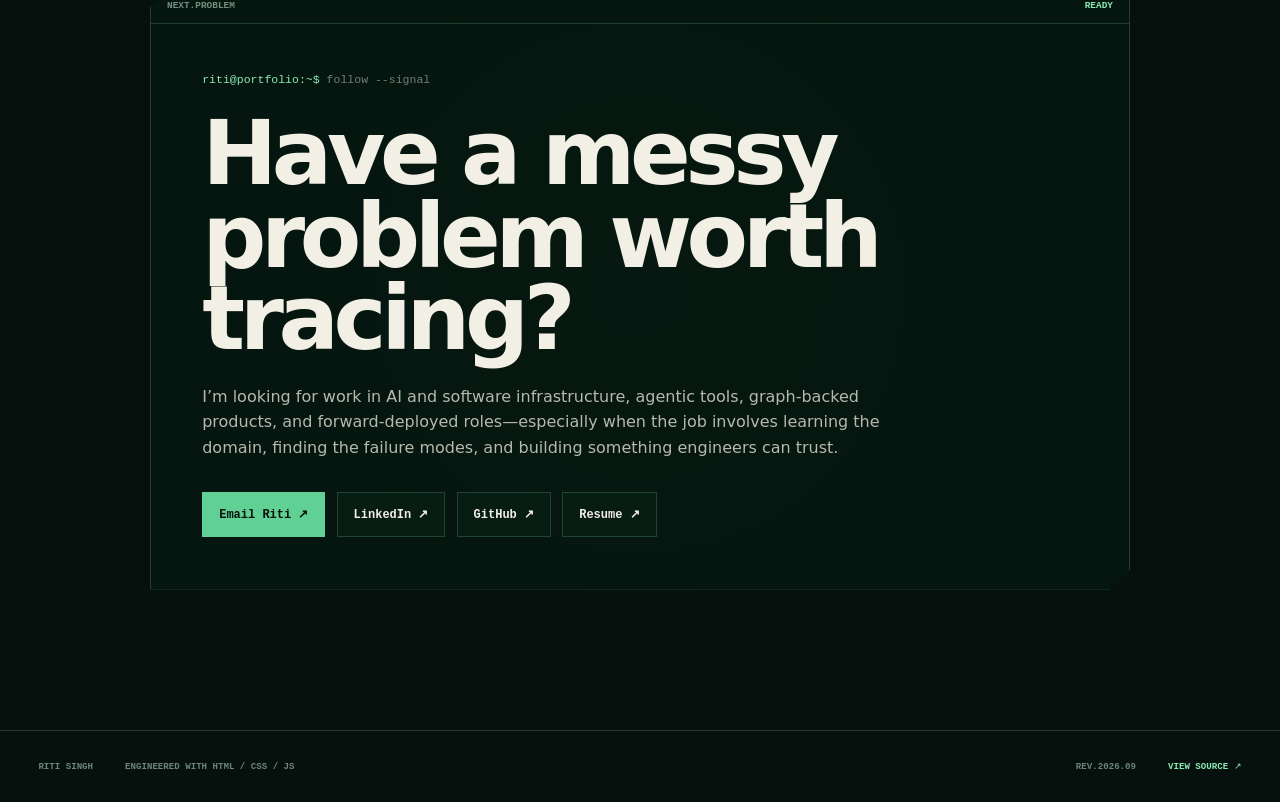
==== commit 10385b09: "Rewrite portfolio copy with a more specific voice" ====
--- a/index.html
+++ b/index.html
@@ -3,22 +3,22 @@
 <head>
   <meta charset="utf-8">
   <meta name="viewport" content="width=device-width, initial-scale=1">
-  <meta name="description" content="Riti Singh is a Dartmouth Electrical & Computer Engineering student building across circuits, embedded systems, graph infrastructure, and deployed AI.">
+  <meta name="description" content="Riti Singh is a Dartmouth ECE student who follows hard problems from circuit signals to software behavior, requirements, and retrieval failures.">
   <meta name="author" content="Riti Singh">
   <meta name="theme-color" content="#06110d">
   <meta property="og:type" content="website">
   <meta property="og:url" content="https://riti-singh.github.io/">
-  <meta property="og:title" content="Riti Singh | ECE to AI Systems">
-  <meta property="og:description" content="Circuits, embedded systems, graph infrastructure, and deployed AI engineering.">
+  <meta property="og:title" content="Riti Singh | Following the Signal">
+  <meta property="og:description" content="Circuits, embedded devices, software, and AI—debugged from the signal up.">
   <meta property="og:image" content="https://riti-singh.github.io/assets/img/og.png">
   <meta name="twitter:card" content="summary_large_image">
-  <meta name="twitter:title" content="Riti Singh | ECE to AI Systems">
-  <meta name="twitter:description" content="Circuits, embedded systems, graph infrastructure, and deployed AI engineering.">
+  <meta name="twitter:title" content="Riti Singh | Following the Signal">
+  <meta name="twitter:description" content="Circuits, embedded devices, software, and AI—debugged from the signal up.">
   <meta name="twitter:image" content="https://riti-singh.github.io/assets/img/og.png">
   <link rel="icon" href="assets/img/favicon/favicon.ico" sizes="any">
   <link rel="stylesheet" href="assets/css/portfolio.css">
   <script src="assets/js/portfolio.js" defer></script>
-  <title>Riti Singh | ECE to AI Systems</title>
+  <title>Riti Singh | Following the Signal</title>
 </head>
 <body>
   <a class="skip-link" href="#main-content">Skip to content</a>
@@ -34,9 +34,9 @@
       <div class="hero-layout">
         <div class="hero-intro">
           <p class="signal-label"><span class="status-dot"></span> Dartmouth ECE · Class of 2027</p>
-          <h1 id="hero-title">I trace hard problems across <em>abstraction layers.</em></h1>
-          <p class="hero-deck">I’m Riti Singh, an Electrical &amp; Computer Engineering student building intelligent systems across circuits, embedded hardware, software, graph infrastructure, and production AI.</p>
-          <div class="hero-actions" aria-label="Primary links"><a class="signal-button primary" href="#systems">Inspect the systems ↓</a><a class="signal-button" href="https://github.com/riti-singh" target="_blank" rel="noopener">GitHub ↗</a><a class="signal-button" href="https://www.linkedin.com/in/riti-k-singh/" target="_blank" rel="noopener">LinkedIn ↗</a></div>
+          <h1 id="hero-title">I learned to debug by <em>following the signal.</em></h1>
+          <p class="hero-deck">I’m Riti Singh, a Dartmouth ECE student. I still follow problems the same way—through circuits and firmware, then into APIs, data relationships, and the failure nobody expected.</p>
+          <div class="hero-actions" aria-label="Primary links"><a class="signal-button primary" href="#systems">See the work ↓</a><a class="signal-button" href="https://github.com/riti-singh" target="_blank" rel="noopener">GitHub ↗</a><a class="signal-button" href="https://www.linkedin.com/in/riti-k-singh/" target="_blank" rel="noopener">LinkedIn ↗</a></div>
         </div>
         <figure class="trajectory-board" aria-labelledby="trajectory-caption">
           <figcaption id="trajectory-caption"><span>ENGINEERING TRAJECTORY</span><span class="board-state"><i></i> SIGNAL LOCKED</span></figcaption>
@@ -44,7 +44,7 @@
             <a class="trajectory-node n1" href="#foundation"><span class="pin">01</span><strong>ECE</strong><small>circuits · logic</small></a><a class="trajectory-node n2" href="#foundation"><span class="pin">02</span><strong>Embedded</strong><small>sensing · control</small></a><a class="trajectory-node n3" href="#trajectory"><span class="pin">03</span><strong>Platform</strong><small>automation · APIs</small></a><a class="trajectory-node n4" href="#spectrace"><span class="pin">04</span><strong>Graphs</strong><small>retrieval · topology</small></a><a class="trajectory-node n5" href="#contact"><span class="pin">05</span><strong>Deployed AI</strong><small>systems · people</small></a>
             <svg class="trajectory-lines" viewBox="0 0 700 370" aria-hidden="true" preserveAspectRatio="none"><path class="trace-base" d="M82 184 H174 V78 H292 V184 H408 V294 H522 V184 H622"></path><path class="trace-live" d="M82 184 H174 V78 H292 V184 H408 V294 H522 V184 H622"></path><path class="branch" d="M292 184 V294 H365 M522 184 V80 H614"></path><circle cx="82" cy="184" r="4"></circle><circle cx="174" cy="78" r="4"></circle><circle cx="292" cy="184" r="4"></circle><circle cx="408" cy="294" r="4"></circle><circle cx="522" cy="184" r="4"></circle><circle cx="622" cy="184" r="4"></circle></svg>
           </div>
-          <div class="board-footer"><span>INPUT: REAL ENGINEERING CONSTRAINTS</span><span>OUTPUT: USEFUL SYSTEMS</span></div>
+          <div class="board-footer"><span>INPUT: MESSY CONSTRAINTS</span><span>OUTPUT: SOMETHING THAT HOLDS UP</span></div>
         </figure>
       </div>
       <div class="hero-rail" aria-hidden="true"><span>R1</span><i></i><span>C1</span><i></i><span>U1</span></div>
@@ -54,12 +54,12 @@
 
     <section class="trajectory-section observed-section" id="trajectory" aria-labelledby="trajectory-title" data-section="trajectory">
       <div class="section-shell">
-        <header class="section-heading reveal-item"><p class="section-index">01 / SIGNAL PATH</p><h2 id="trajectory-title">The work changed layers.<br><em>The systems thinking stayed.</em></h2><p>From hardware behavior to engineering workflows, I’m interested in finding the structure inside complicated systems—and making that structure useful to the people operating them.</p></header>
+        <header class="section-heading reveal-item"><p class="section-index">01 / SIGNAL PATH</p><h2 id="trajectory-title">The medium changed.<br><em>The debugging instinct didn’t.</em></h2><p>I started with voltage, timing, and physical interfaces. Now I also trace requirements, APIs, data relationships, and the places where a tool breaks under real constraints.</p></header>
         <div class="experience-path">
           <div class="path-line" aria-hidden="true"><span data-path-progress></span></div>
-          <article class="path-stop path-stop-featured reveal-item"><div class="path-marker"><span>U4</span></div><div class="path-meta"><span class="path-year">2026</span><span>DENVER, CO</span></div><div class="path-content"><p class="eyebrow">EchoStar · Boost Mobile Wireless Device Engineering</p><h3>Platform (AI/Automation) Engineering Intern</h3><p class="path-lead">Built a 0-to-1 AI-assisted engineering platform around GraphRAG, graph databases, retrieval, and real wireless-device engineering workflows.</p><ul class="compact-list"><li>Partnered with engineers, subject-matter experts, and OEM stakeholders to locate high-friction requirements, testing, and documentation work.</li><li>Connected 12,000+ specification nodes, 606 device requirements, and 728 test cases for context-aware technical reasoning and traceability.</li><li>Built Python and FastAPI services plus AWS/Boto3, Neptune, Neo4j, and Pandas data workflows; tested edge cases and retrieval failures iteratively.</li><li>Reduced workflow time and manual effort by approximately 95%, presented to engineering leadership, and earned 2nd Place in EchoStar’s company-wide competition.</li></ul><div class="metric-bus" aria-label="EchoStar project metrics"><span><strong>12K+</strong> SPEC NODES</span><span><strong>606</strong> REQUIREMENTS</span><span><strong>728</strong> TEST CASES</span><span><strong>~95%</strong> LESS TIME + EFFORT</span></div></div></article>
-          <article class="path-stop reveal-item"><div class="path-marker"><span>D3</span></div><div class="path-meta"><span class="path-year">2025—26</span><span>HANOVER, NH</span></div><div class="path-content split-content"><div><p class="eyebrow">EvergreenAI</p><h3>Production AI, evaluated like a system</h3></div><p>Developed structured evaluation datasets and repeatable validation workflows for production AI. Focused on failure-mode analysis, edge cases, reliability, consistency, and the evidence needed to judge production readiness in a regulated deployment environment.</p></div></article>
-          <article class="path-stop reveal-item"><div class="path-marker"><span>M2</span></div><div class="path-meta"><span class="path-year">2024—25</span><span>HANOVER, NH</span></div><div class="path-content split-content"><div><p class="eyebrow">Smart Sort</p><h3>One product, every engineering layer</h3></div><p>Co-led an autonomous waste-sorting system across electrical architecture, sensing, microcontrollers, control logic, electromechanical actuation, power electronics, system integration, and product decisions. Awarded the <strong>Philip R. Jackson Award for Innovation.</strong></p></div></article>
+          <article class="path-stop path-stop-featured reveal-item"><div class="path-marker"><span>U4</span></div><div class="path-meta"><span class="path-year">2026</span><span>DENVER, CO</span></div><div class="path-content"><p class="eyebrow">EchoStar · Boost Mobile Wireless Device Engineering</p><h3>Platform (AI/Automation) Engineering Intern</h3><p class="path-lead">Built a new GraphRAG platform for wireless-device requirements work—where one answer may depend on a specification, an OEM requirement, and the test meant to prove it.</p><ul class="compact-list"><li>Worked with engineers, SMEs, and OEM stakeholders to find where requirements, testing, and documentation were costing the most time.</li><li>Linked 12,000+ specification nodes, 606 device requirements, and 728 test cases so engineers could follow the evidence behind an answer.</li><li>Built Python and FastAPI services and data pipelines with AWS/Boto3, Neptune, Neo4j, and Pandas; retrieval misses and awkward edge cases drove each iteration.</li><li>Cut time and manual effort by approximately 95%, presented the work to leadership, and earned 2nd Place in EchoStar’s company-wide competition.</li></ul><div class="metric-bus" aria-label="EchoStar project metrics"><span><strong>12K+</strong> SPEC NODES</span><span><strong>606</strong> REQUIREMENTS</span><span><strong>728</strong> TEST CASES</span><span><strong>~95%</strong> LESS TIME + EFFORT</span></div></div></article>
+          <article class="path-stop reveal-item"><div class="path-marker"><span>D3</span></div><div class="path-meta"><span class="path-year">2025—26</span><span>HANOVER, NH</span></div><div class="path-content split-content"><div><p class="eyebrow">EvergreenAI</p><h3>Deciding when a model is ready</h3></div><p>Built structured evaluation datasets and repeatable checks for an AI product in a regulated environment. The hard part was turning “it usually works” into evidence: named failure modes, stubborn edge cases, and results that stayed consistent across runs.</p></div></article>
+          <article class="path-stop reveal-item"><div class="path-marker"><span>M2</span></div><div class="path-meta"><span class="path-year">2024—25</span><span>HANOVER, NH</span></div><div class="path-content split-content"><div><p class="eyebrow">Smart Sort</p><h3>The machine had to sort, not just demo</h3></div><p>Co-led an autonomous waste sorter from load-cell and metal-sensor inputs through microcontroller logic, power electronics, and servo actuation. Every product choice crossed a hardware boundary. Awarded the <strong>Philip R. Jackson Award for Innovation.</strong></p></div></article>
           <article class="path-stop reveal-item"><div class="path-marker"><span>A1</span></div><div class="path-meta"><span class="path-year">2024</span><span>5 DATASETS</span></div><div class="path-content split-content"><div><p class="eyebrow">Dartmouth · EE Just Research Fellowship</p><h3>Recommendation systems under stress</h3></div><p>Built Python collection pipelines with APIs and custom scraping tools, gathering 10,000+ observations across five datasets. Designed adversarial experiments to study recommendation drift in short-form content systems.</p></div></article>
         </div>
       </div>
@@ -67,16 +67,16 @@
 
     <section class="systems-section observed-section" id="systems" aria-labelledby="systems-title" data-section="systems">
       <div class="section-shell">
-        <header class="section-heading section-heading-wide reveal-item"><p class="section-index">02 / SYSTEMS</p><h2 id="systems-title">Different problems deserve<br><em>different diagrams.</em></h2><p>No six-card grid: each project is represented by the technical behavior that makes it interesting.</p></header>
+        <header class="section-heading section-heading-wide reveal-item"><p class="section-index">02 / SELECTED WORK</p><h2 id="systems-title">Start with the part<br><em>that could fail.</em></h2><p>A relationship can disappear in retrieval. A timing edge can corrupt a byte. A sensor can look perfect until the motor turns on. Those details are the work.</p></header>
 
-        <article class="system-module echostar-module reveal-item" aria-labelledby="echostar-title"><header class="module-header"><div><span class="module-id">SYS.GRAPH / 01</span><h3 id="echostar-title">Wireless engineering GraphRAG platform</h3></div><span class="module-state">LEAD SYSTEM</span></header><div class="module-grid echo-grid"><div class="module-copy"><p>Graph relationships turned disconnected technical artifacts into navigable engineering context. Retrieval supported analysis; the product goal was less time lost to traceability, repetition, and fragmented documentation.</p><div class="tech-line"><span>Python</span><span>FastAPI</span><span>AWS</span><span>Neptune</span><span>Neo4j</span><span>GraphRAG</span></div><details class="engineering-notes"><summary>Open engineering notes</summary><div><p><strong>Design pressure:</strong> answer technical questions without losing relationships between specifications, requirements, and test evidence.</p><p><strong>Validation:</strong> retrieval failure analysis, edge-case testing, data-structure refinement, and iterative review with engineers and SMEs.</p></div></details></div><div class="architecture architecture-graph" data-architecture><button type="button" class="arch-node specs" data-arch-node="specs"><span>12K+</span>Specifications</button><button type="button" class="arch-node graph" data-arch-node="graph"><span>KG</span>Knowledge graph</button><button type="button" class="arch-node req" data-arch-node="req"><span>606</span>Requirements</button><button type="button" class="arch-node tests" data-arch-node="tests"><span>728</span>Test cases</button><button type="button" class="arch-node retrieve" data-arch-node="retrieve"><span>R</span>Graph retrieval</button><button type="button" class="arch-node reason" data-arch-node="reason"><span>AI</span>Reasoning</button><button type="button" class="arch-node workflow" data-arch-node="workflow"><span>→</span>Engineer workflow</button><svg viewBox="0 0 760 420" aria-hidden="true" preserveAspectRatio="none"><path data-edge="specs graph" d="M114 78 H286"></path><path data-edge="req graph" d="M114 210 H286"></path><path data-edge="tests graph" d="M114 344 H286"></path><path data-edge="graph retrieve" d="M395 210 H490"></path><path data-edge="retrieve reason" d="M590 210 V302"></path><path data-edge="reason workflow" d="M590 348 H690 V210"></path></svg><p class="arch-readout" aria-live="polite" data-arch-readout>Focus a node to inspect the platform’s conceptual signal path.</p></div></div></article>
+        <article class="system-module echostar-module reveal-item" aria-labelledby="echostar-title"><header class="module-header"><div><span class="module-id">SYS.GRAPH / 01</span><h3 id="echostar-title">Wireless engineering GraphRAG platform</h3></div><span class="module-state">LEAD PROJECT</span></header><div class="module-grid echo-grid"><div class="module-copy"><p>The documents were never truly separate: specifications constrained requirements, and tests supplied the evidence. Modeling those relationships made the collection navigable—and exposed when retrieval returned a plausible passage without the connection that made it trustworthy.</p><div class="tech-line"><span>Python</span><span>FastAPI</span><span>AWS</span><span>Neptune</span><span>Neo4j</span><span>GraphRAG</span></div><details class="engineering-notes"><summary>Open build notes</summary><div><p><strong>Design pressure:</strong> answer a question without dropping the trail between the source specification, device requirement, and test evidence.</p><p><strong>How I checked it:</strong> chased retrieval misses, tested edge cases, refined the data model, and reviewed results with engineers and SMEs.</p></div></details></div><div class="architecture architecture-graph" data-architecture><button type="button" class="arch-node specs" data-arch-node="specs"><span>12K+</span>Specifications</button><button type="button" class="arch-node graph" data-arch-node="graph"><span>KG</span>Knowledge graph</button><button type="button" class="arch-node req" data-arch-node="req"><span>606</span>Requirements</button><button type="button" class="arch-node tests" data-arch-node="tests"><span>728</span>Test cases</button><button type="button" class="arch-node retrieve" data-arch-node="retrieve"><span>R</span>Graph retrieval</button><button type="button" class="arch-node reason" data-arch-node="reason"><span>AI</span>Reasoning</button><button type="button" class="arch-node workflow" data-arch-node="workflow"><span>→</span>Engineer workflow</button><svg viewBox="0 0 760 420" aria-hidden="true" preserveAspectRatio="none"><path data-edge="specs graph" d="M114 78 H286"></path><path data-edge="req graph" d="M114 210 H286"></path><path data-edge="tests graph" d="M114 344 H286"></path><path data-edge="graph retrieve" d="M395 210 H490"></path><path data-edge="retrieve reason" d="M590 210 V302"></path><path data-edge="reason workflow" d="M590 348 H690 V210"></path></svg><p class="arch-readout" aria-live="polite" data-arch-readout>Choose a node to see what it contributes—and what gets lost without it.</p></div></div></article>
 
-        <article class="system-module spectrace-module reveal-item" id="spectrace" aria-labelledby="spectrace-title"><header class="module-header"><div><span class="module-id">SYS.SOFTWARE / 02</span><h3 id="spectrace-title">Spectrace AI</h3></div><a class="module-link" href="https://github.com/riti-singh/spectrace-ai" target="_blank" rel="noopener">Source ↗</a></header><div class="module-grid spectrace-grid"><div class="software-stack" aria-label="Spectrace software architecture"><div class="stack-layer frontend"><span>UI</span><strong>React + TypeScript workspace</strong><small>typed API client · responsive graph exploration</small></div><div class="stack-connector"><i></i><code>typed HTTP</code><i></i></div><div class="stack-layer api"><span>API</span><strong>FastAPI route layer</strong><small>validated requests · structured responses</small></div><div class="stack-connector"><i></i><code>domain protocols</code><i></i></div><div class="stack-layer service"><span>SVC</span><strong>Traceability + retrieval services</strong><small>bounded traversal · explainable rank fusion</small></div><div class="stack-fork"><div><span>REPO.A</span><strong>Validated JSON</strong></div><div><span>REPO.B</span><strong>Neo4j graph</strong></div></div></div><div class="module-copy"><p class="large-copy">A production-oriented requirements traceability workspace built as a real software system—not a thin AI demo.</p><p>Strict models, repository/service boundaries, graph-backed data, bounded retrieval, deterministic evaluation fixtures, automated tests, and containerized infrastructure make the architecture inspectable and repeatable.</p><div class="tech-line"><span>Python</span><span>FastAPI</span><span>Neo4j</span><span>Docker</span><span>React</span><span>TypeScript</span></div><details class="engineering-notes"><summary>Open verified scope</summary><div><p>The public project uses a deterministic synthetic satellite-terminal dataset. It supports read-only traceability, graph analysis, lexical/semantic/graph retrieval, and a checked-in evaluation; it does not claim production users or deployment.</p></div></details></div></div></article>
+        <article class="system-module spectrace-module reveal-item" id="spectrace" aria-labelledby="spectrace-title"><header class="module-header"><div><span class="module-id">SYS.SOFTWARE / 02</span><h3 id="spectrace-title">Spectrace AI</h3></div><a class="module-link" href="https://github.com/riti-singh/spectrace-ai" target="_blank" rel="noopener">Source ↗</a></header><div class="module-grid spectrace-grid"><div class="software-stack" aria-label="Spectrace software architecture"><div class="stack-layer frontend"><span>UI</span><strong>React + TypeScript workspace</strong><small>typed API client · responsive graph exploration</small></div><div class="stack-connector"><i></i><code>typed HTTP</code><i></i></div><div class="stack-layer api"><span>API</span><strong>FastAPI routes</strong><small>validated requests · structured responses</small></div><div class="stack-connector"><i></i><code>domain protocols</code><i></i></div><div class="stack-layer service"><span>SVC</span><strong>Traceability + search</strong><small>bounded traversal · explainable rank fusion</small></div><div class="stack-fork"><div><span>REPO.A</span><strong>Validated JSON</strong></div><div><span>REPO.B</span><strong>Neo4j graph</strong></div></div></div><div class="module-copy"><p class="large-copy">I built Spectrace to see how much rigor a requirements tool needs before the model stops being the most interesting part.</p><p>Strict models and repository boundaries keep bad data from leaking through. Bounded traversal, deterministic fixtures, automated tests, and Docker make search results explainable and the setup repeatable.</p><div class="tech-line"><span>Python</span><span>FastAPI</span><span>Neo4j</span><span>Docker</span><span>React</span><span>TypeScript</span></div><details class="engineering-notes"><summary>Open verified scope</summary><div><p>The public project uses a deterministic synthetic satellite-terminal dataset. It supports read-only traceability, relationship analysis, lexical, semantic, and graph search, plus a checked-in evaluation. It does not claim a deployment or outside users.</p></div></details></div></div></article>
 
-        <article class="system-module smart-sort-module reveal-item" aria-labelledby="smart-sort-title"><header class="module-header"><div><span class="module-id">SYS.EMBEDDED / 03</span><h3 id="smart-sort-title">Smart Sort</h3></div><span class="module-state award">AWARD / PHILIP R. JACKSON</span></header><div class="module-grid sorter-grid"><div class="sorter-flow" aria-label="Smart Sort hardware block diagram"><div class="sort-item input"><span>S1</span><strong>Load cell</strong><small>mass signal</small></div><div class="sort-item input"><span>S2</span><strong>Metal sensing</strong><small>material signal</small></div><div class="sort-bus" aria-hidden="true"><i></i><b>ADC / GPIO</b><i></i></div><div class="sort-item control"><span>U1</span><strong>Microcontroller</strong><small>decision + control logic</small></div><div class="sort-bus" aria-hidden="true"><i></i><b>PWM / POWER</b><i></i></div><div class="sort-item output"><span>M1</span><strong>Servo actuation</strong><small>physical sort</small></div></div><div class="module-copy"><p class="large-copy">The point was never one clever subsystem. It was making the whole machine work.</p><p>Co-led electrical architecture, embedded sensing, microcontroller logic, electromechanical actuation, power electronics, product tradeoffs, and end-to-end integration.</p><div class="tech-line"><span>Sensing</span><span>Control</span><span>Power</span><span>Actuation</span><span>Integration</span></div></div></div></article>
+        <article class="system-module smart-sort-module reveal-item" aria-labelledby="smart-sort-title"><header class="module-header"><div><span class="module-id">SYS.EMBEDDED / 03</span><h3 id="smart-sort-title">Smart Sort</h3></div><span class="module-state award">AWARD / PHILIP R. JACKSON</span></header><div class="module-grid sorter-grid"><div class="sorter-flow" aria-label="Smart Sort hardware block diagram"><div class="sort-item input"><span>S1</span><strong>Load cell</strong><small>mass signal</small></div><div class="sort-item input"><span>S2</span><strong>Metal sensing</strong><small>material signal</small></div><div class="sort-bus" aria-hidden="true"><i></i><b>ADC / GPIO</b><i></i></div><div class="sort-item control"><span>U1</span><strong>Microcontroller</strong><small>decision + control logic</small></div><div class="sort-bus" aria-hidden="true"><i></i><b>PWM / POWER</b><i></i></div><div class="sort-item output"><span>M1</span><strong>Servo actuation</strong><small>physical sort</small></div></div><div class="module-copy"><p class="large-copy">A good sensor reading did not matter if the bin missed the object.</p><p>I co-led the electrical design and hardware integration: load and metal sensing, microcontroller logic, power electronics, servo motion, and the product tradeoffs between them. The finish line was a full sorting cycle, not a collection of working parts.</p><div class="tech-line"><span>Sensing</span><span>Control</span><span>Power</span><span>Actuation</span><span>Integration</span></div></div></div></article>
 
         <div class="foundation-grid" id="foundation">
-          <article class="foundation-module heartbeat-module reveal-item" aria-labelledby="heartbeat-title"><header><span class="module-id">LAB.SIGNAL / 04</span><h3 id="heartbeat-title">Heartbeat → Class-D</h3></header><div class="scope" aria-label="Animated heartbeat signal path"><div class="scope-grid"></div><svg viewBox="0 0 640 160" role="img" aria-label="Heartbeat waveform passing through signal conditioning and PWM stages"><path class="scope-trace" d="M0 82 H75 L87 78 L96 84 L108 81 L118 82 L128 44 L141 119 L154 68 L168 82 H236 L250 79 L262 85 L275 81 L284 82 L296 44 L309 119 L322 68 L338 82 H410 L421 79 L432 85 L445 82 L455 44 L467 119 L480 68 L495 82 H640"></path></svg><div class="scope-labels"><span>ANALOG IN</span><span>DETECT</span><span>PWM</span><span>MOSFET</span><span>AUDIO OUT</span></div></div><p>Mixed-signal path from analog conditioning and heartbeat detection through PWM, break-before-make control, MOSFET switching, Class-D amplification, and real-time bench validation.</p><div class="tech-line"><span>Analog</span><span>PWM</span><span>Class-D</span><span>LTspice</span><span>Scope debug</span></div></article>
+          <article class="foundation-module heartbeat-module reveal-item" aria-labelledby="heartbeat-title"><header><span class="module-id">LAB.SIGNAL / 04</span><h3 id="heartbeat-title">Heartbeat → Class-D</h3></header><div class="scope" aria-label="Animated heartbeat signal path"><div class="scope-grid"></div><svg viewBox="0 0 640 160" role="img" aria-label="Heartbeat waveform passing through signal conditioning and PWM stages"><path class="scope-trace" d="M0 82 H75 L87 78 L96 84 L108 81 L118 82 L128 44 L141 119 L154 68 L168 82 H236 L250 79 L262 85 L275 81 L284 82 L296 44 L309 119 L322 68 L338 82 H410 L421 79 L432 85 L445 82 L455 44 L467 119 L480 68 L495 82 H640"></path></svg><div class="scope-labels"><span>ANALOG IN</span><span>DETECT</span><span>PWM</span><span>MOSFET</span><span>AUDIO OUT</span></div></div><p>Carried a heartbeat from analog conditioning into detection, PWM, break-before-make control, MOSFET switching, and Class-D amplification. Bench validation with a scope made every bad transition visible.</p><div class="tech-line"><span>Analog</span><span>PWM</span><span>Class-D</span><span>LTspice</span><span>Scope debug</span></div></article>
           <article class="foundation-module research-module reveal-item" aria-labelledby="research-title"><header><span class="module-id">LAB.EXPERIMENT / 05</span><h3 id="research-title">Recommendation drift</h3></header><div class="experiment-viz" aria-label="Conceptual five-dataset recommendation experiment"><div class="axis-y"><span>DRIFT</span></div><div class="plot-bars" aria-hidden="true"><i style="--h:34%"></i><i style="--h:51%"></i><i style="--h:46%"></i><i style="--h:73%"></i><i style="--h:62%"></i></div><div class="plot-labels"><span>D1</span><span>D2</span><span>D3</span><span>D4</span><span>D5</span></div></div><p>Python pipelines, APIs, and custom scraping collected 10,000+ observations across five datasets for adversarial experiments on short-form recommendation drift.</p><div class="tech-line"><span>Python</span><span>APIs</span><span>Scraping</span><span>Experiment design</span></div></article>
           <article class="foundation-module midi-module reveal-item" aria-labelledby="midi-title"><header><span class="module-id">LAB.LOGIC / 06</span><h3 id="midi-title">FPGA MIDI receiver</h3></header><div class="fsm-viz" aria-label="MIDI receiver state machine"><div class="fsm-node active">IDLE<small>start edge</small></div><i aria-hidden="true">→</i><div class="fsm-node">RX BYTE<small>31.25 kbaud</small></div><i aria-hidden="true">→</i><div class="fsm-node">PARSE<small>3 bytes</small></div><i aria-hidden="true">→</i><div class="fsm-node">EVENT<small>note on/off</small></div></div><p>Modular VHDL for UART receive, baud timing, byte assembly, and FSM-based MIDI parsing, verified with a self-checking Note On/Note Off simulation.</p><div class="module-actions"><div class="tech-line"><span>VHDL</span><span>UART</span><span>FSM</span><span>Testbench</span></div><a href="https://github.com/riti-singh/FPGA-MIDI-reciever" target="_blank" rel="noopener">Source ↗</a></div></article>
           <article class="foundation-module maze-module reveal-item" aria-labelledby="maze-title"><header><span class="module-id">LAB.CONTROL / 07</span><h3 id="maze-title">Two-axis marble maze</h3></header><div class="maze-viz" aria-label="Joystick to STM32 to two-axis motor control"><span>JOYSTICK</span><i>ADC</i><strong>STM32C031</strong><i>STEP / DIR</i><span>X + Y MOTORS</span></div><p>Bare-metal embedded control translating two-axis joystick input into step/direction motor commands, with sensor-driven game states and UART diagnostics.</p><div class="module-actions"><div class="tech-line"><span>C</span><span>STM32</span><span>ADC</span><span>GPIO</span></div><a href="https://github.com/riti-singh/2x2-axis-tilt-maze" target="_blank" rel="noopener">Source ↗</a></div></article>
@@ -84,12 +84,12 @@
       </div>
     </section>
 
-    <section class="about-section observed-section" id="about" aria-labelledby="about-title" data-section="about"><div class="section-shell about-layout"><header class="section-heading reveal-item"><p class="section-index">03 / OPERATING PRINCIPLE</p><h2 id="about-title">Understand the system.<br><em>Understand its users.</em></h2></header><div class="about-copy reveal-item"><p class="about-lead">I like understanding systems across abstraction layers.</p><p>My ECE background taught me to follow signals, timing, interfaces, and failure modes all the way down. Software and AI engineering extended the same instinct into APIs, data models, retrieval systems, evaluation, and the workflows around them.</p><p>I’m increasingly drawn to technically difficult problems where software must meet real users and real engineering systems—especially AI infrastructure, agentic systems, graph-based software, and forward-deployed engineering.</p></div><aside class="layer-stack reveal-item" aria-label="Technical layers"><div><span>L4</span><strong>AI SYSTEMS</strong><small>evaluation · retrieval · agents</small></div><div><span>L3</span><strong>SOFTWARE</strong><small>services · APIs · data</small></div><div><span>L2</span><strong>EMBEDDED</strong><small>control · firmware · digital logic</small></div><div><span>L1</span><strong>PHYSICAL</strong><small>signals · circuits · devices</small></div></aside></div><div class="toolchain" aria-label="Technical toolkit"><span>PYTHON</span><span>C / C++</span><span>FASTAPI</span><span>NEO4J</span><span>AWS</span><span>DOCKER</span><span>VHDL</span><span>STM32</span><span>PANDAS</span><span>LINUX</span><span>TESTING</span><span>GRAPH RETRIEVAL</span></div></section>
+    <section class="about-section observed-section" id="about" aria-labelledby="about-title" data-section="about"><div class="section-shell about-layout"><header class="section-heading reveal-item"><p class="section-index">03 / HOW I WORK</p><h2 id="about-title">Follow the evidence.<br><em>Keep the whole thing in view.</em></h2></header><div class="about-copy reveal-item"><p class="about-lead">I like problems that make me cross a boundary.</p><p>ECE taught me to chase a fault through signals, timing, interfaces, and physical behavior instead of guessing at the symptom. I bring that habit to software: inspect the API contract, follow the data, reproduce the retrieval miss, and ask what evidence would change the answer.</p><p>I keep noticing that the hardest failures live between neat boxes—sensor and controller, model and database, tool and engineer. That is where I want to work: building AI infrastructure, graph-backed software, and field-facing tools that can take a little abuse and still be trusted.</p></div><aside class="layer-stack reveal-item" aria-label="Technical layers"><div><span>L4</span><strong>AI SYSTEMS</strong><small>evaluation · retrieval · agents</small></div><div><span>L3</span><strong>SOFTWARE</strong><small>services · APIs · data</small></div><div><span>L2</span><strong>EMBEDDED</strong><small>control · firmware · digital logic</small></div><div><span>L1</span><strong>PHYSICAL</strong><small>signals · circuits · devices</small></div></aside></div><div class="toolchain" aria-label="Technical toolkit"><span>PYTHON</span><span>C / C++</span><span>FASTAPI</span><span>NEO4J</span><span>AWS</span><span>DOCKER</span><span>VHDL</span><span>STM32</span><span>PANDAS</span><span>LINUX</span><span>TESTING</span><span>GRAPH RETRIEVAL</span></div></section>
 
-    <section class="contact-section observed-section" id="contact" aria-labelledby="contact-title" data-section="contact"><div class="section-shell contact-layout"><div class="contact-terminal reveal-item"><div class="terminal-bar"><span>OUTPUT.CONSOLE</span><span>READY</span></div><p><span class="prompt">riti@portfolio:~$</span> next --problem</p><h2 id="contact-title">Building something technically difficult?</h2><p class="contact-copy">I’m looking for AI engineering, software engineering, AI infrastructure, agentic systems, graph systems, and forward-deployed work where technical depth has to become something people can actually use.</p><div class="contact-actions"><a class="signal-button primary" href="mailto:riti.k.singh.27@dartmouth.edu">Email Riti ↗</a><a class="signal-button" href="https://www.linkedin.com/in/riti-k-singh/" target="_blank" rel="noopener">LinkedIn ↗</a><a class="signal-button" href="https://github.com/riti-singh" target="_blank" rel="noopener">GitHub ↗</a><a class="signal-button" href="assets/resume/Riti_Singh_Resume_26F.pdf" target="_blank" rel="noopener">Resume ↗</a></div></div></div></section>
+    <section class="contact-section observed-section" id="contact" aria-labelledby="contact-title" data-section="contact"><div class="section-shell contact-layout"><div class="contact-terminal reveal-item"><div class="terminal-bar"><span>NEXT.PROBLEM</span><span>READY</span></div><p><span class="prompt">riti@portfolio:~$</span> follow --signal</p><h2 id="contact-title">Have a messy problem worth tracing?</h2><p class="contact-copy">I’m looking for work in AI and software infrastructure, agentic tools, graph-backed products, and forward-deployed roles—especially when the job involves learning the domain, finding the failure modes, and building something engineers can trust.</p><div class="contact-actions"><a class="signal-button primary" href="mailto:riti.k.singh.27@dartmouth.edu">Email Riti ↗</a><a class="signal-button" href="https://www.linkedin.com/in/riti-k-singh/" target="_blank" rel="noopener">LinkedIn ↗</a><a class="signal-button" href="https://github.com/riti-singh" target="_blank" rel="noopener">GitHub ↗</a><a class="signal-button" href="assets/resume/Riti_Singh_Resume_26F.pdf" target="_blank" rel="noopener">Resume ↗</a></div></div></div></section>
   </main>
 
   <footer class="site-footer"><div><span>RITI SINGH</span><span>ENGINEERED WITH HTML / CSS / JS</span></div><div><span>REV.2026.09</span><a href="https://github.com/riti-singh/riti-singh.github.io" target="_blank" rel="noopener">VIEW SOURCE ↗</a></div></footer>
-  <dialog class="command-menu" data-command-dialog aria-labelledby="command-title"><form method="dialog"><header><div><span>CMD.K</span><h2 id="command-title">Route through the system</h2></div><button value="cancel" aria-label="Close command menu">ESC</button></header><div class="command-list"><a href="#trajectory" data-command-link><span>01</span><strong>Trace the engineering path</strong><kbd>G P</kbd></a><a href="#systems" data-command-link><span>02</span><strong>Inspect selected systems</strong><kbd>G S</kbd></a><a href="#spectrace" data-command-link><span>03</span><strong>Open Spectrace</strong><kbd>G X</kbd></a><a href="#about" data-command-link><span>04</span><strong>Read operating principle</strong><kbd>G A</kbd></a><a href="#contact" data-command-link><span>05</span><strong>Make contact</strong><kbd>G C</kbd></a></div><p class="command-help">Press <kbd>/</kbd> anywhere to open this menu. Try <kbd>G</kbd> then <kbd>S</kbd>.</p></form></dialog>
+  <dialog class="command-menu" data-command-dialog aria-labelledby="command-title"><form method="dialog"><header><div><span>CMD.K</span><h2 id="command-title">Where do you want to go?</h2></div><button value="cancel" aria-label="Close command menu">ESC</button></header><div class="command-list"><a href="#trajectory" data-command-link><span>01</span><strong>Follow the path</strong><kbd>G P</kbd></a><a href="#systems" data-command-link><span>02</span><strong>See selected work</strong><kbd>G S</kbd></a><a href="#spectrace" data-command-link><span>03</span><strong>Open Spectrace</strong><kbd>G X</kbd></a><a href="#about" data-command-link><span>04</span><strong>How I work</strong><kbd>G A</kbd></a><a href="#contact" data-command-link><span>05</span><strong>Get in touch</strong><kbd>G C</kbd></a></div><p class="command-help">Press <kbd>/</kbd> anywhere to open this menu. Try <kbd>G</kbd> then <kbd>S</kbd>.</p></form></dialog>
 </body>
 </html>
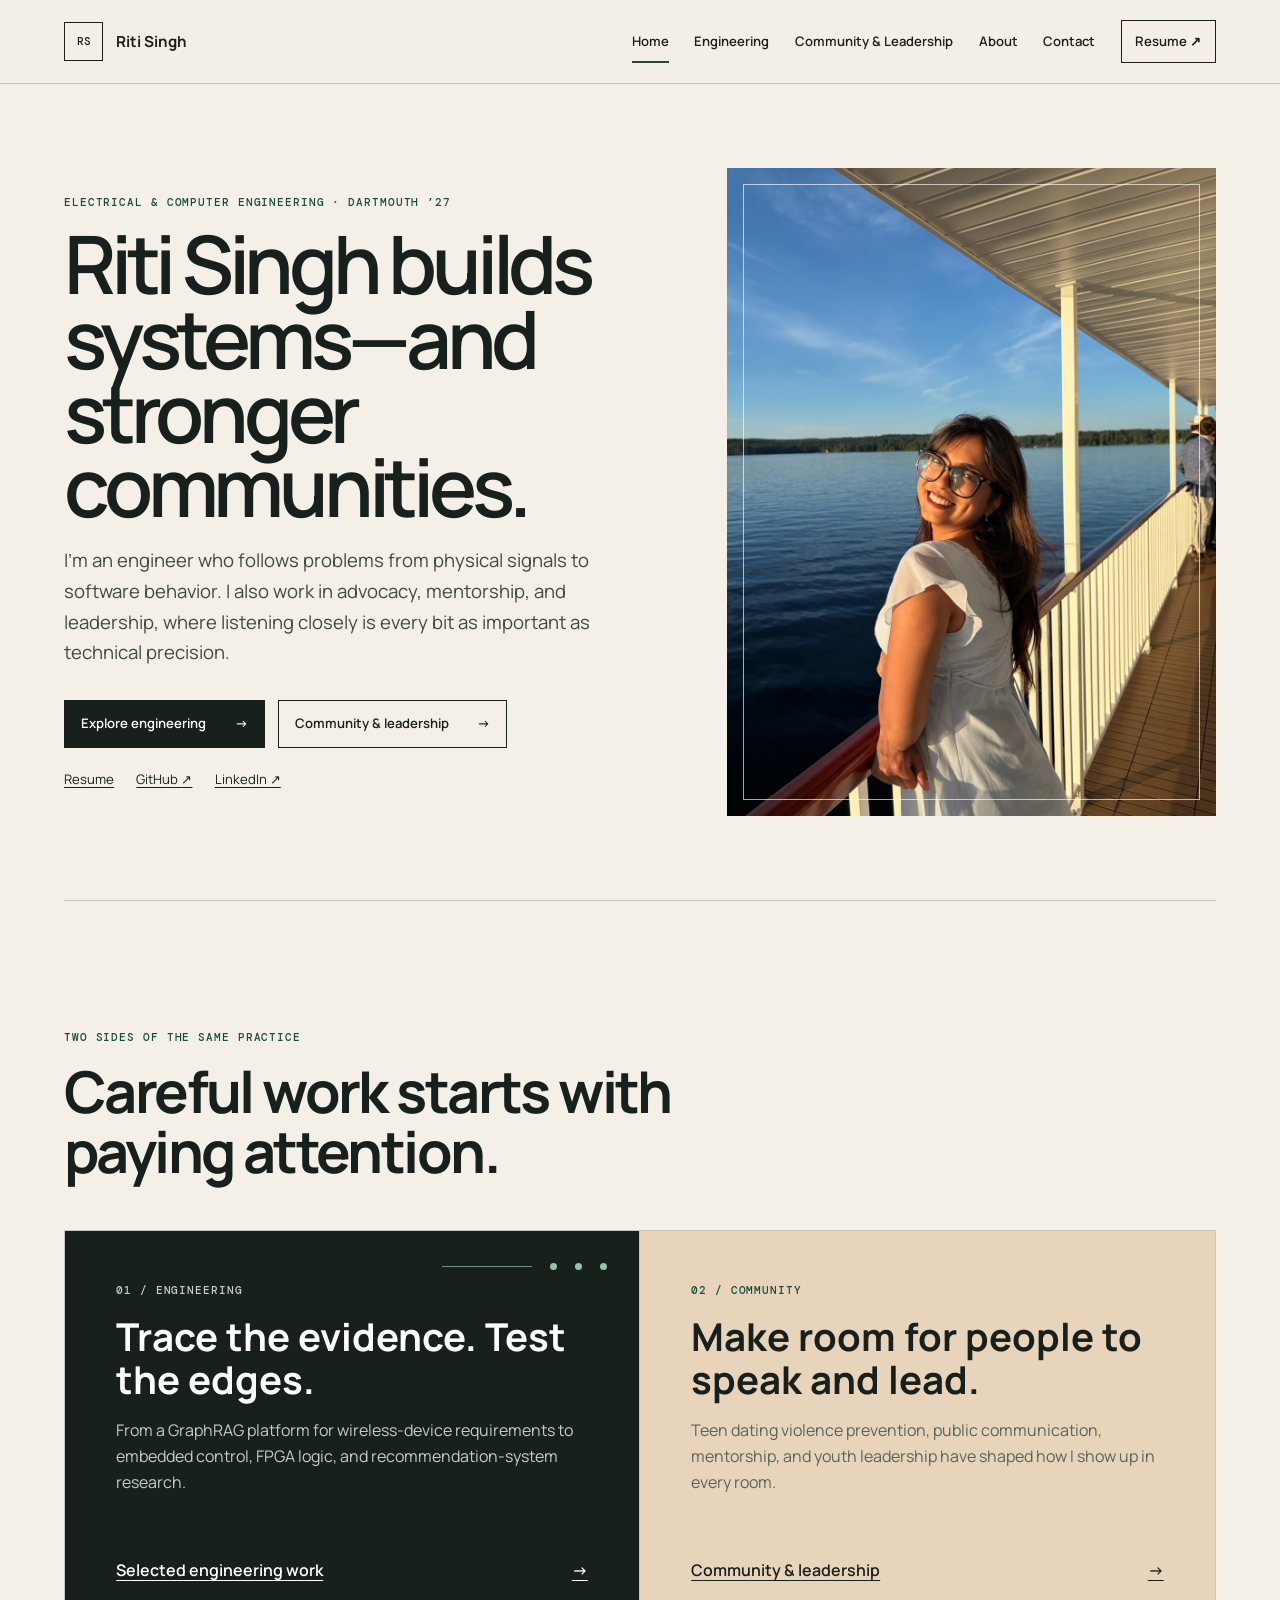
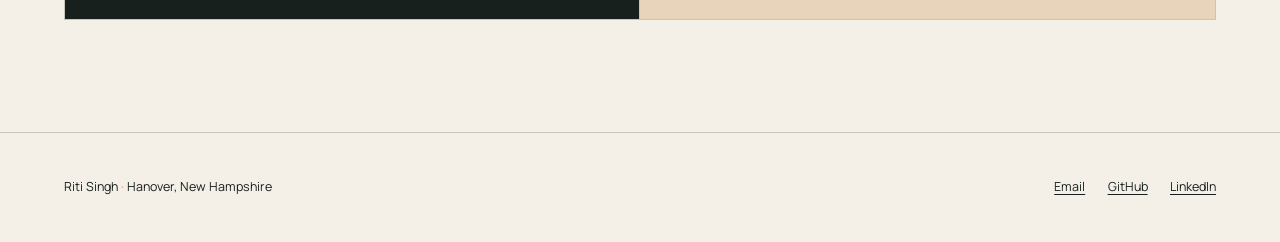
==== commit ba5d6e2a: "Build multipage engineering and community portfolio" ====
--- a/index.html
+++ b/index.html
@@ -1,95 +1,109 @@
 <!doctype html>
 <html lang="en">
 <head>
-  <meta charset="utf-8">
-  <meta name="viewport" content="width=device-width, initial-scale=1">
-  <meta name="description" content="Riti Singh is a Dartmouth ECE student who follows hard problems from circuit signals to software behavior, requirements, and retrieval failures.">
-  <meta name="author" content="Riti Singh">
-  <meta name="theme-color" content="#06110d">
-  <meta property="og:type" content="website">
-  <meta property="og:url" content="https://riti-singh.github.io/">
-  <meta property="og:title" content="Riti Singh | Following the Signal">
-  <meta property="og:description" content="Circuits, embedded devices, software, and AI—debugged from the signal up.">
-  <meta property="og:image" content="https://riti-singh.github.io/assets/img/og.png">
-  <meta name="twitter:card" content="summary_large_image">
-  <meta name="twitter:title" content="Riti Singh | Following the Signal">
-  <meta name="twitter:description" content="Circuits, embedded devices, software, and AI—debugged from the signal up.">
-  <meta name="twitter:image" content="https://riti-singh.github.io/assets/img/og.png">
-  <link rel="icon" href="assets/img/favicon/favicon.ico" sizes="any">
-  <link rel="stylesheet" href="assets/css/portfolio.css">
-  <script src="assets/js/portfolio.js" defer></script>
-  <title>Riti Singh | Following the Signal</title>
+<meta charset="utf-8">
+<meta name="viewport" content="width=device-width, initial-scale=1">
+<meta name="description" content="Riti Singh is an electrical and computer engineering student building rigorous systems and contributing through advocacy, mentorship, and community leadership.">
+<link rel="canonical" href="https://riti-singh.github.io/">
+<meta name="theme-color" content="#f4efe7">
+<meta property="og:type" content="website">
+<meta property="og:url" content="https://riti-singh.github.io/">
+<meta property="og:title" content="Riti Singh | Engineer, advocate, mentor">
+<meta property="og:description" content="Engineering work and community leadership, approached with care and rigor.">
+<meta property="og:image" content="https://riti-singh.github.io/assets/img/og.png">
+<meta name="twitter:card" content="summary_large_image">
+<meta name="twitter:image" content="https://riti-singh.github.io/assets/img/og.png">
+<link rel="icon" href="assets/img/favicon/favicon.ico">
+<link rel="stylesheet" href="assets/css/portfolio.css">
+<script src="assets/js/portfolio.js" defer>
+</script>
+<title>Riti Singh | Engineer, advocate, mentor</title>
 </head>
 <body>
-  <a class="skip-link" href="#main-content">Skip to content</a>
-  <header class="system-nav">
-    <a class="wordmark" href="#top" aria-label="Riti Singh — back to top"><span class="wordmark-chip">RS</span><span><strong>Riti Singh</strong><small>ECE / SYSTEMS</small></span></a>
-    <nav aria-label="Primary navigation"><a href="#trajectory" data-nav-link><span>01</span> Path</a><a href="#systems" data-nav-link><span>02</span> Systems</a><a href="#about" data-nav-link><span>03</span> About</a><a href="#contact" data-nav-link><span>04</span> Output</a></nav>
-    <div class="nav-tools"><button class="command-trigger" type="button" data-command-open aria-label="Open site command menu"><span>Navigate</span><kbd>/</kbd></button><a class="nav-resume" href="assets/resume/Riti_Singh_Resume_26F.pdf" target="_blank" rel="noopener">Resume ↗</a></div>
-  </header>
-
-  <main id="main-content">
-    <section class="signal-hero observed-section" id="top" aria-labelledby="hero-title" data-section="top">
-      <div class="hero-annotation" aria-hidden="true">SYS.00 / PORTFOLIO INTERFACE / REV.26.09</div>
-      <div class="hero-layout">
-        <div class="hero-intro">
-          <p class="signal-label"><span class="status-dot"></span> Dartmouth ECE · Class of 2027</p>
-          <h1 id="hero-title">I learned to debug by <em>following the signal.</em></h1>
-          <p class="hero-deck">I’m Riti Singh, a Dartmouth ECE student. I still follow problems the same way—through circuits and firmware, then into APIs, data relationships, and the failure nobody expected.</p>
-          <div class="hero-actions" aria-label="Primary links"><a class="signal-button primary" href="#systems">See the work ↓</a><a class="signal-button" href="https://github.com/riti-singh" target="_blank" rel="noopener">GitHub ↗</a><a class="signal-button" href="https://www.linkedin.com/in/riti-k-singh/" target="_blank" rel="noopener">LinkedIn ↗</a></div>
-        </div>
-        <figure class="trajectory-board" aria-labelledby="trajectory-caption">
-          <figcaption id="trajectory-caption"><span>ENGINEERING TRAJECTORY</span><span class="board-state"><i></i> SIGNAL LOCKED</span></figcaption>
-          <div class="trajectory-track" aria-label="Electrical and computer engineering to deployed AI systems">
-            <a class="trajectory-node n1" href="#foundation"><span class="pin">01</span><strong>ECE</strong><small>circuits · logic</small></a><a class="trajectory-node n2" href="#foundation"><span class="pin">02</span><strong>Embedded</strong><small>sensing · control</small></a><a class="trajectory-node n3" href="#trajectory"><span class="pin">03</span><strong>Platform</strong><small>automation · APIs</small></a><a class="trajectory-node n4" href="#spectrace"><span class="pin">04</span><strong>Graphs</strong><small>retrieval · topology</small></a><a class="trajectory-node n5" href="#contact"><span class="pin">05</span><strong>Deployed AI</strong><small>systems · people</small></a>
-            <svg class="trajectory-lines" viewBox="0 0 700 370" aria-hidden="true" preserveAspectRatio="none"><path class="trace-base" d="M82 184 H174 V78 H292 V184 H408 V294 H522 V184 H622"></path><path class="trace-live" d="M82 184 H174 V78 H292 V184 H408 V294 H522 V184 H622"></path><path class="branch" d="M292 184 V294 H365 M522 184 V80 H614"></path><circle cx="82" cy="184" r="4"></circle><circle cx="174" cy="78" r="4"></circle><circle cx="292" cy="184" r="4"></circle><circle cx="408" cy="294" r="4"></circle><circle cx="522" cy="184" r="4"></circle><circle cx="622" cy="184" r="4"></circle></svg>
-          </div>
-          <div class="board-footer"><span>INPUT: MESSY CONSTRAINTS</span><span>OUTPUT: SOMETHING THAT HOLDS UP</span></div>
-        </figure>
-      </div>
-      <div class="hero-rail" aria-hidden="true"><span>R1</span><i></i><span>C1</span><i></i><span>U1</span></div>
-    </section>
-
-    <aside class="status-strip" aria-label="Portfolio system status"><span><i></i> SYSTEM ONLINE</span><span>FOCUS / AI ENGINEERING · SOFTWARE · DEPLOYED SYSTEMS</span><span>LOC / HANOVER, NH</span><span>BUILD / 2026.09</span></aside>
-
-    <section class="trajectory-section observed-section" id="trajectory" aria-labelledby="trajectory-title" data-section="trajectory">
-      <div class="section-shell">
-        <header class="section-heading reveal-item"><p class="section-index">01 / SIGNAL PATH</p><h2 id="trajectory-title">The medium changed.<br><em>The debugging instinct didn’t.</em></h2><p>I started with voltage, timing, and physical interfaces. Now I also trace requirements, APIs, data relationships, and the places where a tool breaks under real constraints.</p></header>
-        <div class="experience-path">
-          <div class="path-line" aria-hidden="true"><span data-path-progress></span></div>
-          <article class="path-stop path-stop-featured reveal-item"><div class="path-marker"><span>U4</span></div><div class="path-meta"><span class="path-year">2026</span><span>DENVER, CO</span></div><div class="path-content"><p class="eyebrow">EchoStar · Boost Mobile Wireless Device Engineering</p><h3>Platform (AI/Automation) Engineering Intern</h3><p class="path-lead">Built a new GraphRAG platform for wireless-device requirements work—where one answer may depend on a specification, an OEM requirement, and the test meant to prove it.</p><ul class="compact-list"><li>Worked with engineers, SMEs, and OEM stakeholders to find where requirements, testing, and documentation were costing the most time.</li><li>Linked 12,000+ specification nodes, 606 device requirements, and 728 test cases so engineers could follow the evidence behind an answer.</li><li>Built Python and FastAPI services and data pipelines with AWS/Boto3, Neptune, Neo4j, and Pandas; retrieval misses and awkward edge cases drove each iteration.</li><li>Cut time and manual effort by approximately 95%, presented the work to leadership, and earned 2nd Place in EchoStar’s company-wide competition.</li></ul><div class="metric-bus" aria-label="EchoStar project metrics"><span><strong>12K+</strong> SPEC NODES</span><span><strong>606</strong> REQUIREMENTS</span><span><strong>728</strong> TEST CASES</span><span><strong>~95%</strong> LESS TIME + EFFORT</span></div></div></article>
-          <article class="path-stop reveal-item"><div class="path-marker"><span>D3</span></div><div class="path-meta"><span class="path-year">2025—26</span><span>HANOVER, NH</span></div><div class="path-content split-content"><div><p class="eyebrow">EvergreenAI</p><h3>Deciding when a model is ready</h3></div><p>Built structured evaluation datasets and repeatable checks for an AI product in a regulated environment. The hard part was turning “it usually works” into evidence: named failure modes, stubborn edge cases, and results that stayed consistent across runs.</p></div></article>
-          <article class="path-stop reveal-item"><div class="path-marker"><span>M2</span></div><div class="path-meta"><span class="path-year">2024—25</span><span>HANOVER, NH</span></div><div class="path-content split-content"><div><p class="eyebrow">Smart Sort</p><h3>The machine had to sort, not just demo</h3></div><p>Co-led an autonomous waste sorter from load-cell and metal-sensor inputs through microcontroller logic, power electronics, and servo actuation. Every product choice crossed a hardware boundary. Awarded the <strong>Philip R. Jackson Award for Innovation.</strong></p></div></article>
-          <article class="path-stop reveal-item"><div class="path-marker"><span>A1</span></div><div class="path-meta"><span class="path-year">2024</span><span>5 DATASETS</span></div><div class="path-content split-content"><div><p class="eyebrow">Dartmouth · EE Just Research Fellowship</p><h3>Recommendation systems under stress</h3></div><p>Built Python collection pipelines with APIs and custom scraping tools, gathering 10,000+ observations across five datasets. Designed adversarial experiments to study recommendation drift in short-form content systems.</p></div></article>
-        </div>
-      </div>
-    </section>
-
-    <section class="systems-section observed-section" id="systems" aria-labelledby="systems-title" data-section="systems">
-      <div class="section-shell">
-        <header class="section-heading section-heading-wide reveal-item"><p class="section-index">02 / SELECTED WORK</p><h2 id="systems-title">Start with the part<br><em>that could fail.</em></h2><p>A relationship can disappear in retrieval. A timing edge can corrupt a byte. A sensor can look perfect until the motor turns on. Those details are the work.</p></header>
-
-        <article class="system-module echostar-module reveal-item" aria-labelledby="echostar-title"><header class="module-header"><div><span class="module-id">SYS.GRAPH / 01</span><h3 id="echostar-title">Wireless engineering GraphRAG platform</h3></div><span class="module-state">LEAD PROJECT</span></header><div class="module-grid echo-grid"><div class="module-copy"><p>The documents were never truly separate: specifications constrained requirements, and tests supplied the evidence. Modeling those relationships made the collection navigable—and exposed when retrieval returned a plausible passage without the connection that made it trustworthy.</p><div class="tech-line"><span>Python</span><span>FastAPI</span><span>AWS</span><span>Neptune</span><span>Neo4j</span><span>GraphRAG</span></div><details class="engineering-notes"><summary>Open build notes</summary><div><p><strong>Design pressure:</strong> answer a question without dropping the trail between the source specification, device requirement, and test evidence.</p><p><strong>How I checked it:</strong> chased retrieval misses, tested edge cases, refined the data model, and reviewed results with engineers and SMEs.</p></div></details></div><div class="architecture architecture-graph" data-architecture><button type="button" class="arch-node specs" data-arch-node="specs"><span>12K+</span>Specifications</button><button type="button" class="arch-node graph" data-arch-node="graph"><span>KG</span>Knowledge graph</button><button type="button" class="arch-node req" data-arch-node="req"><span>606</span>Requirements</button><button type="button" class="arch-node tests" data-arch-node="tests"><span>728</span>Test cases</button><button type="button" class="arch-node retrieve" data-arch-node="retrieve"><span>R</span>Graph retrieval</button><button type="button" class="arch-node reason" data-arch-node="reason"><span>AI</span>Reasoning</button><button type="button" class="arch-node workflow" data-arch-node="workflow"><span>→</span>Engineer workflow</button><svg viewBox="0 0 760 420" aria-hidden="true" preserveAspectRatio="none"><path data-edge="specs graph" d="M114 78 H286"></path><path data-edge="req graph" d="M114 210 H286"></path><path data-edge="tests graph" d="M114 344 H286"></path><path data-edge="graph retrieve" d="M395 210 H490"></path><path data-edge="retrieve reason" d="M590 210 V302"></path><path data-edge="reason workflow" d="M590 348 H690 V210"></path></svg><p class="arch-readout" aria-live="polite" data-arch-readout>Choose a node to see what it contributes—and what gets lost without it.</p></div></div></article>
-
-        <article class="system-module spectrace-module reveal-item" id="spectrace" aria-labelledby="spectrace-title"><header class="module-header"><div><span class="module-id">SYS.SOFTWARE / 02</span><h3 id="spectrace-title">Spectrace AI</h3></div><a class="module-link" href="https://github.com/riti-singh/spectrace-ai" target="_blank" rel="noopener">Source ↗</a></header><div class="module-grid spectrace-grid"><div class="software-stack" aria-label="Spectrace software architecture"><div class="stack-layer frontend"><span>UI</span><strong>React + TypeScript workspace</strong><small>typed API client · responsive graph exploration</small></div><div class="stack-connector"><i></i><code>typed HTTP</code><i></i></div><div class="stack-layer api"><span>API</span><strong>FastAPI routes</strong><small>validated requests · structured responses</small></div><div class="stack-connector"><i></i><code>domain protocols</code><i></i></div><div class="stack-layer service"><span>SVC</span><strong>Traceability + search</strong><small>bounded traversal · explainable rank fusion</small></div><div class="stack-fork"><div><span>REPO.A</span><strong>Validated JSON</strong></div><div><span>REPO.B</span><strong>Neo4j graph</strong></div></div></div><div class="module-copy"><p class="large-copy">I built Spectrace to see how much rigor a requirements tool needs before the model stops being the most interesting part.</p><p>Strict models and repository boundaries keep bad data from leaking through. Bounded traversal, deterministic fixtures, automated tests, and Docker make search results explainable and the setup repeatable.</p><div class="tech-line"><span>Python</span><span>FastAPI</span><span>Neo4j</span><span>Docker</span><span>React</span><span>TypeScript</span></div><details class="engineering-notes"><summary>Open verified scope</summary><div><p>The public project uses a deterministic synthetic satellite-terminal dataset. It supports read-only traceability, relationship analysis, lexical, semantic, and graph search, plus a checked-in evaluation. It does not claim a deployment or outside users.</p></div></details></div></div></article>
-
-        <article class="system-module smart-sort-module reveal-item" aria-labelledby="smart-sort-title"><header class="module-header"><div><span class="module-id">SYS.EMBEDDED / 03</span><h3 id="smart-sort-title">Smart Sort</h3></div><span class="module-state award">AWARD / PHILIP R. JACKSON</span></header><div class="module-grid sorter-grid"><div class="sorter-flow" aria-label="Smart Sort hardware block diagram"><div class="sort-item input"><span>S1</span><strong>Load cell</strong><small>mass signal</small></div><div class="sort-item input"><span>S2</span><strong>Metal sensing</strong><small>material signal</small></div><div class="sort-bus" aria-hidden="true"><i></i><b>ADC / GPIO</b><i></i></div><div class="sort-item control"><span>U1</span><strong>Microcontroller</strong><small>decision + control logic</small></div><div class="sort-bus" aria-hidden="true"><i></i><b>PWM / POWER</b><i></i></div><div class="sort-item output"><span>M1</span><strong>Servo actuation</strong><small>physical sort</small></div></div><div class="module-copy"><p class="large-copy">A good sensor reading did not matter if the bin missed the object.</p><p>I co-led the electrical design and hardware integration: load and metal sensing, microcontroller logic, power electronics, servo motion, and the product tradeoffs between them. The finish line was a full sorting cycle, not a collection of working parts.</p><div class="tech-line"><span>Sensing</span><span>Control</span><span>Power</span><span>Actuation</span><span>Integration</span></div></div></div></article>
-
-        <div class="foundation-grid" id="foundation">
-          <article class="foundation-module heartbeat-module reveal-item" aria-labelledby="heartbeat-title"><header><span class="module-id">LAB.SIGNAL / 04</span><h3 id="heartbeat-title">Heartbeat → Class-D</h3></header><div class="scope" aria-label="Animated heartbeat signal path"><div class="scope-grid"></div><svg viewBox="0 0 640 160" role="img" aria-label="Heartbeat waveform passing through signal conditioning and PWM stages"><path class="scope-trace" d="M0 82 H75 L87 78 L96 84 L108 81 L118 82 L128 44 L141 119 L154 68 L168 82 H236 L250 79 L262 85 L275 81 L284 82 L296 44 L309 119 L322 68 L338 82 H410 L421 79 L432 85 L445 82 L455 44 L467 119 L480 68 L495 82 H640"></path></svg><div class="scope-labels"><span>ANALOG IN</span><span>DETECT</span><span>PWM</span><span>MOSFET</span><span>AUDIO OUT</span></div></div><p>Carried a heartbeat from analog conditioning into detection, PWM, break-before-make control, MOSFET switching, and Class-D amplification. Bench validation with a scope made every bad transition visible.</p><div class="tech-line"><span>Analog</span><span>PWM</span><span>Class-D</span><span>LTspice</span><span>Scope debug</span></div></article>
-          <article class="foundation-module research-module reveal-item" aria-labelledby="research-title"><header><span class="module-id">LAB.EXPERIMENT / 05</span><h3 id="research-title">Recommendation drift</h3></header><div class="experiment-viz" aria-label="Conceptual five-dataset recommendation experiment"><div class="axis-y"><span>DRIFT</span></div><div class="plot-bars" aria-hidden="true"><i style="--h:34%"></i><i style="--h:51%"></i><i style="--h:46%"></i><i style="--h:73%"></i><i style="--h:62%"></i></div><div class="plot-labels"><span>D1</span><span>D2</span><span>D3</span><span>D4</span><span>D5</span></div></div><p>Python pipelines, APIs, and custom scraping collected 10,000+ observations across five datasets for adversarial experiments on short-form recommendation drift.</p><div class="tech-line"><span>Python</span><span>APIs</span><span>Scraping</span><span>Experiment design</span></div></article>
-          <article class="foundation-module midi-module reveal-item" aria-labelledby="midi-title"><header><span class="module-id">LAB.LOGIC / 06</span><h3 id="midi-title">FPGA MIDI receiver</h3></header><div class="fsm-viz" aria-label="MIDI receiver state machine"><div class="fsm-node active">IDLE<small>start edge</small></div><i aria-hidden="true">→</i><div class="fsm-node">RX BYTE<small>31.25 kbaud</small></div><i aria-hidden="true">→</i><div class="fsm-node">PARSE<small>3 bytes</small></div><i aria-hidden="true">→</i><div class="fsm-node">EVENT<small>note on/off</small></div></div><p>Modular VHDL for UART receive, baud timing, byte assembly, and FSM-based MIDI parsing, verified with a self-checking Note On/Note Off simulation.</p><div class="module-actions"><div class="tech-line"><span>VHDL</span><span>UART</span><span>FSM</span><span>Testbench</span></div><a href="https://github.com/riti-singh/FPGA-MIDI-reciever" target="_blank" rel="noopener">Source ↗</a></div></article>
-          <article class="foundation-module maze-module reveal-item" aria-labelledby="maze-title"><header><span class="module-id">LAB.CONTROL / 07</span><h3 id="maze-title">Two-axis marble maze</h3></header><div class="maze-viz" aria-label="Joystick to STM32 to two-axis motor control"><span>JOYSTICK</span><i>ADC</i><strong>STM32C031</strong><i>STEP / DIR</i><span>X + Y MOTORS</span></div><p>Bare-metal embedded control translating two-axis joystick input into step/direction motor commands, with sensor-driven game states and UART diagnostics.</p><div class="module-actions"><div class="tech-line"><span>C</span><span>STM32</span><span>ADC</span><span>GPIO</span></div><a href="https://github.com/riti-singh/2x2-axis-tilt-maze" target="_blank" rel="noopener">Source ↗</a></div></article>
-        </div>
-      </div>
-    </section>
-
-    <section class="about-section observed-section" id="about" aria-labelledby="about-title" data-section="about"><div class="section-shell about-layout"><header class="section-heading reveal-item"><p class="section-index">03 / HOW I WORK</p><h2 id="about-title">Follow the evidence.<br><em>Keep the whole thing in view.</em></h2></header><div class="about-copy reveal-item"><p class="about-lead">I like problems that make me cross a boundary.</p><p>ECE taught me to chase a fault through signals, timing, interfaces, and physical behavior instead of guessing at the symptom. I bring that habit to software: inspect the API contract, follow the data, reproduce the retrieval miss, and ask what evidence would change the answer.</p><p>I keep noticing that the hardest failures live between neat boxes—sensor and controller, model and database, tool and engineer. That is where I want to work: building AI infrastructure, graph-backed software, and field-facing tools that can take a little abuse and still be trusted.</p></div><aside class="layer-stack reveal-item" aria-label="Technical layers"><div><span>L4</span><strong>AI SYSTEMS</strong><small>evaluation · retrieval · agents</small></div><div><span>L3</span><strong>SOFTWARE</strong><small>services · APIs · data</small></div><div><span>L2</span><strong>EMBEDDED</strong><small>control · firmware · digital logic</small></div><div><span>L1</span><strong>PHYSICAL</strong><small>signals · circuits · devices</small></div></aside></div><div class="toolchain" aria-label="Technical toolkit"><span>PYTHON</span><span>C / C++</span><span>FASTAPI</span><span>NEO4J</span><span>AWS</span><span>DOCKER</span><span>VHDL</span><span>STM32</span><span>PANDAS</span><span>LINUX</span><span>TESTING</span><span>GRAPH RETRIEVAL</span></div></section>
-
-    <section class="contact-section observed-section" id="contact" aria-labelledby="contact-title" data-section="contact"><div class="section-shell contact-layout"><div class="contact-terminal reveal-item"><div class="terminal-bar"><span>NEXT.PROBLEM</span><span>READY</span></div><p><span class="prompt">riti@portfolio:~$</span> follow --signal</p><h2 id="contact-title">Have a messy problem worth tracing?</h2><p class="contact-copy">I’m looking for work in AI and software infrastructure, agentic tools, graph-backed products, and forward-deployed roles—especially when the job involves learning the domain, finding the failure modes, and building something engineers can trust.</p><div class="contact-actions"><a class="signal-button primary" href="mailto:riti.k.singh.27@dartmouth.edu">Email Riti ↗</a><a class="signal-button" href="https://www.linkedin.com/in/riti-k-singh/" target="_blank" rel="noopener">LinkedIn ↗</a><a class="signal-button" href="https://github.com/riti-singh" target="_blank" rel="noopener">GitHub ↗</a><a class="signal-button" href="assets/resume/Riti_Singh_Resume_26F.pdf" target="_blank" rel="noopener">Resume ↗</a></div></div></div></section>
-  </main>
-
-  <footer class="site-footer"><div><span>RITI SINGH</span><span>ENGINEERED WITH HTML / CSS / JS</span></div><div><span>REV.2026.09</span><a href="https://github.com/riti-singh/riti-singh.github.io" target="_blank" rel="noopener">VIEW SOURCE ↗</a></div></footer>
-  <dialog class="command-menu" data-command-dialog aria-labelledby="command-title"><form method="dialog"><header><div><span>CMD.K</span><h2 id="command-title">Where do you want to go?</h2></div><button value="cancel" aria-label="Close command menu">ESC</button></header><div class="command-list"><a href="#trajectory" data-command-link><span>01</span><strong>Follow the path</strong><kbd>G P</kbd></a><a href="#systems" data-command-link><span>02</span><strong>See selected work</strong><kbd>G S</kbd></a><a href="#spectrace" data-command-link><span>03</span><strong>Open Spectrace</strong><kbd>G X</kbd></a><a href="#about" data-command-link><span>04</span><strong>How I work</strong><kbd>G A</kbd></a><a href="#contact" data-command-link><span>05</span><strong>Get in touch</strong><kbd>G C</kbd></a></div><p class="command-help">Press <kbd>/</kbd> anywhere to open this menu. Try <kbd>G</kbd> then <kbd>S</kbd>.</p></form></dialog>
+<a class="skip-link" href="#content">Skip to content</a>
+<header class="site-header">
+<a class="brand" href="index.html" aria-label="Riti Singh, home">
+<span>RS</span>
+<strong>Riti Singh</strong>
+</a>
+<button class="menu-button" aria-expanded="false" aria-controls="primary-nav">
+<span>Menu</span>
+<i>
+</i>
+</button>
+<nav id="primary-nav" aria-label="Primary">
+<a href="index.html" aria-current="page">Home</a>
+<a href="engineering/">Engineering</a>
+<a href="community/">Community &amp; Leadership</a>
+<a href="about/">About</a>
+<a href="contact/">Contact</a>
+<a class="nav-resume" href="assets/resume/Riti_Singh_Resume_26F.pdf">Resume <span aria-hidden="true">↗</span>
+</a>
+</nav>
+</header>
+<main id="content">
+<section class="home-intro wrap">
+<div class="intro-copy">
+<p class="kicker">Electrical &amp; computer engineering · Dartmouth ’27</p>
+<h1>Riti Singh builds systems—and stronger communities.</h1>
+<p class="lede">I’m an engineer who follows problems from physical signals to software behavior. I also work in advocacy, mentorship, and leadership, where listening closely is every bit as important as technical precision.</p>
+<div class="button-row">
+<a class="button dark" href="engineering/">Explore engineering <span>→</span>
+</a>
+<a class="button" href="community/">Community &amp; leadership <span>→</span>
+</a>
+</div>
+<div class="text-links">
+<a href="assets/resume/Riti_Singh_Resume_26F.pdf">Resume</a>
+<a href="https://github.com/riti-singh" target="_blank" rel="noopener">GitHub <span aria-hidden="true">↗</span>
+</a>
+<a href="https://www.linkedin.com/in/riti-k-singh/" target="_blank" rel="noopener">LinkedIn <span aria-hidden="true">↗</span>
+</a>
+</div>
+</div>
+<figure class="portrait">
+<picture>
+<source media="(max-width:720px)" srcset="assets/img/portfolio/portrait-720.jpg">
+<img src="assets/img/portfolio/portrait-1440.jpg" alt="Riti Singh smiling beside a lake in warm evening light" width="1152" height="1536">
+</picture>
+</figure>
+</section>
+<section class="dual-preview wrap" aria-labelledby="selected-heading">
+<header class="section-intro">
+<p class="kicker">Two sides of the same practice</p>
+<h2 id="selected-heading">Careful work starts with paying attention.</h2>
+</header>
+<article class="preview engineering-preview">
+<p class="index">01 / Engineering</p>
+<h3>Trace the evidence. Test the edges.</h3>
+<p>From a GraphRAG platform for wireless-device requirements to embedded control, FPGA logic, and recommendation-system research.</p>
+<a class="arrow-link" href="engineering/">Selected engineering work <span>→</span>
+</a>
+<div class="signal-line" aria-hidden="true">
+<i>
+</i>
+<i>
+</i>
+<i>
+</i>
+</div>
+</article>
+<article class="preview community-preview">
+<p class="index">02 / Community</p>
+<h3>Make room for people to speak and lead.</h3>
+<p>Teen dating violence prevention, public communication, mentorship, and youth leadership have shaped how I show up in every room.</p>
+<a class="arrow-link" href="community/">Community &amp; leadership <span>→</span>
+</a>
+</article>
+</section>
+</main>
+<footer class="site-footer">
+<p>Riti Singh <span>·</span> Hanover, New Hampshire</p>
+<div>
+<a href="mailto:riti.k.singh.27@dartmouth.edu">Email</a>
+<a href="https://github.com/riti-singh" target="_blank" rel="noopener">GitHub</a>
+<a href="https://www.linkedin.com/in/riti-k-singh/" target="_blank" rel="noopener">LinkedIn</a>
+</div>
+</footer>
 </body>
 </html>
--- a/assets/css/portfolio.css
+++ b/assets/css/portfolio.css
@@ -1,20 +1,154 @@
-:root{--bg:#06110d;--bg2:#081b13;--panel:#0b2118;--panel2:#103023;--green:#61d095;--green2:#8ce8b2;--green3:#3b8d64;--text:#f2efe5;--muted:#b7b9ad;--dim:#718075;--line:rgba(125,210,160,.22);--faint:rgba(125,210,160,.1);--grid:rgba(125,210,160,.05);--mono:"Cascadia Code","SFMono-Regular",Consolas,monospace;--sans:"Aptos Display","Segoe UI Variable Display",Inter,system-ui,sans-serif;--pad:clamp(1.1rem,3vw,3.25rem);--space:clamp(6.5rem,11vw,11rem);--max:1480px}
-*,*:before,*:after{box-sizing:border-box}html{color-scheme:dark;scroll-behavior:smooth;scroll-padding-top:5rem}body{margin:0;overflow-x:hidden;background:var(--bg);color:var(--text);font-family:var(--sans);line-height:1.6;-webkit-font-smoothing:antialiased}body:before{content:"";position:fixed;inset:0;z-index:-1;pointer-events:none;background-image:linear-gradient(var(--grid) 1px,transparent 1px),linear-gradient(90deg,var(--grid) 1px,transparent 1px);background-size:32px 32px;mask-image:linear-gradient(#000,transparent 82%)}a{color:inherit;text-decoration:none}button{color:inherit;font:inherit}strong{font-weight:680}::selection{background:var(--green);color:var(--bg)}:focus-visible{outline:2px solid #c4ffd8;outline-offset:4px}.skip-link{position:fixed;top:.75rem;left:.75rem;z-index:1000;padding:.7rem 1rem;background:var(--text);color:var(--bg);transform:translateY(-160%)}.skip-link:focus{transform:none}
-.system-nav{position:fixed;inset:0 0 auto;z-index:100;min-height:72px;padding:.75rem var(--pad);display:grid;grid-template-columns:1fr auto 1fr;align-items:center;gap:1rem;border-bottom:1px solid var(--line);background:rgba(6,17,13,.89);backdrop-filter:blur(14px)}.wordmark{display:inline-flex;align-items:center;gap:.7rem;width:max-content}.wordmark-chip{display:grid;place-items:center;width:38px;aspect-ratio:1;border:1px solid var(--green3);color:var(--green2);font:700 .76rem/1 var(--mono);clip-path:polygon(8px 0,100% 0,100% calc(100% - 8px),calc(100% - 8px) 100%,0 100%,0 8px);background:var(--panel)}.wordmark strong,.wordmark small{display:block}.wordmark strong{font-size:.93rem}.wordmark small{margin-top:.1rem;color:var(--muted);font:500 .62rem/1.2 var(--mono);letter-spacing:.12em}.system-nav nav{display:flex;gap:1.6rem}.system-nav nav a,.nav-resume,.command-trigger{color:var(--muted);font:600 .68rem/1 var(--mono);letter-spacing:.08em;text-transform:uppercase}.system-nav nav a span{margin-right:.3rem;color:var(--green3)}.system-nav nav a.active,.system-nav a:hover,.command-trigger:hover{color:var(--green2)}.nav-tools{justify-self:end;display:flex;gap:.55rem}.nav-resume,.command-trigger{min-height:38px;padding:.65rem .8rem;border:1px solid var(--line);background:transparent}.command-trigger{cursor:pointer}.command-trigger kbd{margin-left:.5rem}
-.signal-hero{position:relative;min-height:100svh;overflow:hidden;padding:clamp(7.5rem,12vh,10rem) var(--pad) 3rem;background:radial-gradient(circle at 76% 28%,rgba(41,121,81,.13),transparent 31%),linear-gradient(135deg,rgba(8,24,18,.2),rgba(6,17,13,.92))}.signal-hero:before{content:"";position:absolute;inset:5.2rem var(--pad) 2rem;border:1px solid rgba(125,210,160,.09);pointer-events:none}.hero-annotation{position:absolute;top:6rem;right:var(--pad);color:#607c6e;font:500 .61rem/1 var(--mono);letter-spacing:.16em}.hero-layout{width:min(100%,var(--max));min-height:calc(100svh - 13rem);margin:auto;display:grid;grid-template-columns:minmax(0,.92fr) minmax(460px,1.08fr);align-items:center;gap:clamp(3rem,7vw,8rem)}.signal-label{display:flex;align-items:center;gap:.65rem;margin:0 0 1.6rem;color:var(--green2);font:600 .72rem/1.4 var(--mono);letter-spacing:.1em;text-transform:uppercase}.status-dot{width:7px;height:7px;border-radius:50%;background:var(--green);box-shadow:0 0 0 5px rgba(97,208,149,.1)}.signal-hero h1{max-width:780px;margin:0;font-size:clamp(3.5rem,6.9vw,7.8rem);line-height:.92;letter-spacing:-.062em;font-weight:670}.signal-hero h1 em,.section-heading h2 em{color:var(--green);font-style:normal}.hero-deck{max-width:700px;margin:2rem 0 0;color:var(--muted);font-size:clamp(1.02rem,1.35vw,1.25rem)}.hero-actions,.contact-actions{display:flex;flex-wrap:wrap;gap:.7rem;margin-top:2rem}.signal-button{min-height:45px;padding:.82rem 1rem;display:inline-flex;align-items:center;gap:.7rem;border:1px solid var(--line);background:rgba(8,31,22,.65);font:600 .75rem/1 var(--mono)}.signal-button:hover{border-color:var(--green);color:var(--green2)}.signal-button.primary{background:var(--green);border-color:var(--green);color:var(--bg)}.signal-button.primary:hover{background:var(--green2)}
-.trajectory-board{position:relative;margin:0;border:1px solid var(--line);background:rgba(7,27,19,.7);clip-path:polygon(18px 0,100% 0,100% calc(100% - 18px),calc(100% - 18px) 100%,0 100%,0 18px)}.trajectory-board figcaption,.board-footer{min-height:42px;padding:0 .9rem;display:flex;align-items:center;justify-content:space-between;gap:1rem;border-bottom:1px solid var(--faint);color:#708b7d;font:500 .58rem/1 var(--mono);letter-spacing:.12em}.board-state{color:var(--green2)}.board-state i{display:inline-block;width:5px;height:5px;margin-right:.4rem;border-radius:50%;background:var(--green)}.trajectory-track{position:relative;min-height:370px}.trajectory-lines{position:absolute;inset:0;width:100%;height:100%;fill:var(--bg);stroke-linecap:square}.trace-base{fill:none;stroke:#214d39;stroke-width:2}.trace-live{fill:none;stroke:var(--green);stroke-width:2;stroke-dasharray:6 14;animation:trace-flow 4s linear infinite}.branch{fill:none;stroke:#173c2c;stroke-width:1;stroke-dasharray:3 7}.trajectory-lines circle{stroke:var(--green);stroke-width:2}.trajectory-node{position:absolute;z-index:2;width:126px;min-height:74px;padding:.7rem;border:1px solid #285e45;background:#0a2017;transition:.2s}.trajectory-node:hover,.trajectory-node:focus-visible{border-color:var(--green);background:var(--panel2);transform:translateY(-2px)}.trajectory-node .pin{position:absolute;top:.45rem;right:.5rem;color:#587769;font:500 .55rem/1 var(--mono)}.trajectory-node strong,.trajectory-node small{display:block}.trajectory-node strong{margin-top:.6rem;font-size:.9rem}.trajectory-node small{margin-top:.3rem;color:var(--muted);font:500 .58rem/1.3 var(--mono)}.n1{left:2%;top:39%}.n2{left:20%;top:7%}.n3{left:39%;top:39%}.n4{left:58%;top:67%}.n5{right:2%;top:39%}.board-footer{border-top:1px solid var(--faint);border-bottom:0}.hero-rail{position:absolute;right:.6rem;top:20%;bottom:16%;display:flex;flex-direction:column;align-items:center;gap:.5rem;color:#456453;font:500 .52rem/1 var(--mono)}.hero-rail i{width:1px;flex:1;background:var(--faint)}
-.status-strip{min-height:42px;padding:.55rem var(--pad);display:flex;align-items:center;justify-content:space-between;gap:2rem;overflow:hidden;border-block:1px solid var(--line);background:var(--green);color:var(--bg);font:650 .61rem/1 var(--mono);letter-spacing:.08em;white-space:nowrap}.status-strip i{display:inline-block;width:6px;height:6px;margin-right:.4rem;border-radius:50%;background:var(--bg)}.section-shell{width:min(calc(100% - var(--pad)*2),var(--max));margin:auto}.trajectory-section,.systems-section,.about-section,.contact-section{padding:var(--space) 0}.trajectory-section{background:linear-gradient(#f0eee5,#e8ebdf);color:#102119}.section-heading{max-width:980px;display:grid;grid-template-columns:190px 1fr;column-gap:clamp(2rem,7vw,7rem);align-items:start}.section-index{grid-row:span 2;margin:.7rem 0 0}.section-index,.module-id,.eyebrow{color:var(--green3);font:700 .68rem/1.4 var(--mono);letter-spacing:.12em;text-transform:uppercase}.section-heading h2{margin:0;font-size:clamp(2.8rem,5.5vw,6rem);line-height:.97;letter-spacing:-.05em;font-weight:650}.section-heading>p:last-child{grid-column:2;max-width:690px;margin:1.5rem 0 0;color:#536359;font-size:1.05rem}.systems-section .section-heading>p:last-child{color:var(--muted)}
-.experience-path{position:relative;margin-top:clamp(4rem,8vw,8rem)}.path-line{position:absolute;inset:0 auto 0 208px;width:2px;background:rgba(23,74,53,.16)}.path-line span{display:block;width:100%;height:var(--path-progress,0%);max-height:100%;background:var(--green3)}.path-stop{position:relative;display:grid;grid-template-columns:170px 76px minmax(0,1fr);gap:0 1.1rem;padding-bottom:clamp(4.5rem,8vw,8rem)}.path-stop:last-child{padding-bottom:0}.path-marker{z-index:2;grid-column:2;width:38px;height:38px;margin-left:18px;display:grid;place-items:center;border:2px solid var(--green3);background:#e9ebe1;color:#174a35;font:700 .55rem/1 var(--mono);transform:rotate(45deg)}.path-marker span{transform:rotate(-45deg)}.path-meta{grid-column:1;grid-row:1;display:flex;flex-direction:column;align-items:flex-end;color:#738078;font:600 .62rem/1.6 var(--mono)}.path-year{color:#183d2b;font-size:.75rem}.path-content{grid-column:3;grid-row:1;max-width:960px}.path-content h3{margin:.45rem 0 1rem;font-size:clamp(1.7rem,3vw,3rem);line-height:1.05;letter-spacing:-.035em}.path-lead{max-width:880px;margin:0;color:#31483a;font-size:1.15rem}.compact-list{max-width:900px;margin:1.6rem 0 0;padding:0;list-style:none;color:#42564a}.compact-list li{position:relative;padding:.7rem 0 .7rem 1.8rem;border-top:1px solid rgba(23,74,53,.14)}.compact-list li:before{content:"↳";position:absolute;left:0;color:var(--green3);font-family:var(--mono)}.metric-bus{margin-top:2rem;display:grid;grid-template-columns:repeat(4,1fr);border:1px solid rgba(23,74,53,.18)}.metric-bus span{min-height:92px;padding:.9rem;display:flex;flex-direction:column;justify-content:center;border-right:1px solid rgba(23,74,53,.18);color:#53665a;font:650 .57rem/1.4 var(--mono)}.metric-bus span:last-child{border:0}.metric-bus strong{margin-bottom:.35rem;color:#0f3826;font:700 clamp(1.35rem,2.5vw,2.25rem)/1 var(--sans)}.split-content{display:grid;grid-template-columns:minmax(240px,.75fr) 1.25fr;gap:clamp(2rem,6vw,6rem)}.split-content h3{margin-bottom:0}.split-content>p{margin:.35rem 0 0;color:#4b5f53}
-.systems-section{background:var(--bg)}.systems-section .section-heading{margin-bottom:clamp(4rem,8vw,8rem)}.system-module,.foundation-module{border:1px solid var(--line);background:rgba(8,27,19,.76);clip-path:polygon(16px 0,100% 0,100% calc(100% - 16px),calc(100% - 16px) 100%,0 100%,0 16px)}.system-module+.system-module{margin-top:2rem}.module-header{min-height:92px;padding:1.25rem 1.5rem;display:flex;align-items:center;justify-content:space-between;gap:1rem;border-bottom:1px solid var(--line)}.module-header h3,.foundation-module h3{margin:.25rem 0 0;font-size:clamp(1.45rem,2.4vw,2.4rem);line-height:1.05;letter-spacing:-.035em}.module-state,.module-link{padding:.55rem .7rem;border:1px solid var(--line);color:var(--green2);font:600 .59rem/1 var(--mono);letter-spacing:.09em}.award{color:#d6d098;border-color:rgba(214,208,152,.35)}.module-grid{display:grid;grid-template-columns:.82fr 1.18fr;min-height:520px}.module-grid>*{padding:clamp(1.4rem,3vw,3rem)}.module-grid>*+*{border-left:1px solid var(--line)}.module-copy{display:flex;flex-direction:column;justify-content:center}.module-copy>p,.foundation-module p{color:var(--muted)}.module-copy .large-copy{color:var(--text);font-size:clamp(1.3rem,2.1vw,2rem);line-height:1.35}.tech-line{display:flex;flex-wrap:wrap;gap:.45rem;margin-top:1.5rem}.tech-line span{padding:.38rem .5rem;border:1px solid var(--faint);color:#9eb8aa;font:550 .59rem/1 var(--mono)}.engineering-notes{margin-top:2rem;border-block:1px solid var(--line)}.engineering-notes summary{padding:.85rem 0;cursor:pointer;color:var(--green2);font:600 .65rem/1.3 var(--mono);list-style:none}.engineering-notes summary:before{content:"+";display:inline-block;width:1.6rem}.engineering-notes[open] summary:before{content:"−"}.engineering-notes div{padding:0 0 1rem 1.6rem;color:var(--muted)}
-.architecture{position:relative;min-height:520px;background-image:linear-gradient(var(--grid) 1px,transparent 1px),linear-gradient(90deg,var(--grid) 1px,transparent 1px);background-size:24px 24px}.architecture svg{position:absolute;inset:0;width:100%;height:calc(100% - 56px);padding:3rem}.architecture svg path{fill:none;stroke:#27583f;stroke-width:2;vector-effect:non-scaling-stroke;transition:.2s}.architecture svg path.active{stroke:var(--green2);stroke-width:3}.arch-node{position:absolute;z-index:2;width:118px;min-height:68px;padding:.6rem;border:1px solid #2f674a;background:#091b13;cursor:pointer;text-align:left;color:var(--muted);font:600 .62rem/1.25 var(--mono)}.arch-node:hover,.arch-node.active{border-color:var(--green2);color:var(--text);background:#103423}.arch-node span{display:block;margin-bottom:.25rem;color:var(--green2);font-size:.72rem}.specs{top:9%;left:3%}.req{top:38%;left:3%}.tests{bottom:14%;left:3%}.graph{top:38%;left:35%}.retrieve{top:38%;left:61%}.reason{bottom:12%;left:61%}.workflow{top:38%;right:1%}.arch-readout{position:absolute;left:1.5rem;right:1.5rem;bottom:0;margin:0;padding:.7rem 0;border-top:1px solid var(--line);color:#769081;font:500 .58rem/1.4 var(--mono)}
-.spectrace-module{margin-top:2rem}.spectrace-grid{grid-template-columns:1.15fr .85fr}.software-stack{display:flex;flex-direction:column;justify-content:center;background:#081a12}.stack-layer{min-height:92px;padding:1rem;display:grid;grid-template-columns:54px 1fr;gap:.1rem 1rem;align-items:center;border:1px solid #2c6247;background:#0c261a}.stack-layer>span{grid-row:span 2;display:grid;place-items:center;width:46px;height:46px;border:1px solid var(--green3);color:var(--green2);font:650 .63rem/1 var(--mono)}.stack-layer small{color:var(--dim);font:500 .61rem/1.4 var(--mono)}.stack-connector{height:52px;display:grid;grid-template-columns:1fr auto 1fr;align-items:center;gap:.7rem;color:#5d796a;font:500 .57rem/1 var(--mono)}.stack-connector i{height:1px;background:var(--line)}.stack-fork{display:grid;grid-template-columns:1fr 1fr;gap:.75rem}.stack-fork div{padding:.8rem;border:1px solid var(--line)}.stack-fork span,.stack-fork strong{display:block}.stack-fork span{color:var(--green3);font:600 .55rem/1 var(--mono)}.stack-fork strong{margin-top:.4rem;font-size:.85rem}
-.sorter-grid{grid-template-columns:1.2fr .8fr}.sorter-flow{display:grid;grid-template-columns:1fr 1fr auto 1fr auto 1fr;align-items:center;gap:.7rem;background-image:linear-gradient(var(--grid) 1px,transparent 1px),linear-gradient(90deg,var(--grid) 1px,transparent 1px);background-size:24px}.sort-item{min-height:116px;padding:.9rem;display:flex;flex-direction:column;justify-content:center;border:1px solid var(--line);background:#0a2117}.sort-item span{color:var(--green3);font:600 .58rem/1 var(--mono)}.sort-item small{color:var(--dim);font:500 .58rem/1.3 var(--mono)}.sort-bus{display:flex;flex-direction:column;align-items:center;gap:.6rem;color:#6d8879;font:550 .51rem/1 var(--mono);writing-mode:vertical-rl}.sort-bus i{width:1px;height:48px;background:var(--green3)}
-.foundation-grid{display:grid;grid-template-columns:repeat(12,1fr);gap:1rem;margin-top:2rem}.foundation-module{padding:clamp(1.25rem,2.5vw,2.25rem);min-height:410px}.heartbeat-module{grid-column:span 7}.research-module{grid-column:span 5}.midi-module,.maze-module{grid-column:span 6;min-height:350px}.scope{position:relative;min-height:170px;margin:1.6rem 0;overflow:hidden;border:1px solid var(--line);background:#06150e}.scope-grid{position:absolute;inset:0;background-image:linear-gradient(rgba(97,208,149,.08) 1px,transparent 1px),linear-gradient(90deg,rgba(97,208,149,.08) 1px,transparent 1px);background-size:20px}.scope svg{position:absolute;inset:0;width:100%;height:calc(100% - 27px)}.scope-trace{fill:none;stroke:var(--green);stroke-width:2;stroke-dasharray:900;stroke-dashoffset:calc(900px - var(--scroll-signal,.4)*900px)}.scope-labels{position:absolute;inset:auto 0 0;min-height:27px;padding:0 .5rem;display:flex;align-items:center;justify-content:space-between;border-top:1px solid var(--line);color:#617d6d;font:500 .49rem/1 var(--mono)}.experiment-viz{min-height:170px;margin:1.6rem 0;padding:1rem 1rem .6rem 2.5rem;display:grid;grid-template-rows:1fr auto;position:relative;border-left:1px solid var(--line);border-bottom:1px solid var(--line)}.axis-y{position:absolute;left:.5rem;top:50%;color:#648071;font:500 .5rem/1 var(--mono);transform:rotate(-90deg)}.plot-bars{display:flex;align-items:end;justify-content:space-around;gap:.7rem}.plot-bars i{width:12%;height:var(--h);background:linear-gradient(var(--green),#173f2b)}.plot-labels{display:flex;justify-content:space-around;color:#648071;font:500 .5rem/1 var(--mono)}.fsm-viz{margin:1.6rem 0;display:flex;align-items:center;gap:.55rem}.fsm-node{flex:1;min-height:76px;padding:.7rem;display:flex;flex-direction:column;justify-content:center;border:1px solid var(--line);font:650 .62rem/1.2 var(--mono)}.fsm-node.active{border-color:var(--green)}.fsm-node small{margin-top:.35rem;color:var(--dim);font-size:.52rem}.fsm-viz>i{color:var(--green3);font-style:normal}.module-actions{display:flex;align-items:end;justify-content:space-between;gap:1rem}.module-actions a{color:var(--green2);font:600 .62rem/1 var(--mono)}.maze-viz{margin:1.6rem 0;min-height:92px;display:grid;grid-template-columns:1fr auto 1.1fr auto 1fr;align-items:center;gap:.5rem;text-align:center}.maze-viz span,.maze-viz strong{padding:.8rem .5rem;border:1px solid var(--line);font:650 .59rem/1.3 var(--mono)}.maze-viz strong{border-color:var(--green);color:var(--green2)}.maze-viz i{color:#688475;font:500 .48rem/1 var(--mono);font-style:normal}
-.about-section{overflow:hidden;background:var(--bg2);border-block:1px solid var(--line)}.about-layout{display:grid;grid-template-columns:1.05fr .95fr;gap:clamp(3rem,8vw,9rem)}.about-layout .section-heading{display:block}.about-layout .section-index{margin-bottom:1rem}.about-copy{padding-top:3.4rem}.about-copy p{max-width:660px;color:var(--muted);font-size:1.08rem}.about-copy .about-lead{color:var(--text);font-size:clamp(1.5rem,2.7vw,2.7rem);line-height:1.25}.layer-stack{grid-column:1/-1;display:grid;grid-template-columns:repeat(4,1fr);margin-top:3rem}.layer-stack div{min-height:142px;padding:1.2rem;display:flex;flex-direction:column;justify-content:flex-end;border:1px solid var(--line);border-right:0}.layer-stack div:last-child{border-right:1px solid var(--line)}.layer-stack span{color:var(--green3);font:600 .58rem/1 var(--mono)}.layer-stack strong{margin-top:.8rem;font:700 .73rem/1 var(--mono)}.layer-stack small{margin-top:.4rem;color:var(--dim);font:500 .57rem/1.4 var(--mono)}.toolchain{margin-top:6rem;padding:.7rem 0;display:flex;gap:2.8rem;overflow:hidden;border-block:1px solid var(--line);color:#718c7d;font:600 .59rem/1 var(--mono);white-space:nowrap}.toolchain span{animation:tool-scroll 24s linear infinite}
-.contact-section{min-height:78vh;display:grid;align-items:center;background:radial-gradient(circle,rgba(35,105,69,.12),transparent 43%)}.contact-layout{display:grid;place-items:center}.contact-terminal{width:min(980px,100%);padding:clamp(1.4rem,4vw,4rem);border:1px solid var(--line);background:rgba(7,25,17,.84);clip-path:polygon(20px 0,100% 0,100% calc(100% - 20px),calc(100% - 20px) 100%,0 100%,0 20px)}.terminal-bar{margin:calc(clamp(1.4rem,4vw,4rem)*-1) calc(clamp(1.4rem,4vw,4rem)*-1) 3rem;padding:.8rem 1rem;display:flex;justify-content:space-between;border-bottom:1px solid var(--line);color:#728f7f;font:600 .59rem/1 var(--mono)}.terminal-bar span:last-child,.prompt{color:var(--green2)}.contact-terminal>p:first-of-type{color:var(--dim);font:500 .72rem/1.4 var(--mono)}.contact-terminal h2{max-width:830px;margin:1.5rem 0;font-size:clamp(3rem,7vw,7rem);line-height:.92;letter-spacing:-.06em;font-weight:650}.contact-copy{max-width:720px;color:var(--muted)}.site-footer{min-height:72px;padding:1rem var(--pad);display:flex;justify-content:space-between;align-items:center;gap:2rem;border-top:1px solid var(--line);color:#6b8577;font:550 .57rem/1.5 var(--mono)}.site-footer>div{display:flex;gap:2rem}.site-footer a{color:var(--green2)}
-.command-menu{width:min(620px,calc(100% - 2rem));padding:0;border:1px solid var(--line);background:#091c14;color:var(--text);box-shadow:0 30px 100px rgba(0,0,0,.55)}.command-menu::backdrop{background:rgba(2,8,5,.76);backdrop-filter:blur(5px)}.command-menu form>header{min-height:82px;padding:1rem 1.2rem;display:flex;justify-content:space-between;align-items:center;border-bottom:1px solid var(--line)}.command-menu header span{color:var(--green3);font:600 .56rem/1 var(--mono)}.command-menu h2{margin:.3rem 0 0;font-size:1.3rem}.command-menu header button{padding:.5rem;border:1px solid var(--line);background:transparent;cursor:pointer}.command-list{padding:.65rem;display:grid;gap:.35rem}.command-list a{min-height:58px;padding:.75rem;display:grid;grid-template-columns:34px 1fr auto;align-items:center;gap:.6rem;border:1px solid transparent}.command-list a:hover{border-color:var(--line);background:var(--panel2)}.command-list a>span{color:var(--green3);font:600 .6rem/1 var(--mono)}.command-list strong{font-size:.9rem}.command-list kbd,.command-help kbd,.command-trigger kbd{padding:.2rem .35rem;border:1px solid var(--line);background:var(--bg);font:550 .54rem/1 var(--mono)}.command-help{margin:0;padding:.8rem 1.2rem;border-top:1px solid var(--line);color:var(--dim);font:500 .58rem/1.6 var(--mono)}.reveal-item{opacity:0;transform:translateY(16px);transition:.55s}.reveal-item.visible{opacity:1;transform:none}@keyframes trace-flow{to{stroke-dashoffset:-40}}@keyframes tool-scroll{to{transform:translateX(-160px)}}
-@media(max-width:1120px){.hero-layout{grid-template-columns:1fr;gap:3.5rem;padding:5rem 0 2rem}.trajectory-board{max-width:760px}.module-grid,.spectrace-grid,.sorter-grid{grid-template-columns:1fr}.module-grid>*+*{border-left:0;border-top:1px solid var(--line)}.heartbeat-module,.research-module,.midi-module,.maze-module{grid-column:span 12}}
-@media(max-width:860px){.system-nav{grid-template-columns:1fr auto;min-height:64px}.system-nav nav{display:none}.command-trigger span,.wordmark small{display:none}.section-heading{display:block}.section-heading .section-index{margin-bottom:1rem}.section-heading>p:last-child{margin-top:1.3rem}.path-line{left:18px}.path-stop{grid-template-columns:58px 1fr}.path-marker{grid-column:1;margin-left:0}.path-meta{grid-column:2;align-items:flex-start}.path-content{grid-column:2;grid-row:2;padding-top:1rem}.split-content{grid-template-columns:1fr;gap:1rem}.metric-bus{grid-template-columns:repeat(2,1fr)}.about-layout{grid-template-columns:1fr}.about-copy{padding-top:0}.layer-stack{grid-template-columns:repeat(2,1fr)}}
-@media(max-width:720px){:root{--space:5.5rem}.signal-hero{padding-top:7rem}.signal-hero:before{top:4.7rem}.hero-annotation{top:5.45rem}.hero-layout{padding-top:3rem}.signal-hero h1{font-size:clamp(3.15rem,15vw,5.2rem)}.trajectory-track{min-height:auto;padding:1rem;display:grid;gap:.65rem}.trajectory-lines{display:none}.trajectory-node{position:relative;inset:auto!important;width:100%;min-height:62px;padding-left:2.9rem}.trajectory-node:before{content:"";position:absolute;left:1.35rem;top:-12px;bottom:-12px;width:1px;background:var(--green3)}.trajectory-node:after{content:"";position:absolute;left:1.06rem;top:50%;width:9px;height:9px;border-radius:50%;background:var(--green);transform:translateY(-50%)}.board-footer{align-items:flex-start;flex-direction:column;padding-block:.7rem}.status-strip span:nth-child(n+3){display:none}.module-header{align-items:flex-start;flex-direction:column}.architecture{min-height:auto;display:grid;gap:.55rem}.architecture svg{display:none}.arch-node{position:relative;inset:auto!important;width:100%}.arch-readout{position:static}.sorter-flow{grid-template-columns:1fr}.sort-bus{writing-mode:horizontal-tb;flex-direction:row}.sort-bus i{width:38%;height:1px}.fsm-viz{flex-direction:column}.fsm-viz>i{transform:rotate(90deg)}.maze-viz{grid-template-columns:1fr}.module-actions,.site-footer,.site-footer>div{align-items:flex-start;flex-direction:column}.site-footer>div{gap:.4rem}}
-@media(max-width:480px){.nav-resume{padding-inline:.6rem}.signal-hero h1{font-size:clamp(2.8rem,14vw,4rem)}.signal-button{width:100%;justify-content:space-between}.metric-bus,.layer-stack,.stack-fork{grid-template-columns:1fr}.contact-terminal h2{font-size:2.8rem}}
-@media(prefers-reduced-motion:reduce){html{scroll-behavior:auto}.trace-live,.toolchain span{animation:none}.scope-trace{stroke-dashoffset:0}*,*:before,*:after{transition-duration:.01ms!important;animation-duration:.01ms!important;animation-iteration-count:1!important}.reveal-item{opacity:1;transform:none}}
+@import url('https://fonts.googleapis.com/css2?family=DM+Mono:wght@400;500&family=Manrope:wght@400;500;600;700&family=Newsreader:ital,opsz,wght@1,6..72,400&display=swap');
+:root{--paper:#f4efe7;--ink:#17201c;--muted:#59635d;--green:#164d3b;--gold:#d89645;--line:#c8c5ba;--pad:clamp(1.25rem,5vw,5.5rem);--serif:"Newsreader",Georgia,serif;--sans:"Manrope",Arial,sans-serif;--mono:"DM Mono",monospace}
+*{box-sizing:border-box}
+html{scroll-behavior:smooth}
+body{margin:0;background:var(--paper);color:var(--ink);font:400 1rem/1.65 var(--sans);-webkit-font-smoothing:antialiased}
+a{color:inherit;text-decoration-thickness:1px;text-underline-offset:.22em}
+img{display:block;max-width:100%;height:auto}
+button{font:inherit}
+.skip-link{position:fixed;top:.5rem;left:.5rem;z-index:99;padding:.65rem 1rem;background:var(--ink);color:white;transform:translateY(-150%)}
+.skip-link:focus{transform:none}
+:focus-visible{outline:3px solid var(--gold);outline-offset:4px}
+
+.site-header{position:sticky;top:0;z-index:20;min-height:84px;padding:0 var(--pad);display:flex;align-items:center;justify-content:space-between;border-bottom:1px solid var(--line);background:rgba(244,239,231,.96)}
+.brand{display:flex;align-items:center;gap:.8rem;text-decoration:none}
+.brand>span{display:grid;place-items:center;width:39px;height:39px;border:1px solid var(--ink);font:500 .7rem/1 var(--mono)}
+.brand strong{font-size:.95rem}
+.site-header nav{display:flex;align-items:center;gap:clamp(.8rem,2vw,2rem)}
+.site-header nav a{position:relative;text-decoration:none;font-size:.82rem;font-weight:600}
+.site-header nav a[aria-current=page]:after{content:"";position:absolute;left:0;right:0;bottom:-.65rem;height:2px;background:var(--green)}
+.nav-resume{padding:.62rem .85rem;border:1px solid var(--ink)}
+.menu-button{display:none;border:0;background:none}
+.wrap{width:min(1400px,100%);margin:auto;padding-inline:var(--pad)}
+
+.home-intro{min-height:calc(100vh - 84px);display:grid;grid-template-columns:1.08fr .92fr;gap:clamp(3rem,7vw,8rem);align-items:center;padding-block:clamp(3rem,8vh,7rem)}
+.kicker,.index,.meta,.eyebrow{margin:0 0 1rem;color:var(--green);font:500 .7rem/1.5 var(--mono);letter-spacing:.08em;text-transform:uppercase}
+.intro-copy h1,.page-hero h1{max-width:850px;margin:.2rem 0 1.4rem;font-size:clamp(3.2rem,6.3vw,6.8rem);line-height:.92;letter-spacing:-.065em;font-weight:600}
+.lede{max-width:680px;color:#3e4a43;font-size:clamp(1.05rem,1.45vw,1.3rem);line-height:1.65}
+.button-row,.text-links{display:flex;flex-wrap:wrap;gap:.8rem;margin-top:2rem}
+.button{min-height:48px;padding:.72rem 1rem;display:inline-flex;align-items:center;justify-content:space-between;gap:1.8rem;border:1px solid var(--ink);text-decoration:none;font-size:.82rem;font-weight:600}
+.button.dark{background:var(--ink);color:white}
+.text-links{gap:1.4rem;margin-top:1.3rem}
+.text-links a{font-size:.82rem}
+.portrait{position:relative;margin:0;height:min(72vh,760px);min-height:520px;overflow:hidden;background:#cad4cc}
+.portrait:before{content:"";position:absolute;inset:1rem;border:1px solid rgba(255,255,255,.65);z-index:1;pointer-events:none}
+.portrait img{width:100%;height:100%;object-fit:cover;object-position:center 42%}
+
+.dual-preview{display:grid;grid-template-columns:1fr 1fr;padding-bottom:7rem}
+.section-intro{grid-column:1/-1;padding:clamp(5rem,10vw,9rem) 0 3rem;border-top:1px solid var(--line)}
+.section-intro h2{max-width:760px;margin:0;font-size:clamp(2.3rem,4.5vw,4.8rem);line-height:1.04;letter-spacing:-.045em}
+.preview{position:relative;min-height:390px;padding:clamp(2rem,4vw,4rem);border:1px solid var(--line)}
+.preview+.preview{border-left:0}
+.preview h3{max-width:520px;margin:0 0 1rem;font-size:clamp(1.7rem,3vw,3rem);line-height:1.12}
+.preview p:not(.index){max-width:580px;color:var(--muted)}
+.engineering-preview{background:var(--ink);color:white}
+.engineering-preview .index,.engineering-preview p:not(.index){color:#bed1c6}
+.community-preview{background:#e8d4bb}
+.arrow-link{position:absolute;left:clamp(2rem,4vw,4rem);right:clamp(2rem,4vw,4rem);bottom:2.2rem;display:flex;justify-content:space-between;font-weight:600}
+.signal-line{position:absolute;right:2rem;top:2rem;display:flex;align-items:center}
+.signal-line:before{content:"";width:90px;height:1px;background:#729080}
+.signal-line i{width:7px;height:7px;border-radius:50%;background:#9bc0a8;margin-left:18px}
+.site-footer{min-height:110px;padding:1.5rem var(--pad);display:flex;justify-content:space-between;align-items:center;gap:2rem;border-top:1px solid var(--line);font-size:.78rem}
+.site-footer p{margin:0}
+.site-footer p span{color:var(--gold)}
+.site-footer div{display:flex;gap:1.4rem}
+
+.page-hero{padding-block:clamp(4rem,9vw,9rem);border-bottom:1px solid var(--line)}
+.page-hero .lede{max-width:800px}
+.page-hero.compact h1{font-size:clamp(3.4rem,7vw,7.2rem)}
+.project-feature{display:grid;grid-template-columns:1fr 1fr;min-height:670px;background:var(--ink);color:white}
+.project-image{min-height:520px}
+.project-image img{width:100%;height:100%;object-fit:cover}
+.project-body{padding:clamp(2rem,5vw,5rem);display:flex;flex-direction:column;justify-content:center}
+.project-body h2,.story h2{margin:.2rem 0 1rem;font-size:clamp(2.3rem,4vw,4.5rem);line-height:1}
+.project-body p{color:#bdcac3}
+.facts{display:grid;grid-template-columns:1fr 1fr;gap:1px;margin:2rem 0;background:#496056}
+.facts div{padding:1rem;background:#203029}
+.facts strong,.facts span{display:block}
+.facts strong{font-size:1.4rem}
+.facts span{font:400 .62rem/1.4 var(--mono);color:#b9c9c0}
+.tags{display:flex;flex-wrap:wrap;gap:.45rem;margin-top:1.5rem}
+.tags span{padding:.35rem .55rem;border:1px solid currentColor;font:400 .62rem/1 var(--mono)}
+
+.project-list{padding-block:7rem}
+.project-row{display:grid;grid-template-columns:.35fr 1fr .55fr;gap:clamp(1.5rem,5vw,6rem);padding:3rem 0;border-top:1px solid var(--line)}
+.project-row:last-child{border-bottom:1px solid var(--line)}
+.project-row h2,.project-row h3{margin:0;font-size:clamp(1.55rem,2.7vw,2.7rem);line-height:1.12}
+.project-row p{margin-top:0;color:var(--muted)}
+.project-row .tags{margin-top:0}
+.lab-gallery{display:grid;grid-template-columns:1.1fr .9fr;gap:1rem;margin:1rem 0 4rem}
+.lab-gallery figure{margin:0;background:var(--ink);color:white}
+.lab-gallery img{width:100%;height:360px;object-fit:cover}
+.lab-gallery figcaption{padding:.8rem 1rem;font-size:.76rem;color:#ced9d2}
+
+.story-feature{display:grid;grid-template-columns:.85fr 1.15fr;gap:clamp(3rem,7vw,8rem);align-items:start;padding-block:7rem}
+.video-frame{aspect-ratio:16/9;background:var(--ink)}
+.video-frame iframe{width:100%;height:100%;border:0}
+.story h2{font-size:clamp(2.5rem,5vw,5rem)}
+.story .quote{font:italic 400 clamp(1.5rem,2.4vw,2.3rem)/1.35 var(--serif);color:var(--green)}
+.milestones{padding-block:2rem 7rem}
+.milestone{display:grid;grid-template-columns:.3fr 1fr;gap:3rem;padding:2.5rem 0;border-top:1px solid var(--line)}
+.milestone h3{margin:0;font-size:1.7rem}
+.milestone-content p{max-width:760px}
+.source-link{font-weight:600}
+.photo-story{display:grid;grid-template-columns:1fr .8fr;min-height:600px;background:#e8d4bb}
+.photo-story img{width:100%;height:100%;object-fit:cover}
+.photo-story .story{padding:clamp(2rem,5vw,5rem);align-self:center}
+.pending{padding:1.2rem;border-left:3px solid var(--gold);background:#fff7e8;color:#4c4030}
+.pending strong{display:block;margin-bottom:.35rem}
+
+.about-grid{display:grid;grid-template-columns:1.05fr .95fr;gap:clamp(3rem,7vw,8rem);align-items:center;padding-block:7rem}
+.about-grid.reverse{grid-template-columns:.85fr 1.15fr}
+.about-grid figure{margin:0}
+.about-grid img{width:100%;max-height:700px;object-fit:cover}
+.about-copy h2{font-size:clamp(2.3rem,4.5vw,4.7rem);line-height:1.03;margin:0 0 1.5rem}
+.about-copy p{max-width:680px;color:var(--muted)}
+.contact-grid{display:grid;grid-template-columns:1fr .65fr;gap:5rem;padding-block:7rem}
+.contact-list{display:grid;border-top:1px solid var(--line)}
+.contact-list a{display:flex;justify-content:space-between;padding:1.2rem 0;border-bottom:1px solid var(--line);font-weight:600}
+.content-note{margin:0 auto 7rem;padding:1.4rem;border:1px solid var(--gold);background:#fff7e8;max-width:900px}
+
+@media(max-width:900px){.site-header{min-height:70px}
+.menu-button{display:flex;align-items:center;gap:.7rem}
+.menu-button i,.menu-button i:before{display:block;width:22px;height:1px;background:var(--ink);content:""}
+.menu-button i:before{transform:translateY(6px)}
+.site-header nav{display:none;position:absolute;left:0;right:0;top:70px;padding:1.2rem var(--pad) 2rem;flex-direction:column;align-items:stretch;background:var(--paper);border-bottom:1px solid var(--line)}
+.site-header nav.open{display:flex}
+.site-header nav a{padding:.6rem 0;font-size:1rem}
+.site-header nav a[aria-current=page]:after{display:none}
+.nav-resume{text-align:center}
+.home-intro,.project-feature,.story-feature,.photo-story,.about-grid,.about-grid.reverse,.contact-grid{grid-template-columns:1fr}
+.home-intro{padding-top:3rem}
+.portrait{height:65vh}
+.dual-preview{grid-template-columns:1fr}
+.preview+.preview{border-left:1px solid var(--line);border-top:0}
+.project-row{grid-template-columns:1fr}
+.project-image{min-height:58vw}
+.story-feature{gap:2rem}
+.photo-story img{max-height:620px}
+.about-grid.reverse figure{order:-1}
+}
+@media(max-width:600px){.intro-copy h1,.page-hero h1{font-size:clamp(2.8rem,14vw,4.4rem)}
+.portrait{min-height:430px;height:58vh}
+.button{width:100%}
+.section-intro{padding-top:5rem}
+.preview{min-height:420px}
+.site-footer{align-items:flex-start;flex-direction:column}
+.facts{grid-template-columns:1fr}
+.lab-gallery{grid-template-columns:1fr}
+.lab-gallery img{height:260px}
+.milestone{grid-template-columns:1fr;gap:.6rem}
+.project-list,.story-feature,.about-grid,.contact-grid{padding-block:5rem}
+}
+@media(prefers-reduced-motion:reduce){html{scroll-behavior:auto}
+*,*:before,*:after{scroll-behavior:auto!important;animation-duration:.01ms!important;transition-duration:.01ms!important}
+}
+.video-frame{padding:2rem;display:flex;align-items:flex-end;justify-content:space-between;background:linear-gradient(145deg,#163b2d,#17201c);color:white;text-decoration:none}
+.video-frame .play{align-self:center;display:grid;place-items:center;width:74px;height:74px;border:1px solid #adc9ba;border-radius:50%;font-size:1.2rem}
+.video-frame>span:last-child{font:400 .7rem/1.7 var(--mono);text-transform:uppercase}
+.video-frame strong{font-size:1rem}
+.contact-grid h1{margin:.2rem 0 1.5rem;font-size:clamp(3.2rem,6vw,6.5rem);line-height:.95;letter-spacing:-.06em}
+.award-photo{margin:2rem 0 0;display:grid;grid-template-columns:140px 1fr;align-items:end;gap:1rem}
+.award-photo img{width:140px;height:175px;object-fit:cover;object-position:center 32%;border:1px solid #496056}
+.award-photo figcaption{padding-bottom:.4rem;color:#bdcac3;font:400 .68rem/1.5 var(--mono)}
+@media(max-width:600px){.award-photo{grid-template-columns:110px 1fr}.award-photo img{width:110px;height:140px}}
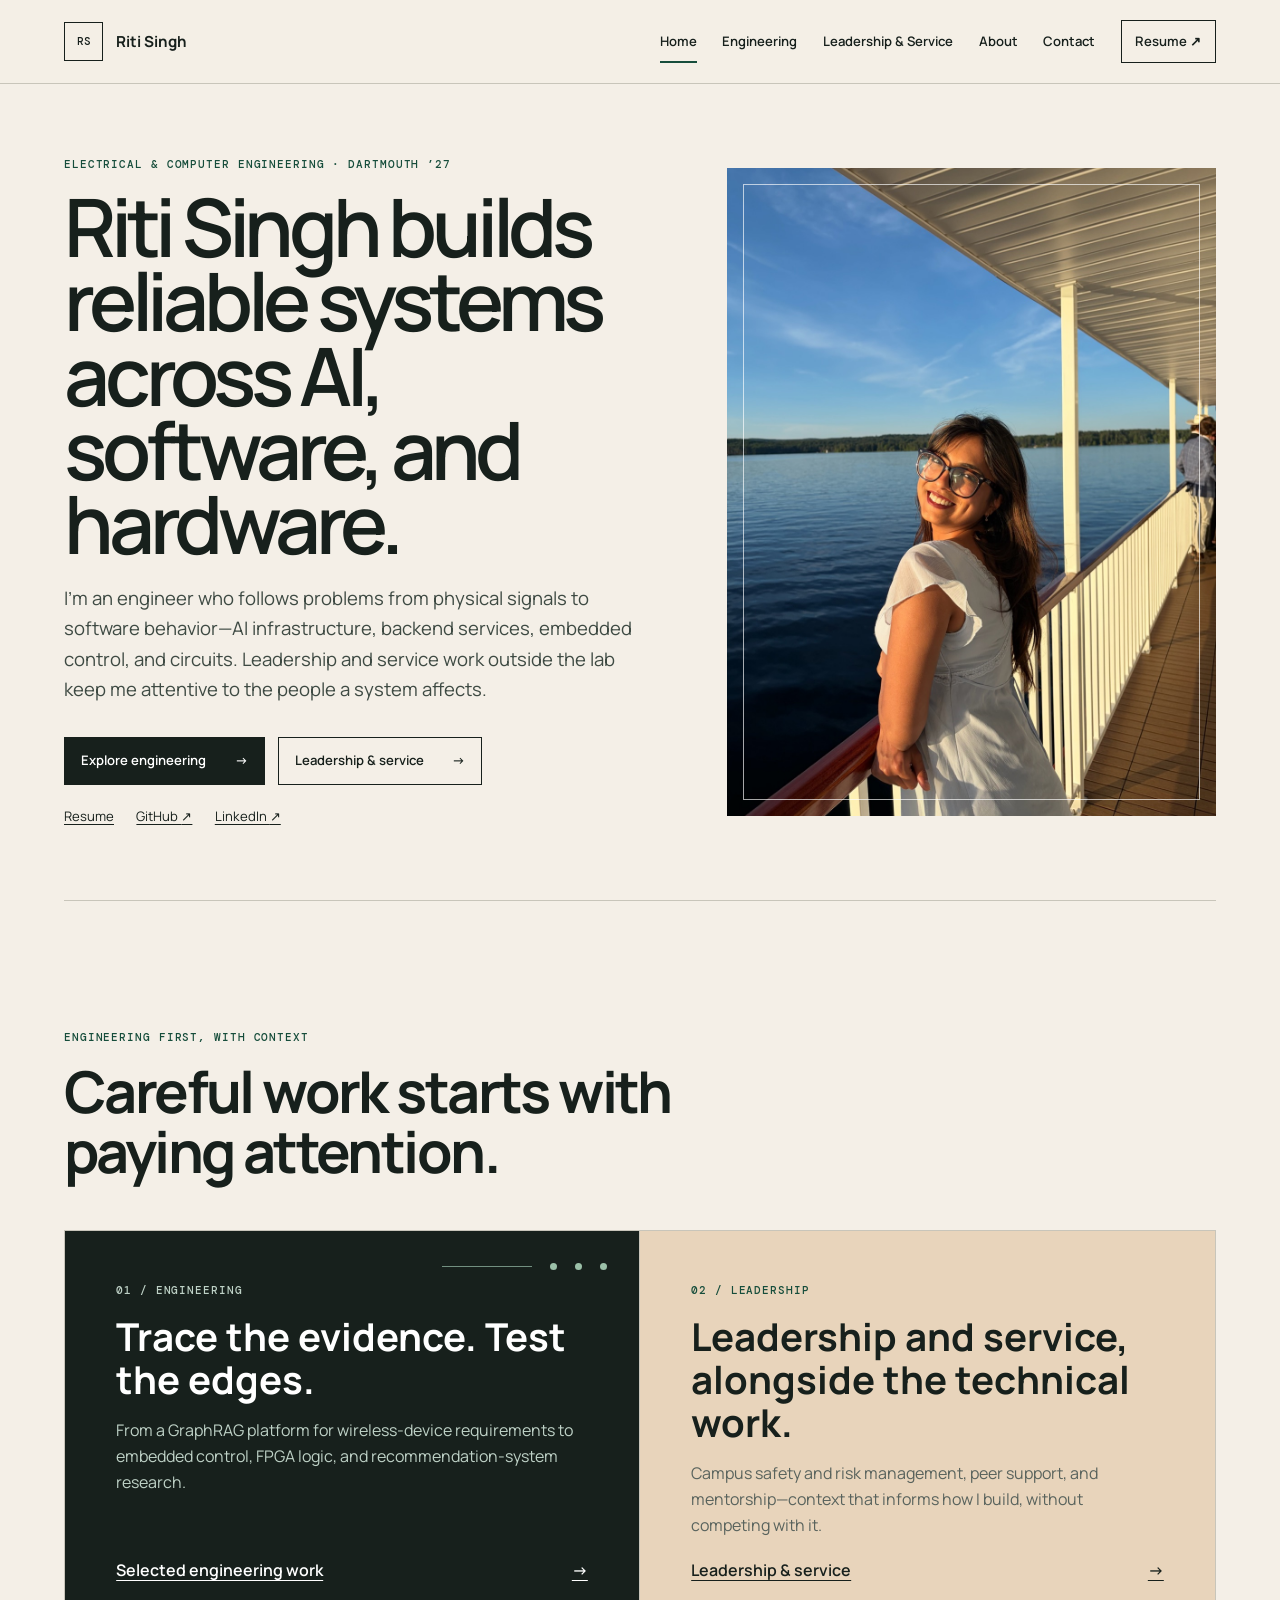
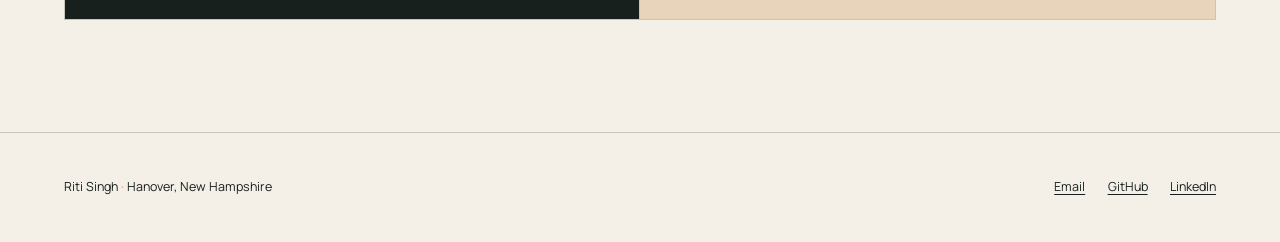
==== commit 1bd69509: "Lead with engineering; make leadership/service secondary Co-Authored-By: Devin AI <158243242+devin-a" ====
--- a/index.html
+++ b/index.html
@@ -3,21 +3,21 @@
 <head>
 <meta charset="utf-8">
 <meta name="viewport" content="width=device-width, initial-scale=1">
-<meta name="description" content="Riti Singh is an electrical and computer engineering student building rigorous systems and contributing through advocacy, mentorship, and community leadership.">
+<meta name="description" content="Riti Singh is an electrical and computer engineering student building reliable systems across AI, software, and embedded work, with leadership and service alongside.">
 <link rel="canonical" href="https://riti-singh.github.io/">
 <meta name="theme-color" content="#f4efe7">
 <meta property="og:type" content="website">
 <meta property="og:url" content="https://riti-singh.github.io/">
-<meta property="og:title" content="Riti Singh | Engineer, advocate, mentor">
-<meta property="og:description" content="Engineering work and community leadership, approached with care and rigor.">
+<meta property="og:title" content="Riti Singh | Electrical &amp; computer engineer">
+<meta property="og:description" content="Engineering across AI systems, software, and embedded work, approached with care and rigor.">
 <meta property="og:image" content="https://riti-singh.github.io/assets/img/og.png">
 <meta name="twitter:card" content="summary_large_image">
 <meta name="twitter:image" content="https://riti-singh.github.io/assets/img/og.png">
 <link rel="icon" href="assets/img/favicon/favicon.ico">
-<link rel="stylesheet" href="assets/css/portfolio.css">
-<script src="assets/js/portfolio.js" defer>
+<link rel="stylesheet" href="assets/css/portfolio.css?v=20260904-2">
+<script src="assets/js/portfolio.js?v=20260904-2" defer>
 </script>
-<title>Riti Singh | Engineer, advocate, mentor</title>
+<title>Riti Singh | Electrical &amp; computer engineer</title>
 </head>
 <body>
 <a class="skip-link" href="#content">Skip to content</a>
@@ -34,7 +34,7 @@
 <nav id="primary-nav" aria-label="Primary">
 <a href="index.html" aria-current="page">Home</a>
 <a href="engineering/">Engineering</a>
-<a href="community/">Community &amp; Leadership</a>
+<a href="community/">Leadership &amp; Service</a>
 <a href="about/">About</a>
 <a href="contact/">Contact</a>
 <a class="nav-resume" href="assets/resume/Riti_Singh_Resume_26F.pdf">Resume <span aria-hidden="true">↗</span>
@@ -45,12 +45,12 @@
 <section class="home-intro wrap">
 <div class="intro-copy">
 <p class="kicker">Electrical &amp; computer engineering · Dartmouth ’27</p>
-<h1>Riti Singh builds systems—and stronger communities.</h1>
-<p class="lede">I’m an engineer who follows problems from physical signals to software behavior. I also work in advocacy, mentorship, and leadership, where listening closely is every bit as important as technical precision.</p>
+<h1>Riti Singh builds reliable systems across AI, software, and hardware.</h1>
+<p class="lede">I’m an engineer who follows problems from physical signals to software behavior—AI infrastructure, backend services, embedded control, and circuits. Leadership and service work outside the lab keep me attentive to the people a system affects.</p>
 <div class="button-row">
 <a class="button dark" href="engineering/">Explore engineering <span>→</span>
 </a>
-<a class="button" href="community/">Community &amp; leadership <span>→</span>
+<a class="button" href="community/">Leadership &amp; service <span>→</span>
 </a>
 </div>
 <div class="text-links">
@@ -70,7 +70,7 @@
 </section>
 <section class="dual-preview wrap" aria-labelledby="selected-heading">
 <header class="section-intro">
-<p class="kicker">Two sides of the same practice</p>
+<p class="kicker">Engineering first, with context</p>
 <h2 id="selected-heading">Careful work starts with paying attention.</h2>
 </header>
 <article class="preview engineering-preview">
@@ -89,10 +89,10 @@
 </div>
 </article>
 <article class="preview community-preview">
-<p class="index">02 / Community</p>
-<h3>Make room for people to speak and lead.</h3>
-<p>Teen dating violence prevention, public communication, mentorship, and youth leadership have shaped how I show up in every room.</p>
-<a class="arrow-link" href="community/">Community &amp; leadership <span>→</span>
+<p class="index">02 / Leadership</p>
+<h3>Leadership and service, alongside the technical work.</h3>
+<p>Campus safety and risk management, peer support, and mentorship—context that informs how I build, without competing with it.</p>
+<a class="arrow-link" href="community/">Leadership &amp; service <span>→</span>
 </a>
 </article>
 </section>
